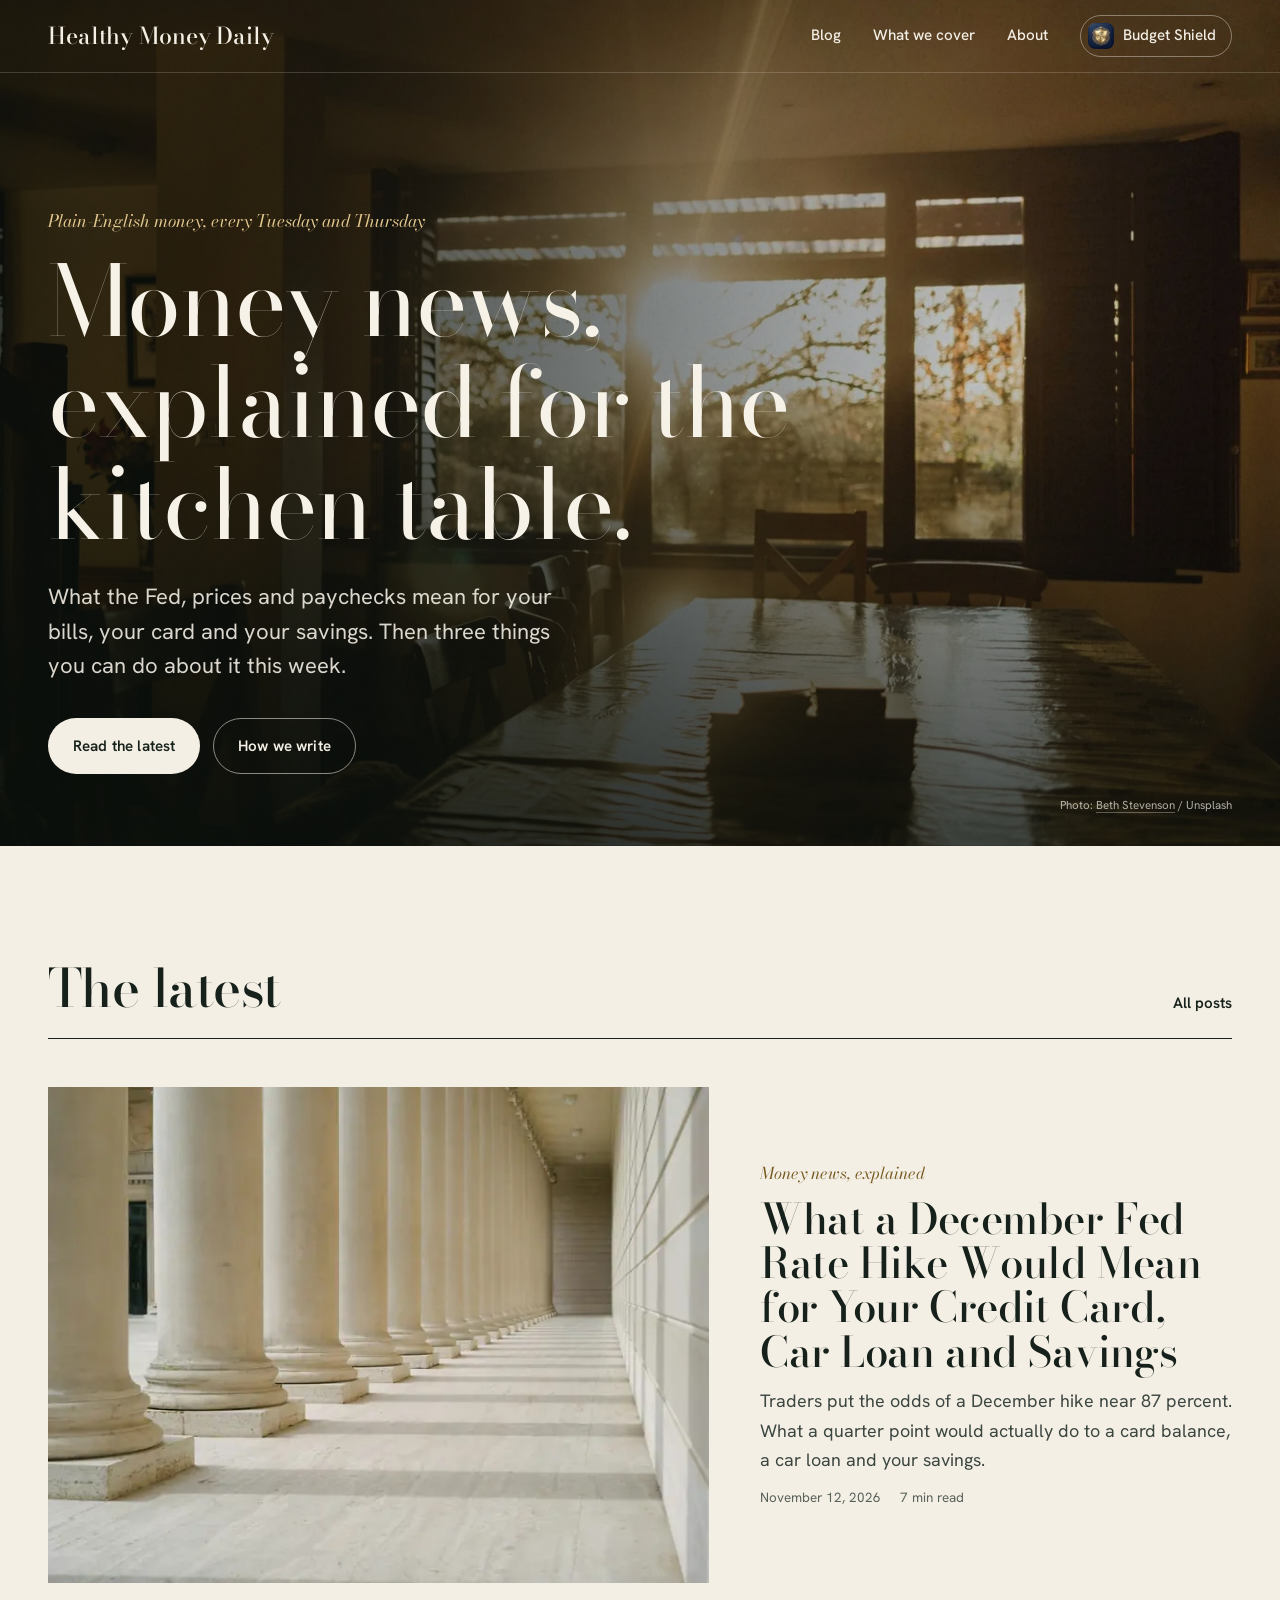
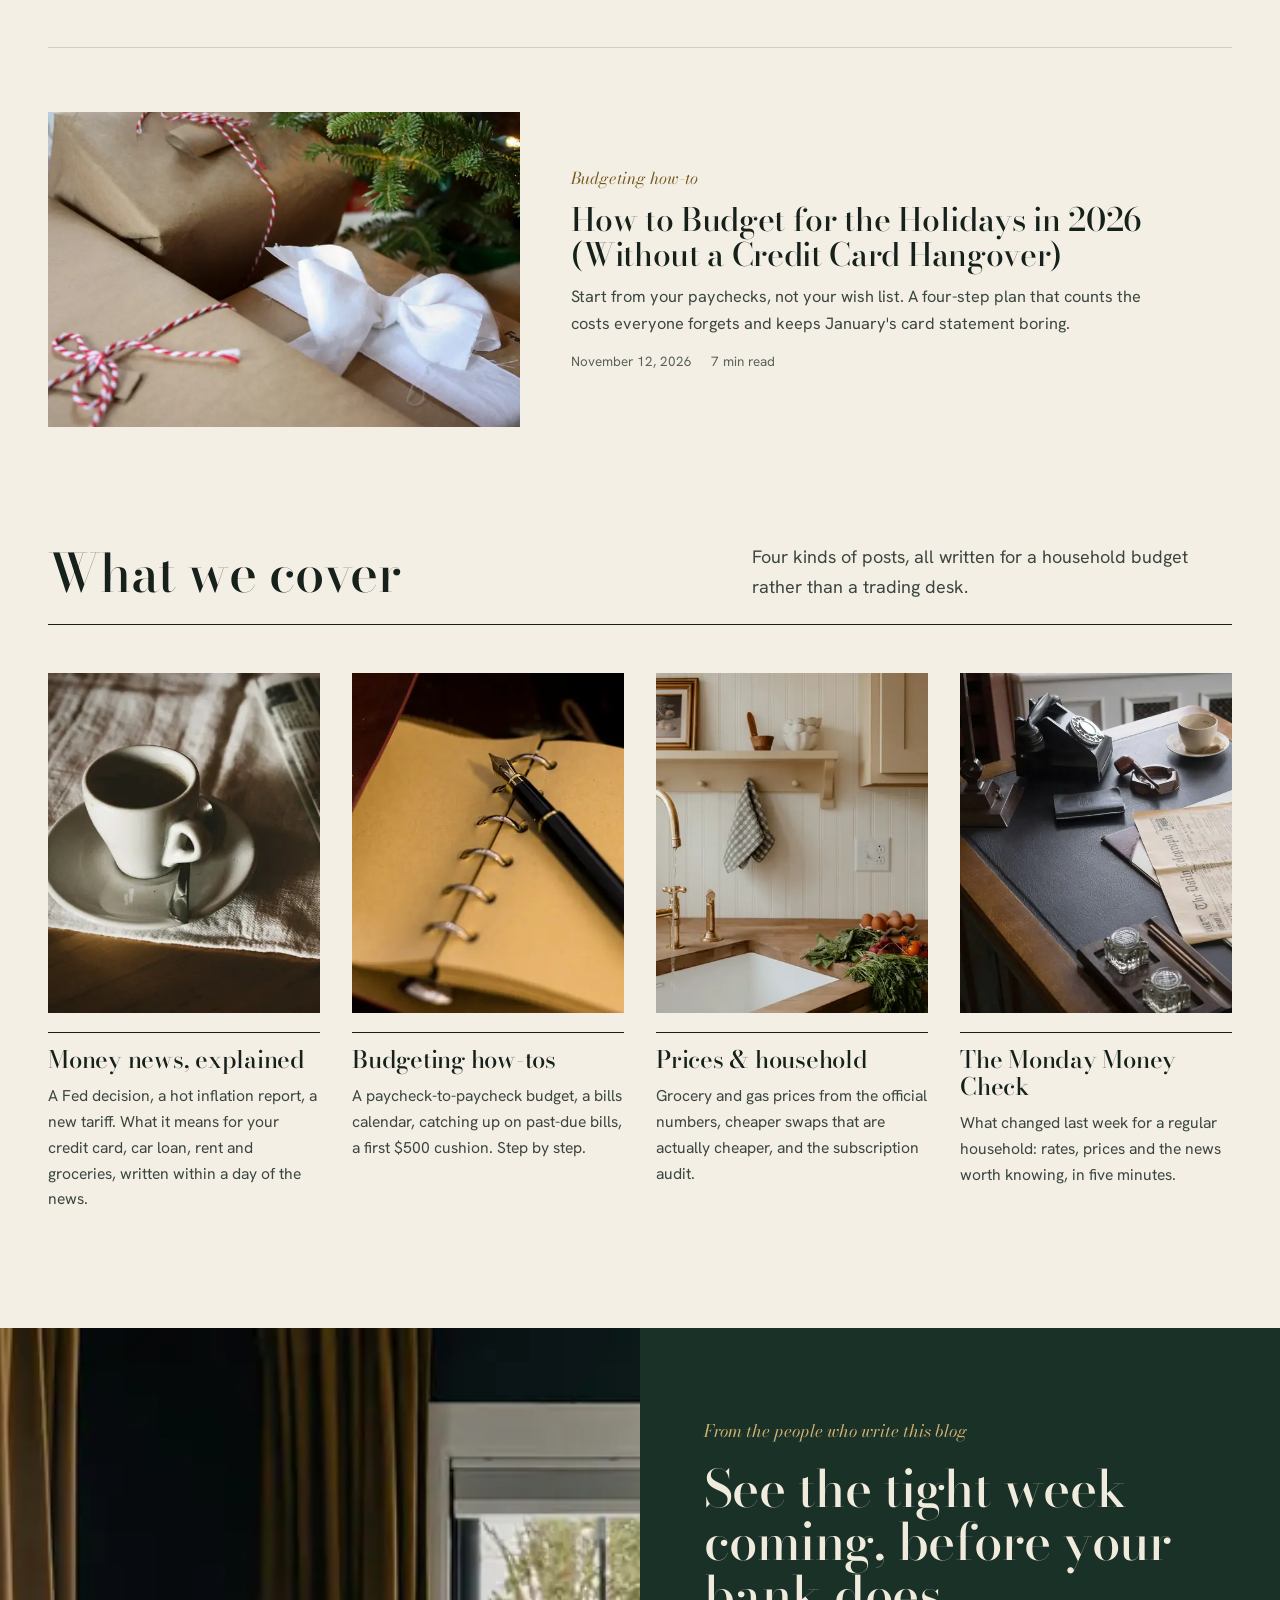
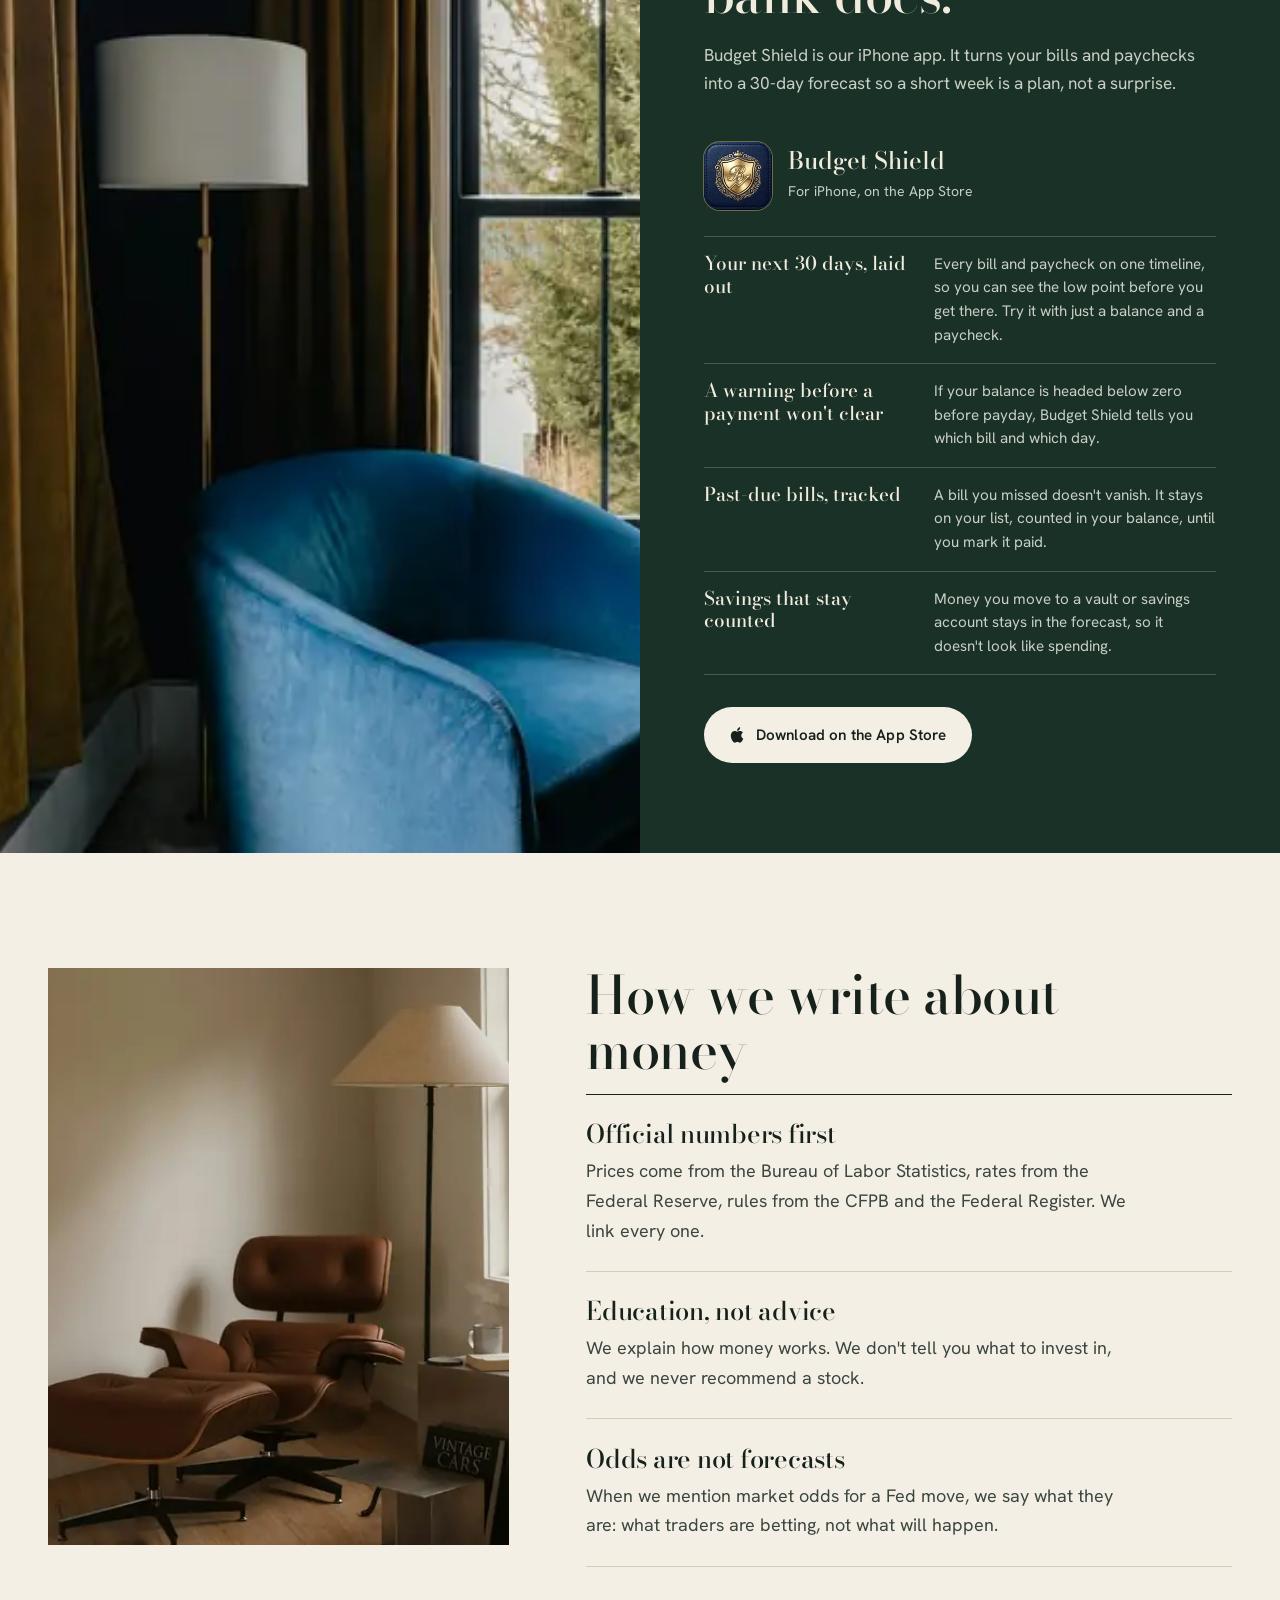
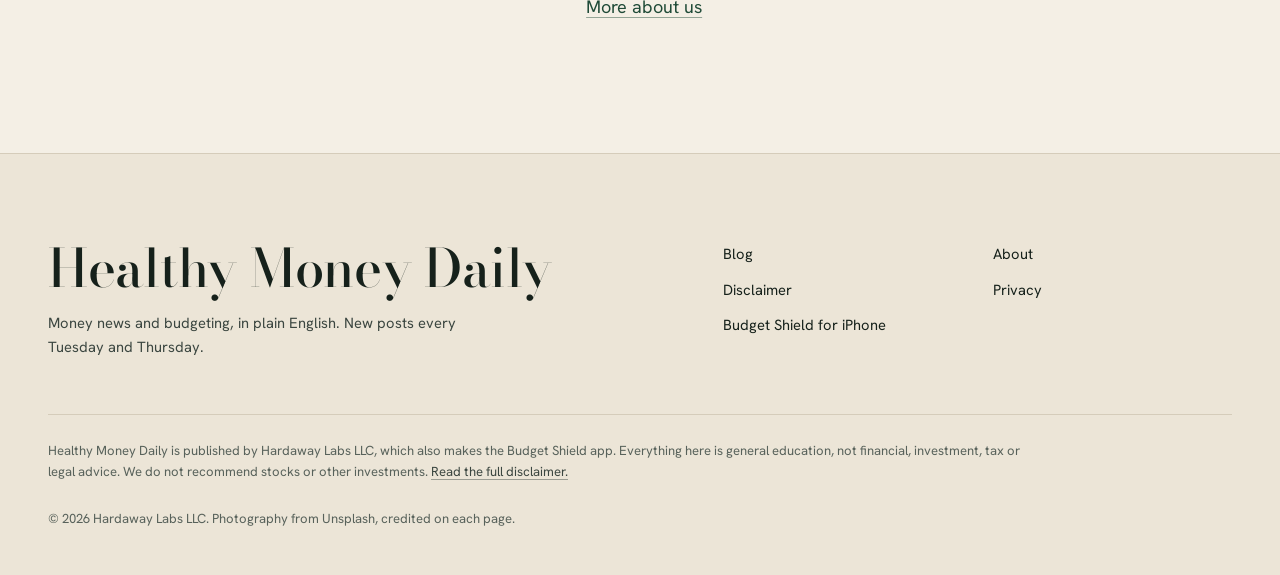
==== index.html @ 485aa1c9 "Search Console verification tag Co-Authored-By: Claude Opus 5.5 <noreply@anthropic.com> Claude-Sessi" ====
<!DOCTYPE html>
<html lang="en">
<head>
<meta charset="UTF-8">
  <meta name="google-site-verification" content="YBBwt9UvQ4Q59WgFSgJq-geTXUtSw924d5Y8dt6icXQ">
<meta name="viewport" content="width=device-width, initial-scale=1">
<title>Healthy Money Daily: money news and budgeting, in plain English</title>
<meta name="description" content="What the Fed, prices and paychecks mean for your bills, and what to do about it this week. Plain-English money education with official sources.">
<link rel="canonical" href="https://www.healthymoneydaily.com/">

<meta property="og:site_name" content="Healthy Money Daily">
<meta property="og:title" content="Healthy Money Daily: money news and budgeting, in plain English">
<meta property="og:description" content="What the Fed, prices and paychecks mean for your bills, and what to do about it this week. Plain-English money education with official sources.">
<meta property="og:type" content="website">
<meta property="og:url" content="https://www.healthymoneydaily.com/">
<meta property="og:image" content="https://www.healthymoneydaily.com/assets/og.png">
<meta name="twitter:card" content="summary_large_image">
<meta name="theme-color" content="#F4EFE5" media="(prefers-color-scheme: light)">
<meta name="theme-color" content="#0F1612" media="(prefers-color-scheme: dark)">
<link rel="icon" href="/assets/favicon.svg" type="image/svg+xml">
<link rel="icon" href="/assets/favicon-32.png" sizes="32x32" type="image/png">
<link rel="apple-touch-icon" href="/assets/apple-touch-icon.png">
<link rel="alternate" type="text/plain" href="/llms.txt" title="llms.txt">
<link rel="preconnect" href="https://fonts.googleapis.com"><link rel="preconnect" href="https://fonts.gstatic.com" crossorigin>
<link href="https://fonts.googleapis.com/css2?family=Bodoni+Moda:ital,opsz,wght@0,6..96,400..700;1,6..96,400..600&family=Hanken+Grotesk:wght@400;500;600&display=swap" rel="stylesheet">
<link rel="preload" as="image" href="/assets/photos/dining-sun-1600.webp" imagesrcset="/assets/photos/dining-sun-800.webp 800w, /assets/photos/dining-sun-1600.webp 1600w" imagesizes="100vw">
<link rel="stylesheet" href="/assets/site.css">
<script>document.documentElement.classList.add('js');setTimeout(function(){if(!window.__hmdReady)document.documentElement.classList.remove('js')},2500)</script>
<script>
!function(t,e){var o,n,p,r;e.__SV||(window.posthog=e,e._i=[],e.init=function(i,s,a){function g(t,e){var o=e.split(".");2==o.length&&(t=t[o[0]],e=o[1]),t[e]=function(){t.push([e].concat(Array.prototype.slice.call(arguments,0)))}}(p=t.createElement("script")).type="text/javascript",p.crossOrigin="anonymous",p.async=!0,p.src=s.api_host.replace(".i.posthog.com","-assets.i.posthog.com")+"/static/array.js",(r=t.getElementsByTagName("script")[0]).parentNode.insertBefore(p,r);var u=e;for(void 0!==a?u=e[a]=[]:a="posthog",u.people=u.people||[],u.toString=function(t){var e="posthog";return"posthog"!==a&&(e+="."+a),t||(e+=" (stub)"),e},u.people.toString=function(){return u.toString(1)+".people (stub)"},o="init capture register register_once register_for_session unregister unregister_for_session getFeatureFlag getFeatureFlagPayload isFeatureEnabled reloadFeatureFlags updateEarlyAccessFeatureEnrollment getEarlyAccessFeatures on onFeatureFlags onSessionId getSurveys getActiveMatchingSurveys renderSurvey canRenderSurvey identify setPersonProperties group resetGroups setPersonPropertiesForFlags resetPersonPropertiesForFlags setGroupPropertiesForFlags resetGroupPropertiesForFlags reset get_distinct_id getGroups get_session_id get_session_replay_url alias set_config startSessionRecording stopSessionRecording sessionRecordingStarted captureException loadToolbar get_property getSessionProperty createPersonProfile opt_in_capturing opt_out_capturing has_opted_in_capturing has_opted_out_capturing clear_opt_in_out_capturing debug getPageviewId".split(" "),n=0;n<o.length;n++)g(u,o[n]);e._i.push([i,s,a])},e.__SV=1)}(document,window.posthog||[]);
if(!/^(localhost|127\.0\.0\.1)$/.test(location.hostname)){posthog.init('phc_vSKzzfR42VZJEoZTw2EG5QbjHtL85dCPSSJfY5z2WFLj',{api_host:'https://us.i.posthog.com',person_profiles:'identified_only',capture_pageview:true,disable_session_recording:true,loaded:function(ph){ph.register({site:'healthymoneydaily'})}});}
</script>
</head><body>
<a class="skip" href="#main">Skip to content</a>
<nav class="nav nav-over" aria-label="Main">
  <div class="wrap">
    <a class="brand" href="/">Healthy Money Daily</a>
    <button class="nav-toggle" aria-label="Menu" aria-expanded="false" aria-controls="nav-links"><span></span><span></span><span></span></button>
    <div class="nav-links" id="nav-links">
      <a href="/blog">Blog</a>
      <a href="/#lanes">What we cover</a>
      <a href="/about">About</a>
      <a class="nav-app" data-placement="nav" rel="noopener" href="https://apps.apple.com/app/id6766591206?pt=128318750&amp;ct=hmd_nav&amp;mt=8"><img src="/assets/budget-shield.jpg" alt="" width="26" height="26">Budget Shield</a>
    </div>
  </div>
</nav>
<main id="main">
  <header class="hero">
    <div class="hero-img"><img src="/assets/photos/dining-sun-1600.webp" srcset="/assets/photos/dining-sun-800.webp 800w, /assets/photos/dining-sun-1600.webp 1600w" sizes="100vw" alt="Late-afternoon sun pours through tall windows onto a long wooden dining table" width="1600" height="1066" fetchpriority="high"></div>
    <div class="wrap">
      <p class="eyebrow">Plain-English money, every Tuesday and Thursday</p>
      <h1>Money news, explained for the kitchen table.</h1>
      <p class="lead">What the Fed, prices and paychecks mean for your bills, your card and your savings. Then three things you can do about it this week.</p>
      <div class="actions">
        <a class="btn btn-ivory" href="/blog">Read the latest</a>
        <a class="btn btn-ghost-light" href="/about">How we write</a>
      </div>
    </div>
    <p class="credit">Photo: <a href="https://unsplash.com/photos/m2x91x7LqC8" rel="noopener">Beth Stevenson</a> / Unsplash</p>
  </header>

  <section class="sec" aria-labelledby="latest-h">
    <div class="wrap">
      <div class="sec-head" data-reveal><h2 id="latest-h">The latest</h2><a href="/blog">All posts</a></div>
      <div class="posts" id="latest-posts" data-reveal>
      <!--LATEST:START-->
      <article class="post" data-slug="december-fed-rate-hike-what-it-means">
        <a class="thumb" href="/blog/december-fed-rate-hike-what-it-means" tabindex="-1" aria-hidden="true"><img src="/assets/photos/colonnade-1600.webp" srcset="/assets/photos/colonnade-800.webp 800w, /assets/photos/colonnade-1600.webp 1600w" sizes="(min-width: 760px) 50vw, 100vw" alt="" width="1600" height="1066" loading="lazy" decoding="async"></a>
        <div class="post-text">
          <p class="tag">Money news, explained</p>
          <h3><a href="/blog/december-fed-rate-hike-what-it-means">What a December Fed Rate Hike Would Mean for Your Credit Card, Car Loan and Savings</a></h3>
          <p class="excerpt">Traders put the odds of a December hike near 87 percent. What a quarter point would actually do to a card balance, a car loan and your savings.</p>
          <p class="meta"><time datetime="2026-11-12">November 12, 2026</time><span>7 min read</span></p>
        </div>
      </article>
      <article class="post" data-slug="how-to-budget-for-the-holidays-2026">
        <a class="thumb" href="/blog/how-to-budget-for-the-holidays-2026" tabindex="-1" aria-hidden="true"><img src="/assets/photos/gifts-warm-1600.webp" srcset="/assets/photos/gifts-warm-800.webp 800w, /assets/photos/gifts-warm-1600.webp 1600w" sizes="(min-width: 760px) 50vw, 100vw" alt="" width="1600" height="1066" loading="lazy" decoding="async"></a>
        <div class="post-text">
          <p class="tag">Budgeting how-to</p>
          <h3><a href="/blog/how-to-budget-for-the-holidays-2026">How to Budget for the Holidays in 2026 (Without a Credit Card Hangover)</a></h3>
          <p class="excerpt">Start from your paychecks, not your wish list. A four-step plan that counts the costs everyone forgets and keeps January&#x27;s card statement boring.</p>
          <p class="meta"><time datetime="2026-11-12">November 12, 2026</time><span>7 min read</span></p>
        </div>
      </article>
      <!--LATEST:END-->
      </div>
    </div>
  </section>

  <section class="sec" id="lanes" aria-labelledby="lanes-h" style="padding-top:0">
    <div class="wrap">
      <div class="sec-head" data-reveal><h2 id="lanes-h">What we cover</h2><p>Four kinds of posts, all written for a household budget rather than a trading desk.</p></div>
      <div class="lanes" data-reveal>
        <div class="lane"><figure><img src="/assets/photos/coffee-paper-1600.webp" srcset="/assets/photos/coffee-paper-800.webp 800w, /assets/photos/coffee-paper-1600.webp 1600w" sizes="(min-width: 980px) 25vw, (min-width: 520px) 50vw, 100vw" alt="A cup of coffee on a linen cloth beside the morning paper" width="1600" height="1066" loading="lazy" decoding="async" style="object-position:22% 50%"></figure><h3>Money news, explained</h3><p>A Fed decision, a hot inflation report, a new tariff. What it means for your credit card, car loan, rent and groceries, written within a day of the news.</p></div>
        <div class="lane"><figure><img src="/assets/photos/planner-pen-1600.webp" srcset="/assets/photos/planner-pen-800.webp 800w, /assets/photos/planner-pen-1600.webp 1600w" sizes="(min-width: 980px) 25vw, (min-width: 520px) 50vw, 100vw" alt="A fountain pen on the open pages of a leather planner" width="1600" height="1066" loading="lazy" decoding="async"></figure><h3>Budgeting how-tos</h3><p>A paycheck-to-paycheck budget, a bills calendar, catching up on past-due bills, a first $500 cushion. Step by step.</p></div>
        <div class="lane"><figure><img src="/assets/photos/kitchen-brass-1600.webp" srcset="/assets/photos/kitchen-brass-800.webp 800w, /assets/photos/kitchen-brass-1600.webp 1600w" sizes="(min-width: 980px) 25vw, (min-width: 520px) 50vw, 100vw" alt="A cream kitchen with a brass faucet, eggs and tomatoes on the counter" width="1600" height="1067" loading="lazy" decoding="async" style="object-position:62% 60%"></figure><h3>Prices &amp; household</h3><p>Grocery and gas prices from the official numbers, cheaper swaps that are actually cheaper, and the subscription audit.</p></div>
        <div class="lane"><figure><img src="/assets/photos/vintage-desk-1600.webp" srcset="/assets/photos/vintage-desk-800.webp 800w, /assets/photos/vintage-desk-1600.webp 1600w" sizes="(min-width: 980px) 25vw, (min-width: 520px) 50vw, 100vw" alt="An old leather-topped desk with a telephone, coffee and a folded newspaper" width="1600" height="1200" loading="lazy" decoding="async" style="object-position:30% 40%"></figure><h3>The Monday Money Check</h3><p>What changed last week for a regular household: rates, prices and the news worth knowing, in five minutes.</p></div>
      </div>
    </div>
  </section>

  <section class="band" id="budget-shield" aria-labelledby="bs-h">
    <div class="band-grid">
      <div class="band-photo"><img src="/assets/photos/blue-chair-1600.webp" srcset="/assets/photos/blue-chair-800.webp 800w, /assets/photos/blue-chair-1600.webp 1600w" sizes="(min-width: 900px) 50vw, 100vw" alt="A navy sitting room with a blue velvet armchair and a brass side table by the window" width="1600" height="1066" loading="lazy" decoding="async"></div>
      <div class="band-copy" data-reveal>
        <p class="eyebrow">From the people who write this blog</p>
        <h2 id="bs-h">See the tight week coming, before your bank does.</h2>
        <p>Budget Shield is our iPhone app. It turns your bills and paychecks into a 30-day forecast so a short week is a plan, not a surprise.</p>
        <div class="appline"><img src="/assets/budget-shield.jpg" alt="Budget Shield app icon" width="68" height="68"><div><strong>Budget Shield</strong><span>For iPhone, on the App Store</span></div></div>
        <ul class="feat">
          <li><strong>Your next 30 days, laid out</strong><span>Every bill and paycheck on one timeline, so you can see the low point before you get there. Try it with just a balance and a paycheck.</span></li>
          <li><strong>A warning before a payment won't clear</strong><span>If your balance is headed below zero before payday, Budget Shield tells you which bill and which day.</span></li>
          <li><strong>Past-due bills, tracked</strong><span>A bill you missed doesn't vanish. It stays on your list, counted in your balance, until you mark it paid.</span></li>
          <li><strong>Savings that stay counted</strong><span>Money you move to a vault or savings account stays in the forecast, so it doesn't look like spending.</span></li>
        </ul>
        <div class="actions"><a class="btn btn-ivory" data-placement="home_band" rel="noopener" href="https://apps.apple.com/app/id6766591206?pt=128318750&amp;ct=hmd_home_band&amp;mt=8"><svg viewBox="0 0 24 24" aria-hidden="true"><path d="M16.37 12.6c-.03-2.6 2.12-3.85 2.22-3.91-1.21-1.77-3.09-2.01-3.76-2.04-1.6-.16-3.12.94-3.93.94-.81 0-2.06-.92-3.39-.89-1.74.03-3.35 1.01-4.25 2.57-1.81 3.14-.46 7.8 1.3 10.35.86 1.25 1.89 2.65 3.23 2.6 1.3-.05 1.79-.84 3.36-.84 1.57 0 2.01.84 3.38.81 1.4-.02 2.28-1.27 3.13-2.53.99-1.45 1.4-2.85 1.42-2.92-.03-.01-2.72-1.04-2.75-4.14zM13.79 4.97c.71-.86 1.19-2.06 1.06-3.25-1.02.04-2.26.68-3 1.54-.66.76-1.23 1.98-1.08 3.15 1.14.09 2.3-.58 3.02-1.44z"/></svg>Download on the App Store</a></div>
      </div>
    </div>
  </section>

  <section class="sec" aria-labelledby="std-h">
    <div class="wrap standards-grid">
      <figure data-reveal><img src="/assets/photos/lounge-chair-1600.webp" srcset="/assets/photos/lounge-chair-800.webp 800w, /assets/photos/lounge-chair-1600.webp 1600w" sizes="(min-width: 820px) 40vw, 100vw" alt="A leather lounge chair beside a tall window and a linen floor lamp in a quiet room" width="1600" height="1067" loading="lazy" decoding="async"></figure>
      <div data-reveal>
        <div class="sec-head" style="border:0;margin-bottom:1rem;padding:0"><h2 id="std-h">How we write about money</h2></div>
        <ul class="standards">
          <li><h3>Official numbers first</h3><p>Prices come from the Bureau of Labor Statistics, rates from the Federal Reserve, rules from the CFPB and the Federal Register. We link every one.</p></li>
          <li><h3>Education, not advice</h3><p>We explain how money works. We don't tell you what to invest in, and we never recommend a stock.</p></li>
          <li><h3>Odds are not forecasts</h3><p>When we mention market odds for a Fed move, we say what they are: what traders are betting, not what will happen.</p></li>
        </ul>
        <p style="margin-top:1.6rem"><a href="/about">More about us</a></p>
      </div>
    </div>
  </section>
</main>
<footer>
  <div class="wrap">
    <div class="foot">
      <div>
        <a class="brand" href="/">Healthy Money Daily</a>
        <p class="tagline">Money news and budgeting, in plain English. New posts every Tuesday and Thursday.</p>
      </div>
      <nav aria-label="Footer">
        <a href="/blog">Blog</a>
        <a href="/about">About</a>
        <a href="/disclaimer">Disclaimer</a>
        <a href="/privacy">Privacy</a>
        <a href="https://apps.apple.com/app/id6766591206?pt=128318750&amp;ct=hmd_footer&amp;mt=8" data-placement="footer" rel="noopener">Budget Shield for iPhone</a>
      </nav>
    </div>
    <p class="disc">Healthy Money Daily is published by Hardaway Labs LLC, which also makes the Budget Shield app. Everything here is general education, not financial, investment, tax or legal advice. We do not recommend stocks or other investments. <a href="/disclaimer">Read the full disclaimer.</a></p>
    <p class="disc">&copy; 2026 Hardaway Labs LLC. Photography from Unsplash, credited on each page.</p>
  </div>
</footer>
<script src="/assets/site.js" defer></script>
</body>
</html>
---- assets/site.css ----
/* Healthy Money Daily: "quiet wealth" editorial. Ivory paper, deep forest ink, one brass accent.
   Display: Bodoni Moda. Text: Hanken Grotesk. Hairlines, not boxes. */
:root{
  --paper:#F4EFE5;--paper-2:#ECE5D7;--ink:#16211B;--ink-2:#3B4640;--ink-3:#58625B;--rule:#D5CCBA;--rule-strong:#16211B;
  --forest:#1A3127;--forest-2:#22402F;--on-forest:#F1EBDD;--on-forest-2:#C9CFC4;--forest-rule:rgba(241,235,221,.22);
  --brass:#9A7633;--brass-ink:#76591F;--brass-light:#D2B271;
  --link:#1F4A37;--focus:#9A7633;
  --display:"Bodoni Moda","Bodoni 72","Didot",Georgia,serif;
  --sans:"Hanken Grotesk",-apple-system,BlinkMacSystemFont,"Segoe UI",Roboto,sans-serif;
  --gutter:clamp(16px,4vw,48px);--max:1280px;
  color-scheme:light;
}
@media (prefers-color-scheme:dark){
  :root:not([data-theme="light"]){--paper:#0F1612;--paper-2:#151E19;--ink:#EEE8DB;--ink-2:#C7C3B7;--ink-3:#9AA096;--rule:#2A352F;--rule-strong:#C7C3B7;
    --forest:#16261E;--forest-2:#1C3127;--on-forest:#EEE8DB;--on-forest-2:#B9C0B5;--forest-rule:rgba(238,232,219,.16);
    --brass:#C9A766;--brass-ink:#D4B477;--brass-light:#D9BC80;--link:#A9CDB6;--focus:#D4B477;color-scheme:dark}
}
:root[data-theme="dark"]{--paper:#0F1612;--paper-2:#151E19;--ink:#EEE8DB;--ink-2:#C7C3B7;--ink-3:#9AA096;--rule:#2A352F;--rule-strong:#C7C3B7;
  --forest:#16261E;--forest-2:#1C3127;--on-forest:#EEE8DB;--on-forest-2:#B9C0B5;--forest-rule:rgba(238,232,219,.16);
  --brass:#C9A766;--brass-ink:#D4B477;--brass-light:#D9BC80;--link:#A9CDB6;--focus:#D4B477;color-scheme:dark}

*,*::before,*::after{box-sizing:border-box;margin:0;padding:0}
html{-webkit-text-size-adjust:100%;scroll-behavior:smooth}
@media (prefers-reduced-motion:reduce){html{scroll-behavior:auto}}
body{background:var(--paper);color:var(--ink);font-family:var(--sans);font-size:18px;line-height:1.65;overflow-x:hidden;-webkit-font-smoothing:antialiased;text-rendering:optimizeLegibility}
img,svg{max-width:100%;height:auto;display:block}
a{color:var(--link);text-decoration:underline;text-decoration-thickness:1px;text-underline-offset:.22em;text-decoration-color:color-mix(in srgb,currentColor 45%,transparent)}
a:hover{text-decoration-color:currentColor}
:focus-visible{outline:2px solid var(--focus);outline-offset:3px;border-radius:2px}
.skip{position:absolute;left:-9999px;top:0;background:var(--ink);color:var(--paper);padding:.6rem 1rem;z-index:100}
.skip:focus{left:var(--gutter);top:.6rem}

h1,h2,h3,.display{font-family:var(--display);font-weight:500;font-optical-sizing:auto;letter-spacing:-.01em;line-height:1.04;color:var(--ink)}
h1{font-size:clamp(2.7rem,7vw,5.6rem)}
h2{font-size:clamp(2rem,4.2vw,3.3rem)}
h3{font-size:clamp(1.45rem,2.2vw,1.8rem);line-height:1.12}
p{margin-bottom:1rem}
.wrap{max-width:var(--max);margin:0 auto;padding:0 var(--gutter)}
.narrow{max-width:720px;margin:0 auto;padding:0 var(--gutter)}
.lead{font-size:clamp(1.15rem,1.9vw,1.38rem);line-height:1.55;color:var(--ink-2);max-width:36rem}
.eyebrow{font-family:var(--display);font-style:italic;font-size:1.08rem;color:var(--brass-ink);margin-bottom:1rem;letter-spacing:0}

/* buttons */
.btn{display:inline-flex;align-items:center;justify-content:center;gap:.55rem;padding:.9rem 1.5rem;border-radius:999px;font-family:var(--sans);font-weight:600;font-size:.95rem;letter-spacing:.01em;text-decoration:none;border:1px solid transparent;white-space:nowrap;transition:background-color .2s,color .2s,border-color .2s}
.btn svg{width:18px;height:18px;fill:currentColor}
.btn-ink{background:var(--ink);color:var(--paper)}
.btn-ink:hover{background:var(--forest-2);color:var(--on-forest)}
.btn-line{border-color:color-mix(in srgb,var(--ink) 35%,transparent);color:var(--ink);background:transparent}
.btn-line:hover{border-color:var(--ink)}
.btn-ivory{background:#F4EFE5;color:#16211B}
.btn-ivory:hover{background:#fff;color:#16211B}
.btn-ghost-light{border-color:rgba(244,239,229,.55);color:#F4EFE5}
.btn-ghost-light:hover{border-color:#F4EFE5;color:#fff}
/* old class names, kept so any older markup still renders */
.btn-green{background:var(--ink);color:var(--paper)}
.btn-green:hover{background:var(--forest-2);color:var(--on-forest)}

/* nav */
.nav{position:sticky;top:0;z-index:50;background:color-mix(in srgb,var(--paper) 92%,transparent);backdrop-filter:saturate(1.2) blur(12px);-webkit-backdrop-filter:saturate(1.2) blur(12px);border-bottom:1px solid var(--rule)}
.nav .wrap{display:flex;align-items:center;justify-content:space-between;height:72px;gap:1rem}
.brand{font-family:var(--display);font-weight:500;font-size:1.45rem;letter-spacing:-.005em;color:var(--ink);text-decoration:none;white-space:nowrap}
.brand:hover{color:var(--ink)}
.nav-links{display:flex;gap:2rem;align-items:center}
.nav-links a{color:var(--ink-2);font-size:.95rem;font-weight:500;text-decoration:none}
.nav-links a:hover,.nav-links a[aria-current]{color:var(--ink)}
.nav-links a[aria-current]{box-shadow:inset 0 -1px 0 var(--brass)}
.nav-links .nav-app{display:inline-flex;align-items:center;gap:.55rem;padding:.42rem .95rem .42rem .45rem;border:1px solid var(--rule);border-radius:999px;color:var(--ink)}
.nav-links .nav-app img{width:26px;height:26px;border-radius:7px}
.nav-links .nav-app:hover{border-color:var(--ink)}
.nav-toggle{display:none;background:none;border:0;width:44px;height:44px;cursor:pointer;flex-direction:column;justify-content:center;align-items:center;gap:6px;color:var(--ink)}
.nav-toggle span{width:22px;height:1.5px;background:currentColor;transition:transform .2s,opacity .2s}
/* over the home hero */
.nav-over{position:absolute;left:0;right:0;top:0;background:transparent;backdrop-filter:none;-webkit-backdrop-filter:none;border-bottom:1px solid rgba(244,239,229,.18)}
.nav-over .brand,.nav-over .nav-links a,.nav-over .nav-toggle{color:#F4EFE5}
.nav-over .nav-links a:hover{color:#fff}
.nav-over .nav-links .nav-app{border-color:rgba(244,239,229,.4)}
@media(max-width:820px){
  .nav-links{display:none;position:absolute;left:0;right:0;top:72px;background:var(--paper);border-bottom:1px solid var(--rule);flex-direction:column;align-items:stretch;padding:.2rem var(--gutter) 1.2rem;gap:0}
  .nav-links a{padding:1rem 0;border-top:1px solid var(--rule);font-size:1.1rem}
  .nav-links .nav-app{margin-top:1rem;border:1px solid var(--rule);justify-content:center;padding:.6rem}
  .nav.open .nav-links{display:flex}
  .nav-toggle{display:flex}
  .nav.open .nav-toggle span:nth-child(1){transform:translateY(7.5px) rotate(45deg)}
  .nav.open .nav-toggle span:nth-child(2){opacity:0}
  .nav.open .nav-toggle span:nth-child(3){transform:translateY(-7.5px) rotate(-45deg)}
  .nav-over.open{background:var(--paper)}
  .nav-over.open .brand,.nav-over.open .nav-toggle{color:var(--ink)}
  .nav-over .nav-links a{color:var(--ink-2)}
  .nav-over .nav-links .nav-app{border-color:var(--rule);color:var(--ink)}
}
@media(max-width:400px){.brand{font-size:1.25rem}}

/* hero (home) */
.hero{position:relative;min-height:clamp(600px,94svh,920px);display:flex;align-items:flex-end;color:#F4EFE5;overflow:hidden;background:#1A3127}
.hero-img{position:absolute;inset:0}
.hero-img img{width:100%;height:100%;object-fit:cover;object-position:50% 45%}
.hero::after{content:"";position:absolute;inset:0;background:linear-gradient(90deg,rgba(10,16,12,.78) 0%,rgba(10,16,12,.5) 42%,rgba(10,16,12,.08) 75%),linear-gradient(0deg,rgba(10,16,12,.7) 0%,rgba(10,16,12,0) 55%)}
.hero .wrap{position:relative;z-index:1;width:100%;padding-bottom:clamp(3rem,8vh,6rem);padding-top:120px}
.hero h1{color:#F7F2E8;font-size:clamp(3rem,7.6vw,6.6rem);max-width:12.5ch;margin-bottom:1.6rem;font-weight:400}
.hero .eyebrow{color:#E2C88E}
.hero .lead{color:rgba(247,242,232,.88);max-width:33rem}
.hero .actions{display:flex;flex-wrap:wrap;gap:.8rem;margin-top:2.2rem}
.hero .credit{position:absolute;right:var(--gutter);bottom:1rem;z-index:1;font-size:.72rem;color:rgba(247,242,232,.7)}
.hero .credit a{color:inherit}
@media (prefers-reduced-motion:no-preference){
  .hero-img img{animation:settle 2.6s cubic-bezier(.2,.7,.2,1) both}
  @keyframes settle{from{transform:scale(1.06)}to{transform:scale(1)}}
}
@media(max-width:700px){.hero::after{background:linear-gradient(0deg,rgba(10,16,12,.88) 0%,rgba(10,16,12,.55) 55%,rgba(10,16,12,.25) 100%)}.hero-img img{object-position:62% 50%}}

/* sections */
.sec{padding:clamp(4rem,9vw,7.5rem) 0}
.sec-head{display:flex;justify-content:space-between;align-items:end;gap:1rem 2rem;flex-wrap:wrap;padding-bottom:1.4rem;margin-bottom:clamp(2rem,4vw,3rem);border-bottom:1px solid var(--rule-strong)}
.sec-head h2{max-width:18ch}
.sec-head a{font-weight:600;font-size:.95rem;text-decoration:none;color:var(--ink)}
.sec-head a:hover{color:var(--brass-ink)}
.sec-head p{color:var(--ink-2);max-width:30rem;margin:0}

/* post lists: image-led, no boxes */
.posts{display:grid;grid-template-columns:repeat(2,minmax(0,1fr));gap:clamp(2.6rem,5vw,4rem) clamp(1.6rem,3.5vw,3rem)}
.post{display:flex;flex-direction:column;gap:1.3rem}
.post .thumb{display:block;overflow:hidden;aspect-ratio:3/2;background:var(--paper-2)}
.post .thumb img{width:100%;height:100%;object-fit:cover;transition:transform .9s cubic-bezier(.2,.7,.2,1)}
.post:hover .thumb img{transform:scale(1.025)}
.post .tag{font-family:var(--display);font-style:italic;font-size:1.02rem;color:var(--brass-ink);margin-bottom:.55rem}
.post h2,.post h3{font-size:clamp(1.55rem,2.5vw,2.1rem);line-height:1.1;margin-bottom:.75rem}
.post h2 a,.post h3 a{color:var(--ink);text-decoration:none;background-image:linear-gradient(currentColor,currentColor);background-size:0 1px;background-repeat:no-repeat;background-position:0 96%;transition:background-size .4s}
.post h2 a:hover,.post h3 a:hover{background-size:100% 1px}
.post .excerpt{color:var(--ink-2);font-size:1.02rem;margin-bottom:.8rem;max-width:36rem}
.post .meta{display:flex;flex-wrap:wrap;gap:.3rem 1.2rem;font-size:.84rem;color:var(--ink-3);margin:0}
/* the newest post leads */
.posts > .post:first-child{grid-column:1/-1;display:grid;grid-template-columns:minmax(0,7fr) minmax(0,5fr);gap:clamp(1.6rem,4vw,3.5rem);align-items:center;padding-bottom:clamp(2.6rem,5vw,4rem);border-bottom:1px solid var(--rule)}
.posts > .post:first-child .thumb{aspect-ratio:4/3}
.posts > .post:first-child h2,.posts > .post:first-child h3{font-size:clamp(2rem,3.3vw,2.75rem);line-height:1.05}
/* a lone second post reads as a wide row, not half a grid */
.posts > .post:nth-child(2):last-child{grid-column:1/-1;display:grid;grid-template-columns:minmax(0,5fr) minmax(0,7fr);gap:clamp(1.6rem,4vw,3.5rem);align-items:center}
.posts > .post:first-child .excerpt{font-size:1.12rem}
@media(max-width:760px){.posts{grid-template-columns:1fr}.posts > .post:first-child,.posts > .post:nth-child(2):last-child{grid-template-columns:1fr}.posts > .post:first-child .thumb{aspect-ratio:3/2}}

/* lanes */
.lanes{display:grid;grid-template-columns:repeat(4,minmax(0,1fr));gap:clamp(1.4rem,2.5vw,2.2rem)}
.lane figure{aspect-ratio:4/5;overflow:hidden;margin-bottom:1.2rem;background:var(--paper-2)}
.lane figure img{width:100%;height:100%;object-fit:cover}
.lane h3{font-size:1.5rem;margin-bottom:.55rem;padding-top:.9rem;border-top:1px solid var(--rule-strong)}
.lane p{font-size:.98rem;color:var(--ink-2);margin:0}
@media(max-width:980px){.lanes{grid-template-columns:repeat(2,minmax(0,1fr));row-gap:3rem}}
@media(max-width:520px){.lanes{grid-template-columns:1fr}.lane figure{aspect-ratio:3/2}}

/* Budget Shield band */
.band{background:var(--forest);color:var(--on-forest)}
.band .band-grid{display:grid;grid-template-columns:minmax(0,1fr) minmax(0,1fr);min-height:640px}
.band .band-photo{position:relative;overflow:hidden;min-height:340px}
.band .band-photo img{position:absolute;inset:0;width:100%;height:100%;object-fit:cover;object-position:30% 50%}
.band .band-copy{padding:clamp(3rem,7vw,6.5rem) clamp(1.5rem,5vw,5.5rem);display:flex;flex-direction:column;justify-content:center;max-width:680px}
.band h2{color:var(--on-forest);font-size:clamp(2.1rem,4vw,3.4rem);margin-bottom:1.2rem}
.band .eyebrow{color:var(--brass-light)}
.band p{color:var(--on-forest-2);font-size:1.08rem}
.band .appline{display:flex;gap:1rem;align-items:center;margin:1.8rem 0 1.6rem}
.band .appline img{width:68px;height:68px;border-radius:16px;box-shadow:0 0 0 1px rgba(210,178,113,.45)}
.band .appline strong{display:block;font-family:var(--display);font-weight:500;font-size:1.5rem;line-height:1.1;color:var(--on-forest)}
.band .appline span{font-size:.88rem;color:var(--on-forest-2)}
.band .feat{list-style:none;border-top:1px solid var(--forest-rule);margin-bottom:2rem}
.band .feat li{padding:1rem 0;border-bottom:1px solid var(--forest-rule);display:grid;grid-template-columns:minmax(0,13rem) minmax(0,1fr);gap:.3rem 1.4rem}
.band .feat strong{font-family:var(--display);font-weight:500;font-size:1.18rem;line-height:1.2;color:var(--on-forest)}
.band .feat span{font-size:.95rem;color:var(--on-forest-2);line-height:1.55}
.band .actions{display:flex;flex-wrap:wrap;align-items:center;gap:1rem}
.band .fine{font-size:.82rem;color:var(--on-forest-2);margin:0}
@media(max-width:900px){.band .band-grid{grid-template-columns:1fr}.band .band-photo{min-height:auto;aspect-ratio:3/2}}
@media(max-width:560px){.band .feat li{grid-template-columns:1fr}}

/* standards */
.standards-grid{display:grid;grid-template-columns:minmax(0,5fr) minmax(0,7fr);gap:clamp(2rem,6vw,6rem);align-items:start}
.standards-grid figure{aspect-ratio:4/5;overflow:hidden;background:var(--paper-2)}
.standards-grid figure img{width:100%;height:100%;object-fit:cover;object-position:45% 60%}
.standards{list-style:none;border-top:1px solid var(--rule-strong)}
.standards li{padding:1.6rem 0;border-bottom:1px solid var(--rule)}
.standards h3{font-size:1.6rem;margin-bottom:.45rem}
.standards p{color:var(--ink-2);margin:0;max-width:34rem}
@media(max-width:820px){.standards-grid{grid-template-columns:1fr}.standards-grid figure{aspect-ratio:3/2}}

/* simple pages (about, privacy, disclaimer, 404, blog index header) */
.page{padding:clamp(3.2rem,8vw,6.5rem) 0 clamp(4rem,8vw,6rem)}
.page-head{max-width:var(--max);margin:0 auto;padding:0 var(--gutter) clamp(2rem,5vw,3.5rem)}
.page-head h1{font-size:clamp(2.8rem,7.4vw,6.2rem);max-width:13ch;margin-bottom:1.3rem;font-weight:400}
.page-head .split{display:grid;grid-template-columns:minmax(0,7fr) minmax(0,5fr);gap:1rem 3rem;align-items:end;border-bottom:1px solid var(--rule-strong);padding-bottom:2rem}
.page-head .split h1{margin-bottom:0}
.page-head .split .lead{margin:0}
@media(max-width:820px){.page-head .split{grid-template-columns:1fr}}
.page-photo{max-width:var(--max);margin:0 auto clamp(2.5rem,6vw,4.5rem);padding:0 var(--gutter)}
.page-photo img{width:100%;aspect-ratio:21/9;object-fit:cover}
.page-photo figcaption{font-size:.75rem;color:var(--ink-3);margin-top:.6rem}
.page-photo figcaption a{color:inherit}
@media(max-width:700px){.page-photo img{aspect-ratio:4/3}}
.prose h2{font-size:clamp(1.7rem,3vw,2.2rem);margin:3rem 0 .9rem}
.prose p,.prose li{color:var(--ink-2)}
.prose ul{margin:0 0 1.4rem 1.2rem}
.prose li{margin-bottom:.5rem;padding-left:.2rem}
.prose li::marker{color:var(--brass)}
.prose strong{color:var(--ink)}
.updated{font-size:.88rem;color:var(--ink-3);margin-bottom:2rem}

/* footer */
footer{background:var(--paper-2);border-top:1px solid var(--rule);padding:clamp(3.5rem,7vw,5.5rem) 0 2.5rem;color:var(--ink-2);font-size:.92rem}
footer .foot{display:grid;grid-template-columns:minmax(0,1.2fr) minmax(0,1fr);gap:2rem 4rem;padding-bottom:2.4rem;border-bottom:1px solid var(--rule)}
footer .brand{font-size:clamp(2rem,4.4vw,3.3rem);line-height:1;display:inline-block;margin-bottom:1rem}
footer .tagline{max-width:26rem;color:var(--ink-2)}
footer nav{display:grid;grid-template-columns:repeat(2,minmax(0,1fr));gap:.7rem 2rem;align-content:start}
footer nav a{color:var(--ink);text-decoration:none}
footer nav a:hover{color:var(--brass-ink)}
footer .disc{font-size:.82rem;color:var(--ink-3);max-width:62rem;line-height:1.6;margin:1.6rem 0 .4rem}
footer .disc a{color:var(--ink-2)}
@media(max-width:760px){footer .foot{grid-template-columns:1fr}}

/* photos sit a touch lower in dark mode so they don't glare */
@media (prefers-color-scheme:dark){:root:not([data-theme="light"]) main img[src*="/photos/"]{filter:brightness(.9)}}
:root[data-theme="dark"] main img[src*="/photos/"]{filter:brightness(.9)}

/* reveal on scroll (only when JS is running; see site.js) */
@media (prefers-reduced-motion:no-preference){
  .js [data-reveal]{opacity:0;transform:translateY(18px);transition:opacity .9s cubic-bezier(.2,.7,.2,1),transform .9s cubic-bezier(.2,.7,.2,1)}
  .js [data-reveal].in{opacity:1;transform:none}
}
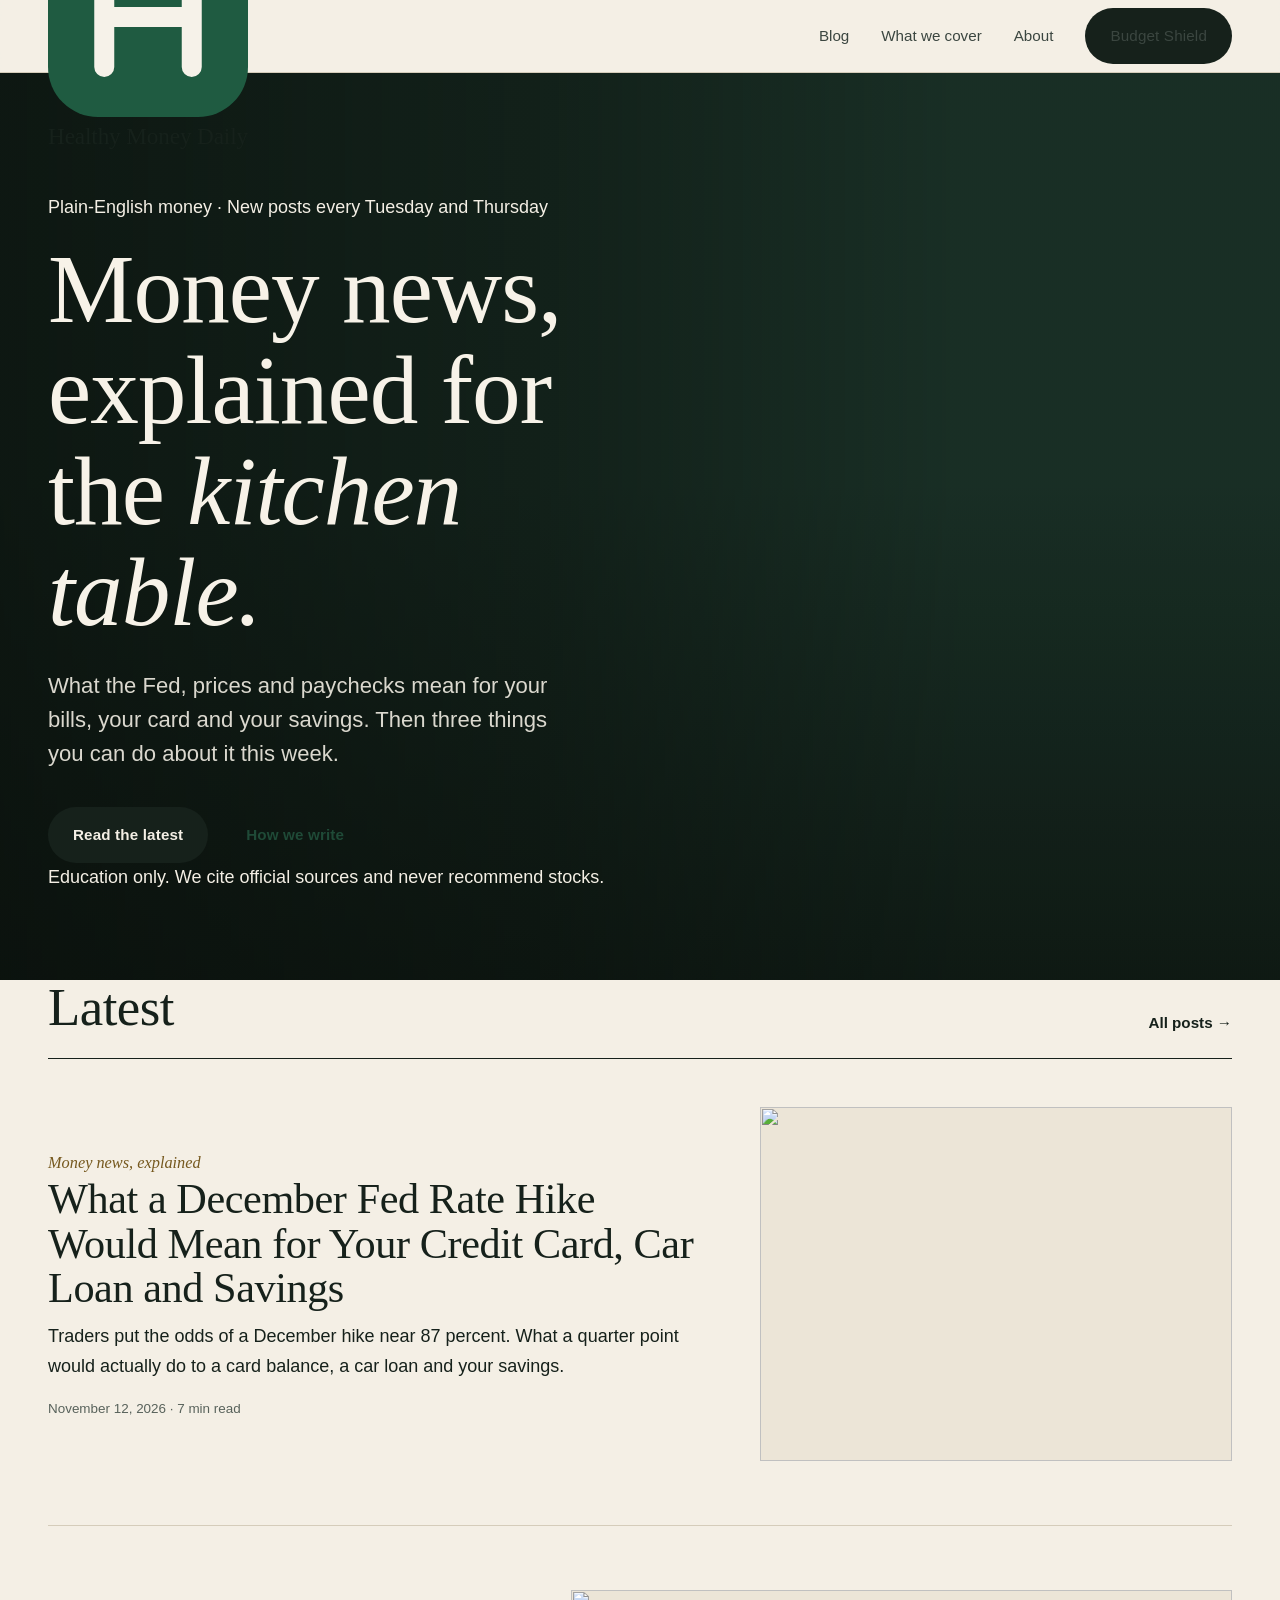
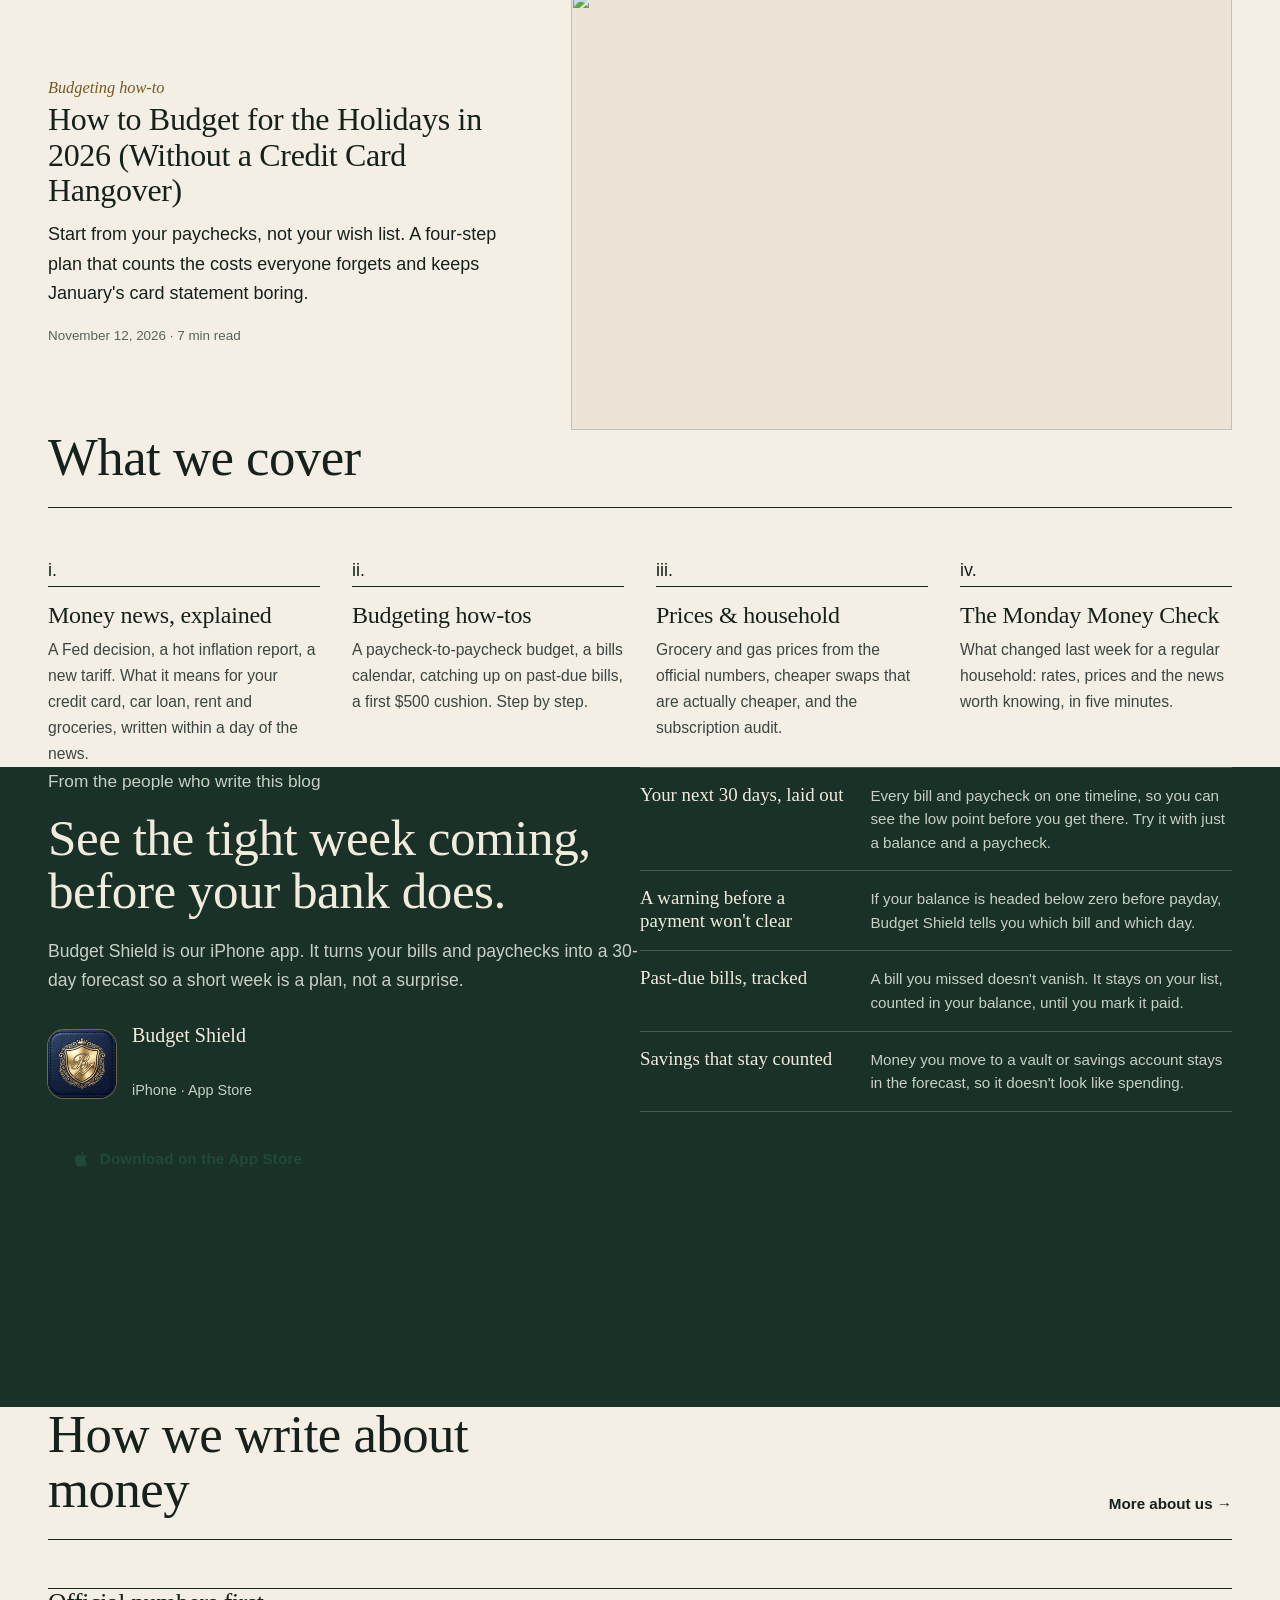
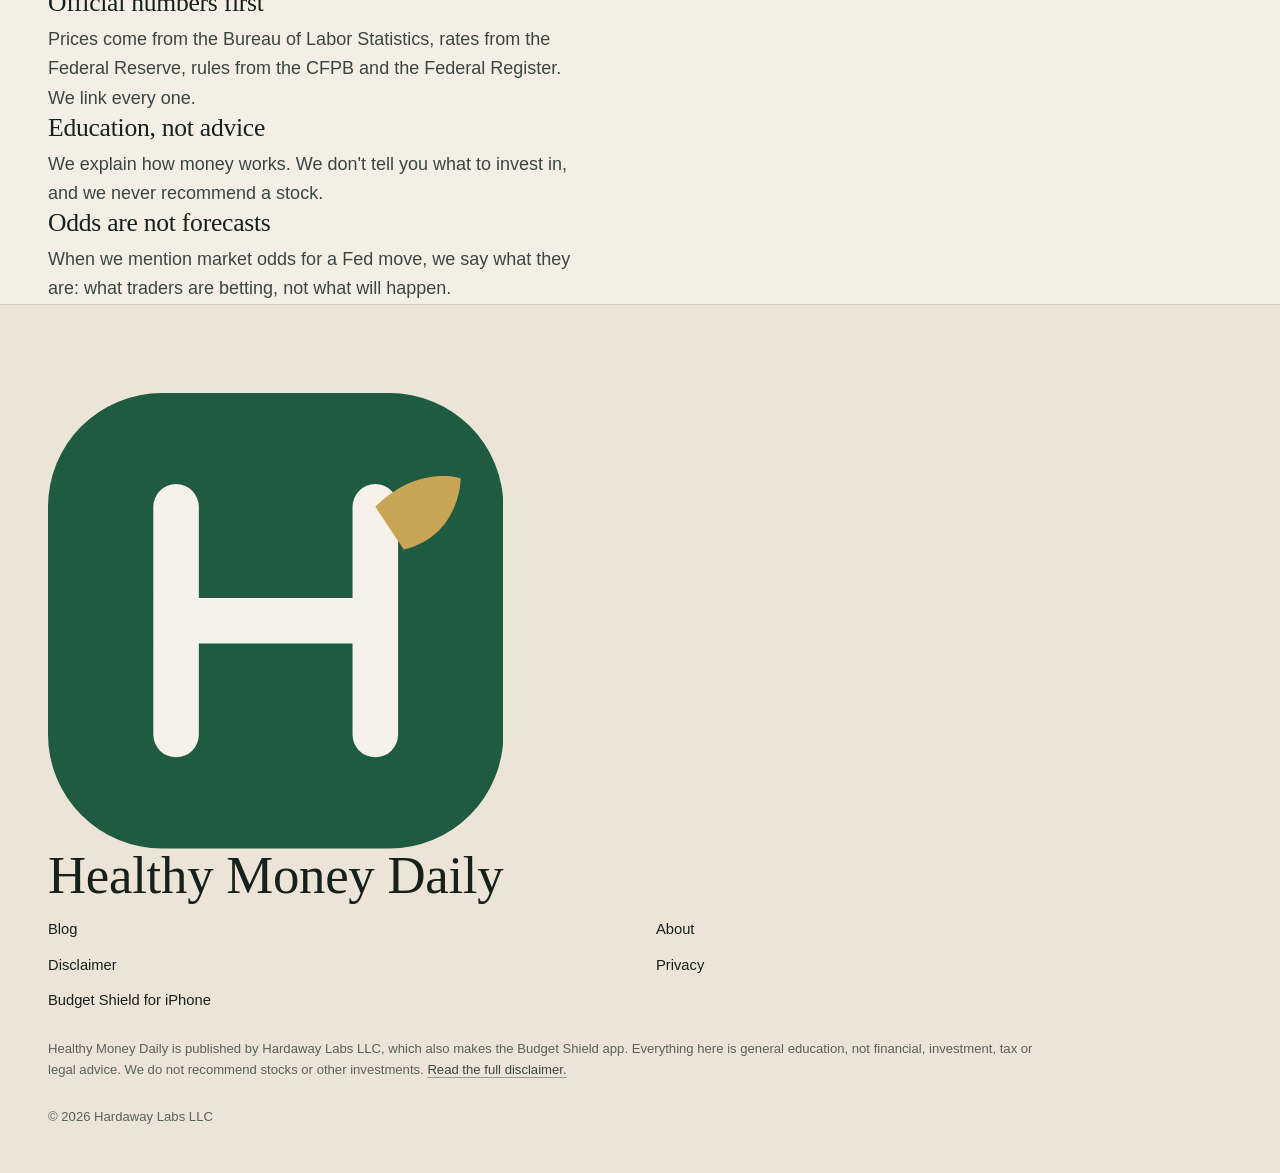
==== commit 8cbd19d0: "Search Console verification tag Co-Authored-By: Claude Opus 5.5 <noreply@anthropic.com> Claude-Sessi" ====
--- a/index.html
+++ b/index.html
@@ -15,131 +15,119 @@
 <meta property="og:url" content="https://www.healthymoneydaily.com/">
 <meta property="og:image" content="https://www.healthymoneydaily.com/assets/og.png">
 <meta name="twitter:card" content="summary_large_image">
-<meta name="theme-color" content="#F4EFE5" media="(prefers-color-scheme: light)">
-<meta name="theme-color" content="#0F1612" media="(prefers-color-scheme: dark)">
+<meta name="theme-color" content="#F6F2E9" media="(prefers-color-scheme: light)">
+<meta name="theme-color" content="#101612" media="(prefers-color-scheme: dark)">
 <link rel="icon" href="/assets/favicon.svg" type="image/svg+xml">
 <link rel="icon" href="/assets/favicon-32.png" sizes="32x32" type="image/png">
 <link rel="apple-touch-icon" href="/assets/apple-touch-icon.png">
 <link rel="alternate" type="text/plain" href="/llms.txt" title="llms.txt">
 <link rel="preconnect" href="https://fonts.googleapis.com"><link rel="preconnect" href="https://fonts.gstatic.com" crossorigin>
-<link href="https://fonts.googleapis.com/css2?family=Bodoni+Moda:ital,opsz,wght@0,6..96,400..700;1,6..96,400..600&family=Hanken+Grotesk:wght@400;500;600&display=swap" rel="stylesheet">
-<link rel="preload" as="image" href="/assets/photos/dining-sun-1600.webp" imagesrcset="/assets/photos/dining-sun-800.webp 800w, /assets/photos/dining-sun-1600.webp 1600w" imagesizes="100vw">
+<link href="https://fonts.googleapis.com/css2?family=Newsreader:ital,opsz,wght@0,6..72,500;0,6..72,600;1,6..72,500&family=Inter:wght@400;500;600;700&display=swap" rel="stylesheet">
 <link rel="stylesheet" href="/assets/site.css">
-<script>document.documentElement.classList.add('js');setTimeout(function(){if(!window.__hmdReady)document.documentElement.classList.remove('js')},2500)</script>
 <script>
 !function(t,e){var o,n,p,r;e.__SV||(window.posthog=e,e._i=[],e.init=function(i,s,a){function g(t,e){var o=e.split(".");2==o.length&&(t=t[o[0]],e=o[1]),t[e]=function(){t.push([e].concat(Array.prototype.slice.call(arguments,0)))}}(p=t.createElement("script")).type="text/javascript",p.crossOrigin="anonymous",p.async=!0,p.src=s.api_host.replace(".i.posthog.com","-assets.i.posthog.com")+"/static/array.js",(r=t.getElementsByTagName("script")[0]).parentNode.insertBefore(p,r);var u=e;for(void 0!==a?u=e[a]=[]:a="posthog",u.people=u.people||[],u.toString=function(t){var e="posthog";return"posthog"!==a&&(e+="."+a),t||(e+=" (stub)"),e},u.people.toString=function(){return u.toString(1)+".people (stub)"},o="init capture register register_once register_for_session unregister unregister_for_session getFeatureFlag getFeatureFlagPayload isFeatureEnabled reloadFeatureFlags updateEarlyAccessFeatureEnrollment getEarlyAccessFeatures on onFeatureFlags onSessionId getSurveys getActiveMatchingSurveys renderSurvey canRenderSurvey identify setPersonProperties group resetGroups setPersonPropertiesForFlags resetPersonPropertiesForFlags setGroupPropertiesForFlags resetGroupPropertiesForFlags reset get_distinct_id getGroups get_session_id get_session_replay_url alias set_config startSessionRecording stopSessionRecording sessionRecordingStarted captureException loadToolbar get_property getSessionProperty createPersonProfile opt_in_capturing opt_out_capturing has_opted_in_capturing has_opted_out_capturing clear_opt_in_out_capturing debug getPageviewId".split(" "),n=0;n<o.length;n++)g(u,o[n]);e._i.push([i,s,a])},e.__SV=1)}(document,window.posthog||[]);
 if(!/^(localhost|127\.0\.0\.1)$/.test(location.hostname)){posthog.init('phc_vSKzzfR42VZJEoZTw2EG5QbjHtL85dCPSSJfY5z2WFLj',{api_host:'https://us.i.posthog.com',person_profiles:'identified_only',capture_pageview:true,disable_session_recording:true,loaded:function(ph){ph.register({site:'healthymoneydaily'})}});}
 </script>
 </head><body>
-<a class="skip" href="#main">Skip to content</a>
-<nav class="nav nav-over" aria-label="Main">
+<nav class="nav" aria-label="Main">
   <div class="wrap">
-    <a class="brand" href="/">Healthy Money Daily</a>
-    <button class="nav-toggle" aria-label="Menu" aria-expanded="false" aria-controls="nav-links"><span></span><span></span><span></span></button>
-    <div class="nav-links" id="nav-links">
+    <a class="brand" href="/"><svg viewBox="0 0 32 32" aria-hidden="true"><rect width="32" height="32" rx="8" fill="#1F5B41"/><path d="M9 8v16M23 8v16M9 16h14" stroke="#F6F2E9" stroke-width="3.2" stroke-linecap="round"/><path d="M23 8c3-3 6-2 6-2s0 4-4 5" fill="#C9A456"/></svg>Healthy Money Daily</a>
+    <button class="nav-toggle" aria-label="Menu" aria-expanded="false"><span></span><span></span><span></span></button>
+    <div class="nav-links">
       <a href="/blog">Blog</a>
       <a href="/#lanes">What we cover</a>
       <a href="/about">About</a>
-      <a class="nav-app" data-placement="nav" rel="noopener" href="https://apps.apple.com/app/id6766591206?pt=128318750&amp;ct=hmd_nav&amp;mt=8"><img src="/assets/budget-shield.jpg" alt="" width="26" height="26">Budget Shield</a>
+      <a class="btn btn-green" data-placement="nav" rel="noopener" href="https://apps.apple.com/app/id6766591206?pt=128318750&amp;ct=hmd_nav&amp;mt=8">Budget Shield</a>
     </div>
   </div>
 </nav>
-<main id="main">
+<main>
   <header class="hero">
-    <div class="hero-img"><img src="/assets/photos/dining-sun-1600.webp" srcset="/assets/photos/dining-sun-800.webp 800w, /assets/photos/dining-sun-1600.webp 1600w" sizes="100vw" alt="Late-afternoon sun pours through tall windows onto a long wooden dining table" width="1600" height="1066" fetchpriority="high"></div>
     <div class="wrap">
-      <p class="eyebrow">Plain-English money, every Tuesday and Thursday</p>
-      <h1>Money news, explained for the kitchen table.</h1>
+      <p class="kicker">Plain-English money &middot; New posts every Tuesday and Thursday</p>
+      <h1>Money news, explained for the <em>kitchen table.</em></h1>
       <p class="lead">What the Fed, prices and paychecks mean for your bills, your card and your savings. Then three things you can do about it this week.</p>
       <div class="actions">
-        <a class="btn btn-ivory" href="/blog">Read the latest</a>
-        <a class="btn btn-ghost-light" href="/about">How we write</a>
+        <a class="btn btn-green" href="/blog">Read the latest</a>
+        <a class="btn btn-ghost" href="/about">How we write</a>
       </div>
+      <p class="fine">Education only. We cite official sources and never recommend stocks.</p>
     </div>
-    <p class="credit">Photo: <a href="https://unsplash.com/photos/m2x91x7LqC8" rel="noopener">Beth Stevenson</a> / Unsplash</p>
   </header>
 
-  <section class="sec" aria-labelledby="latest-h">
+  <section style="padding-top:0">
     <div class="wrap">
-      <div class="sec-head" data-reveal><h2 id="latest-h">The latest</h2><a href="/blog">All posts</a></div>
-      <div class="posts" id="latest-posts" data-reveal>
+      <div class="sec-head"><h2>Latest</h2><a href="/blog">All posts &rarr;</a></div>
+      <div class="posts" id="latest-posts">
       <!--LATEST:START-->
       <article class="post" data-slug="december-fed-rate-hike-what-it-means">
-        <a class="thumb" href="/blog/december-fed-rate-hike-what-it-means" tabindex="-1" aria-hidden="true"><img src="/assets/photos/colonnade-1600.webp" srcset="/assets/photos/colonnade-800.webp 800w, /assets/photos/colonnade-1600.webp 1600w" sizes="(min-width: 760px) 50vw, 100vw" alt="" width="1600" height="1066" loading="lazy" decoding="async"></a>
-        <div class="post-text">
-          <p class="tag">Money news, explained</p>
+        <div>
+          <span class="tag">Money news, explained</span>
           <h3><a href="/blog/december-fed-rate-hike-what-it-means">What a December Fed Rate Hike Would Mean for Your Credit Card, Car Loan and Savings</a></h3>
-          <p class="excerpt">Traders put the odds of a December hike near 87 percent. What a quarter point would actually do to a card balance, a car loan and your savings.</p>
-          <p class="meta"><time datetime="2026-11-12">November 12, 2026</time><span>7 min read</span></p>
+          <p>Traders put the odds of a December hike near 87 percent. What a quarter point would actually do to a card balance, a car loan and your savings.</p>
+          <div class="meta">November 12, 2026 &middot; 7 min read</div>
         </div>
+        <a class="thumb" href="/blog/december-fed-rate-hike-what-it-means" tabindex="-1" aria-hidden="true"><img src="/blog/images/december-fed-rate-hike-what-it-means-hero.svg" alt="" loading="lazy" width="1200" height="630"></a>
       </article>
       <article class="post" data-slug="how-to-budget-for-the-holidays-2026">
-        <a class="thumb" href="/blog/how-to-budget-for-the-holidays-2026" tabindex="-1" aria-hidden="true"><img src="/assets/photos/gifts-warm-1600.webp" srcset="/assets/photos/gifts-warm-800.webp 800w, /assets/photos/gifts-warm-1600.webp 1600w" sizes="(min-width: 760px) 50vw, 100vw" alt="" width="1600" height="1066" loading="lazy" decoding="async"></a>
-        <div class="post-text">
-          <p class="tag">Budgeting how-to</p>
+        <div>
+          <span class="tag">Budgeting how-to</span>
           <h3><a href="/blog/how-to-budget-for-the-holidays-2026">How to Budget for the Holidays in 2026 (Without a Credit Card Hangover)</a></h3>
-          <p class="excerpt">Start from your paychecks, not your wish list. A four-step plan that counts the costs everyone forgets and keeps January&#x27;s card statement boring.</p>
-          <p class="meta"><time datetime="2026-11-12">November 12, 2026</time><span>7 min read</span></p>
+          <p>Start from your paychecks, not your wish list. A four-step plan that counts the costs everyone forgets and keeps January&#x27;s card statement boring.</p>
+          <div class="meta">November 12, 2026 &middot; 7 min read</div>
         </div>
+        <a class="thumb" href="/blog/how-to-budget-for-the-holidays-2026" tabindex="-1" aria-hidden="true"><img src="/blog/images/how-to-budget-for-the-holidays-2026-hero.svg" alt="" loading="lazy" width="1200" height="630"></a>
       </article>
       <!--LATEST:END-->
       </div>
     </div>
   </section>
 
-  <section class="sec" id="lanes" aria-labelledby="lanes-h" style="padding-top:0">
+  <section id="lanes">
     <div class="wrap">
-      <div class="sec-head" data-reveal><h2 id="lanes-h">What we cover</h2><p>Four kinds of posts, all written for a household budget rather than a trading desk.</p></div>
-      <div class="lanes" data-reveal>
-        <div class="lane"><figure><img src="/assets/photos/coffee-paper-1600.webp" srcset="/assets/photos/coffee-paper-800.webp 800w, /assets/photos/coffee-paper-1600.webp 1600w" sizes="(min-width: 980px) 25vw, (min-width: 520px) 50vw, 100vw" alt="A cup of coffee on a linen cloth beside the morning paper" width="1600" height="1066" loading="lazy" decoding="async" style="object-position:22% 50%"></figure><h3>Money news, explained</h3><p>A Fed decision, a hot inflation report, a new tariff. What it means for your credit card, car loan, rent and groceries, written within a day of the news.</p></div>
-        <div class="lane"><figure><img src="/assets/photos/planner-pen-1600.webp" srcset="/assets/photos/planner-pen-800.webp 800w, /assets/photos/planner-pen-1600.webp 1600w" sizes="(min-width: 980px) 25vw, (min-width: 520px) 50vw, 100vw" alt="A fountain pen on the open pages of a leather planner" width="1600" height="1066" loading="lazy" decoding="async"></figure><h3>Budgeting how-tos</h3><p>A paycheck-to-paycheck budget, a bills calendar, catching up on past-due bills, a first $500 cushion. Step by step.</p></div>
-        <div class="lane"><figure><img src="/assets/photos/kitchen-brass-1600.webp" srcset="/assets/photos/kitchen-brass-800.webp 800w, /assets/photos/kitchen-brass-1600.webp 1600w" sizes="(min-width: 980px) 25vw, (min-width: 520px) 50vw, 100vw" alt="A cream kitchen with a brass faucet, eggs and tomatoes on the counter" width="1600" height="1067" loading="lazy" decoding="async" style="object-position:62% 60%"></figure><h3>Prices &amp; household</h3><p>Grocery and gas prices from the official numbers, cheaper swaps that are actually cheaper, and the subscription audit.</p></div>
-        <div class="lane"><figure><img src="/assets/photos/vintage-desk-1600.webp" srcset="/assets/photos/vintage-desk-800.webp 800w, /assets/photos/vintage-desk-1600.webp 1600w" sizes="(min-width: 980px) 25vw, (min-width: 520px) 50vw, 100vw" alt="An old leather-topped desk with a telephone, coffee and a folded newspaper" width="1600" height="1200" loading="lazy" decoding="async" style="object-position:30% 40%"></figure><h3>The Monday Money Check</h3><p>What changed last week for a regular household: rates, prices and the news worth knowing, in five minutes.</p></div>
+      <div class="sec-head"><h2>What we cover</h2></div>
+      <div class="lanes">
+        <div class="lane"><div class="n">i.</div><h3>Money news, explained</h3><p>A Fed decision, a hot inflation report, a new tariff. What it means for your credit card, car loan, rent and groceries, written within a day of the news.</p></div>
+        <div class="lane"><div class="n">ii.</div><h3>Budgeting how-tos</h3><p>A paycheck-to-paycheck budget, a bills calendar, catching up on past-due bills, a first $500 cushion. Step by step.</p></div>
+        <div class="lane"><div class="n">iii.</div><h3>Prices &amp; household</h3><p>Grocery and gas prices from the official numbers, cheaper swaps that are actually cheaper, and the subscription audit.</p></div>
+        <div class="lane"><div class="n">iv.</div><h3>The Monday Money Check</h3><p>What changed last week for a regular household: rates, prices and the news worth knowing, in five minutes.</p></div>
       </div>
     </div>
   </section>
 
-  <section class="band" id="budget-shield" aria-labelledby="bs-h">
-    <div class="band-grid">
-      <div class="band-photo"><img src="/assets/photos/blue-chair-1600.webp" srcset="/assets/photos/blue-chair-800.webp 800w, /assets/photos/blue-chair-1600.webp 1600w" sizes="(min-width: 900px) 50vw, 100vw" alt="A navy sitting room with a blue velvet armchair and a brass side table by the window" width="1600" height="1066" loading="lazy" decoding="async"></div>
-      <div class="band-copy" data-reveal>
-        <p class="eyebrow">From the people who write this blog</p>
-        <h2 id="bs-h">See the tight week coming, before your bank does.</h2>
-        <p>Budget Shield is our iPhone app. It turns your bills and paychecks into a 30-day forecast so a short week is a plan, not a surprise.</p>
-        <div class="appline"><img src="/assets/budget-shield.jpg" alt="Budget Shield app icon" width="68" height="68"><div><strong>Budget Shield</strong><span>For iPhone, on the App Store</span></div></div>
+  <section class="band" id="budget-shield">
+    <div class="wrap band-grid">
+      <div>
+        <p class="kicker">From the people who write this blog</p>
+        <h2>See the tight week coming, before your bank does.</h2>
+        <p style="margin-top:1rem;font-size:1.1rem">Budget Shield is our iPhone app. It turns your bills and paychecks into a 30-day forecast so a short week is a plan, not a surprise.</p>
+        <div class="appline"><img src="/assets/budget-shield.jpg" alt="Budget Shield app icon" width="64" height="64"><div><strong class="serif" style="font-size:1.25rem">Budget Shield</strong><br><span style="font-size:.9rem">iPhone &middot; App Store</span></div></div>
+        <a class="btn btn-light" data-placement="home_band" rel="noopener" href="https://apps.apple.com/app/id6766591206?pt=128318750&amp;ct=hmd_home_band&amp;mt=8"><svg viewBox="0 0 24 24" aria-hidden="true"><path d="M16.37 12.6c-.03-2.6 2.12-3.85 2.22-3.91-1.21-1.77-3.09-2.01-3.76-2.04-1.6-.16-3.12.94-3.93.94-.81 0-2.06-.92-3.39-.89-1.74.03-3.35 1.01-4.25 2.57-1.81 3.14-.46 7.8 1.3 10.35.86 1.25 1.89 2.65 3.23 2.6 1.3-.05 1.79-.84 3.36-.84 1.57 0 2.01.84 3.38.81 1.4-.02 2.28-1.27 3.13-2.53.99-1.45 1.4-2.85 1.42-2.92-.03-.01-2.72-1.04-2.75-4.14zM13.79 4.97c.71-.86 1.19-2.06 1.06-3.25-1.02.04-2.26.68-3 1.54-.66.76-1.23 1.98-1.08 3.15 1.14.09 2.3-.58 3.02-1.44z"/></svg>Download on the App Store</a>
+      </div>
         <ul class="feat">
           <li><strong>Your next 30 days, laid out</strong><span>Every bill and paycheck on one timeline, so you can see the low point before you get there. Try it with just a balance and a paycheck.</span></li>
           <li><strong>A warning before a payment won't clear</strong><span>If your balance is headed below zero before payday, Budget Shield tells you which bill and which day.</span></li>
           <li><strong>Past-due bills, tracked</strong><span>A bill you missed doesn't vanish. It stays on your list, counted in your balance, until you mark it paid.</span></li>
           <li><strong>Savings that stay counted</strong><span>Money you move to a vault or savings account stays in the forecast, so it doesn't look like spending.</span></li>
         </ul>
-        <div class="actions"><a class="btn btn-ivory" data-placement="home_band" rel="noopener" href="https://apps.apple.com/app/id6766591206?pt=128318750&amp;ct=hmd_home_band&amp;mt=8"><svg viewBox="0 0 24 24" aria-hidden="true"><path d="M16.37 12.6c-.03-2.6 2.12-3.85 2.22-3.91-1.21-1.77-3.09-2.01-3.76-2.04-1.6-.16-3.12.94-3.93.94-.81 0-2.06-.92-3.39-.89-1.74.03-3.35 1.01-4.25 2.57-1.81 3.14-.46 7.8 1.3 10.35.86 1.25 1.89 2.65 3.23 2.6 1.3-.05 1.79-.84 3.36-.84 1.57 0 2.01.84 3.38.81 1.4-.02 2.28-1.27 3.13-2.53.99-1.45 1.4-2.85 1.42-2.92-.03-.01-2.72-1.04-2.75-4.14zM13.79 4.97c.71-.86 1.19-2.06 1.06-3.25-1.02.04-2.26.68-3 1.54-.66.76-1.23 1.98-1.08 3.15 1.14.09 2.3-.58 3.02-1.44z"/></svg>Download on the App Store</a></div>
-      </div>
     </div>
   </section>
 
-  <section class="sec" aria-labelledby="std-h">
-    <div class="wrap standards-grid">
-      <figure data-reveal><img src="/assets/photos/lounge-chair-1600.webp" srcset="/assets/photos/lounge-chair-800.webp 800w, /assets/photos/lounge-chair-1600.webp 1600w" sizes="(min-width: 820px) 40vw, 100vw" alt="A leather lounge chair beside a tall window and a linen floor lamp in a quiet room" width="1600" height="1067" loading="lazy" decoding="async"></figure>
-      <div data-reveal>
-        <div class="sec-head" style="border:0;margin-bottom:1rem;padding:0"><h2 id="std-h">How we write about money</h2></div>
-        <ul class="standards">
-          <li><h3>Official numbers first</h3><p>Prices come from the Bureau of Labor Statistics, rates from the Federal Reserve, rules from the CFPB and the Federal Register. We link every one.</p></li>
-          <li><h3>Education, not advice</h3><p>We explain how money works. We don't tell you what to invest in, and we never recommend a stock.</p></li>
-          <li><h3>Odds are not forecasts</h3><p>When we mention market odds for a Fed move, we say what they are: what traders are betting, not what will happen.</p></li>
-        </ul>
-        <p style="margin-top:1.6rem"><a href="/about">More about us</a></p>
+  <section>
+    <div class="wrap">
+      <div class="sec-head"><h2>How we write about money</h2><a href="/about">More about us &rarr;</a></div>
+      <div class="standards">
+        <div><h3>Official numbers first</h3><p>Prices come from the Bureau of Labor Statistics, rates from the Federal Reserve, rules from the CFPB and the Federal Register. We link every one.</p></div>
+        <div><h3>Education, not advice</h3><p>We explain how money works. We don't tell you what to invest in, and we never recommend a stock.</p></div>
+        <div><h3>Odds are not forecasts</h3><p>When we mention market odds for a Fed move, we say what they are: what traders are betting, not what will happen.</p></div>
       </div>
     </div>
   </section>
 </main>
 <footer>
   <div class="wrap">
-    <div class="foot">
-      <div>
-        <a class="brand" href="/">Healthy Money Daily</a>
-        <p class="tagline">Money news and budgeting, in plain English. New posts every Tuesday and Thursday.</p>
-      </div>
+    <div class="row">
+      <a class="brand" href="/"><svg viewBox="0 0 32 32" aria-hidden="true"><rect width="32" height="32" rx="8" fill="#1F5B41"/><path d="M9 8v16M23 8v16M9 16h14" stroke="#F6F2E9" stroke-width="3.2" stroke-linecap="round"/><path d="M23 8c3-3 6-2 6-2s0 4-4 5" fill="#C9A456"/></svg>Healthy Money Daily</a>
       <nav aria-label="Footer">
         <a href="/blog">Blog</a>
         <a href="/about">About</a>
@@ -149,7 +137,7 @@
       </nav>
     </div>
     <p class="disc">Healthy Money Daily is published by Hardaway Labs LLC, which also makes the Budget Shield app. Everything here is general education, not financial, investment, tax or legal advice. We do not recommend stocks or other investments. <a href="/disclaimer">Read the full disclaimer.</a></p>
-    <p class="disc">&copy; 2026 Hardaway Labs LLC. Photography from Unsplash, credited on each page.</p>
+    <div class="disc">&copy; 2026 Hardaway Labs LLC</div>
   </div>
 </footer>
 <script src="/assets/site.js" defer></script>
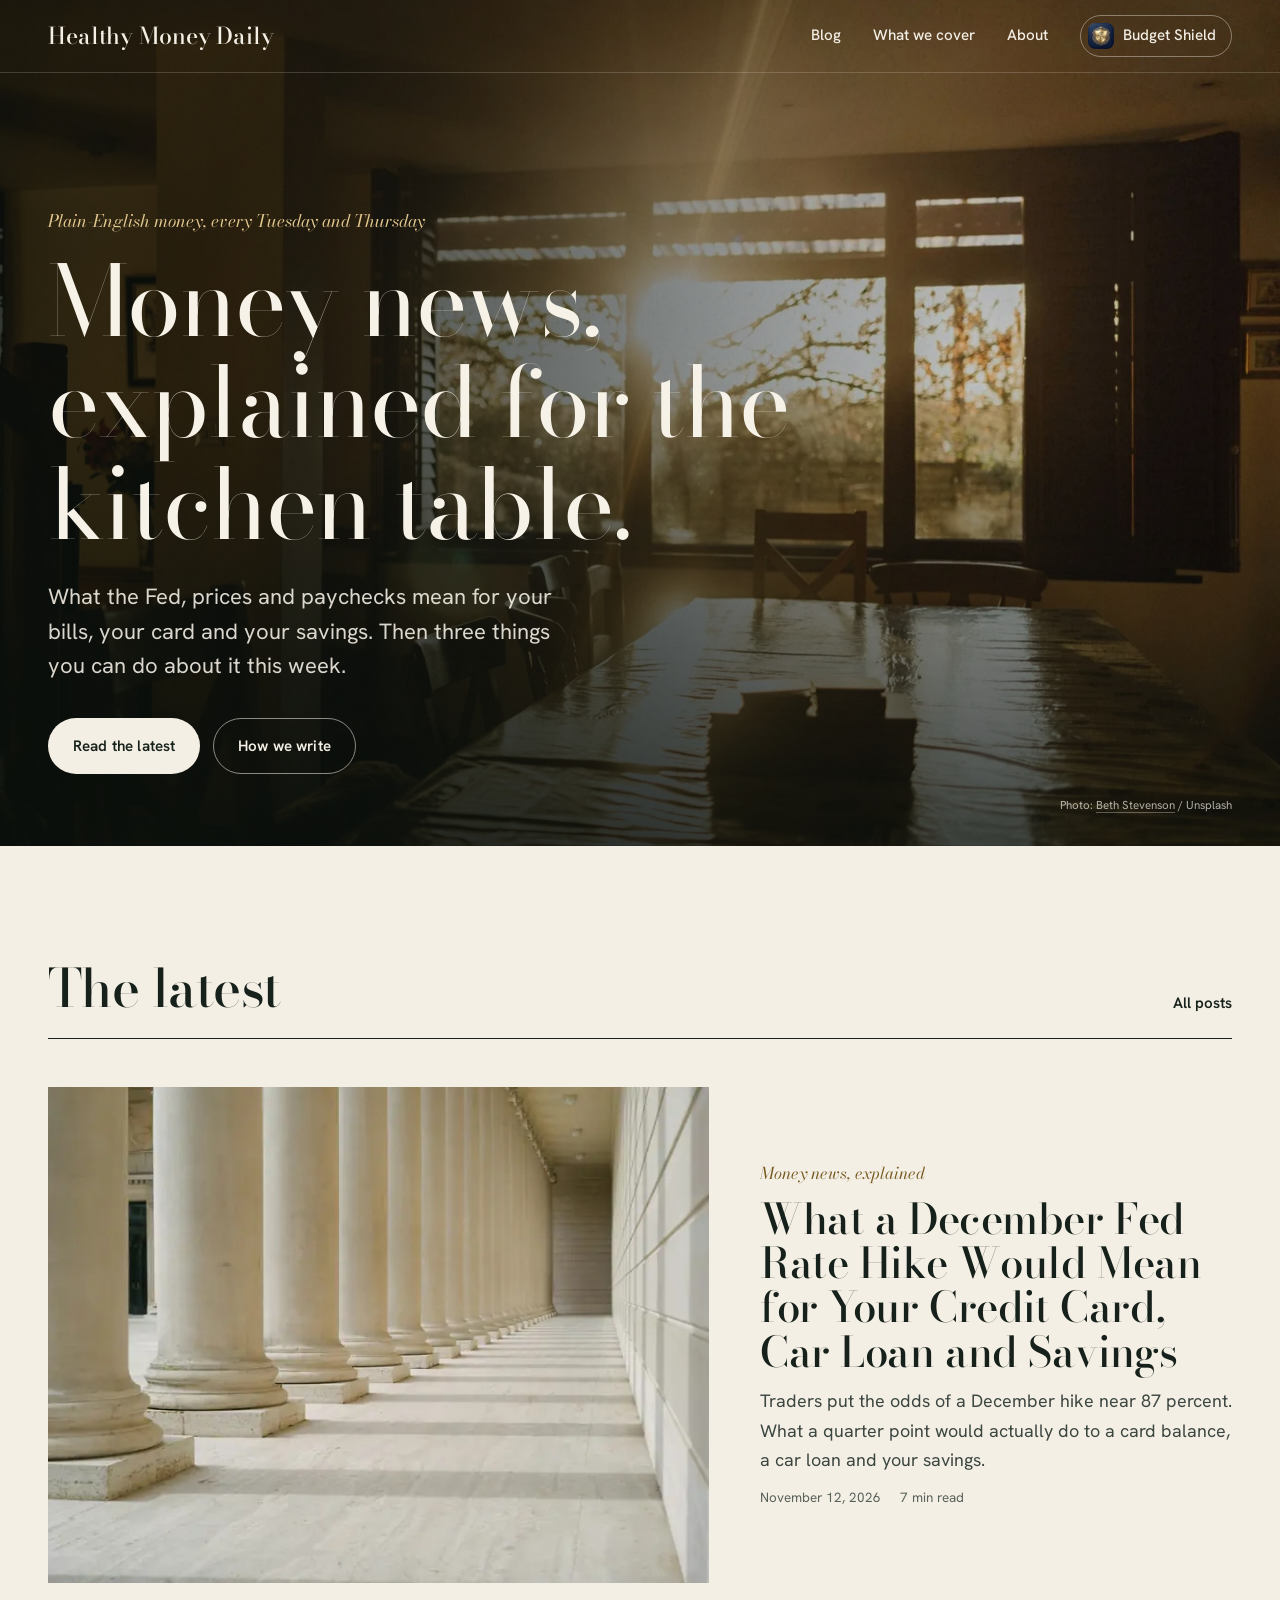
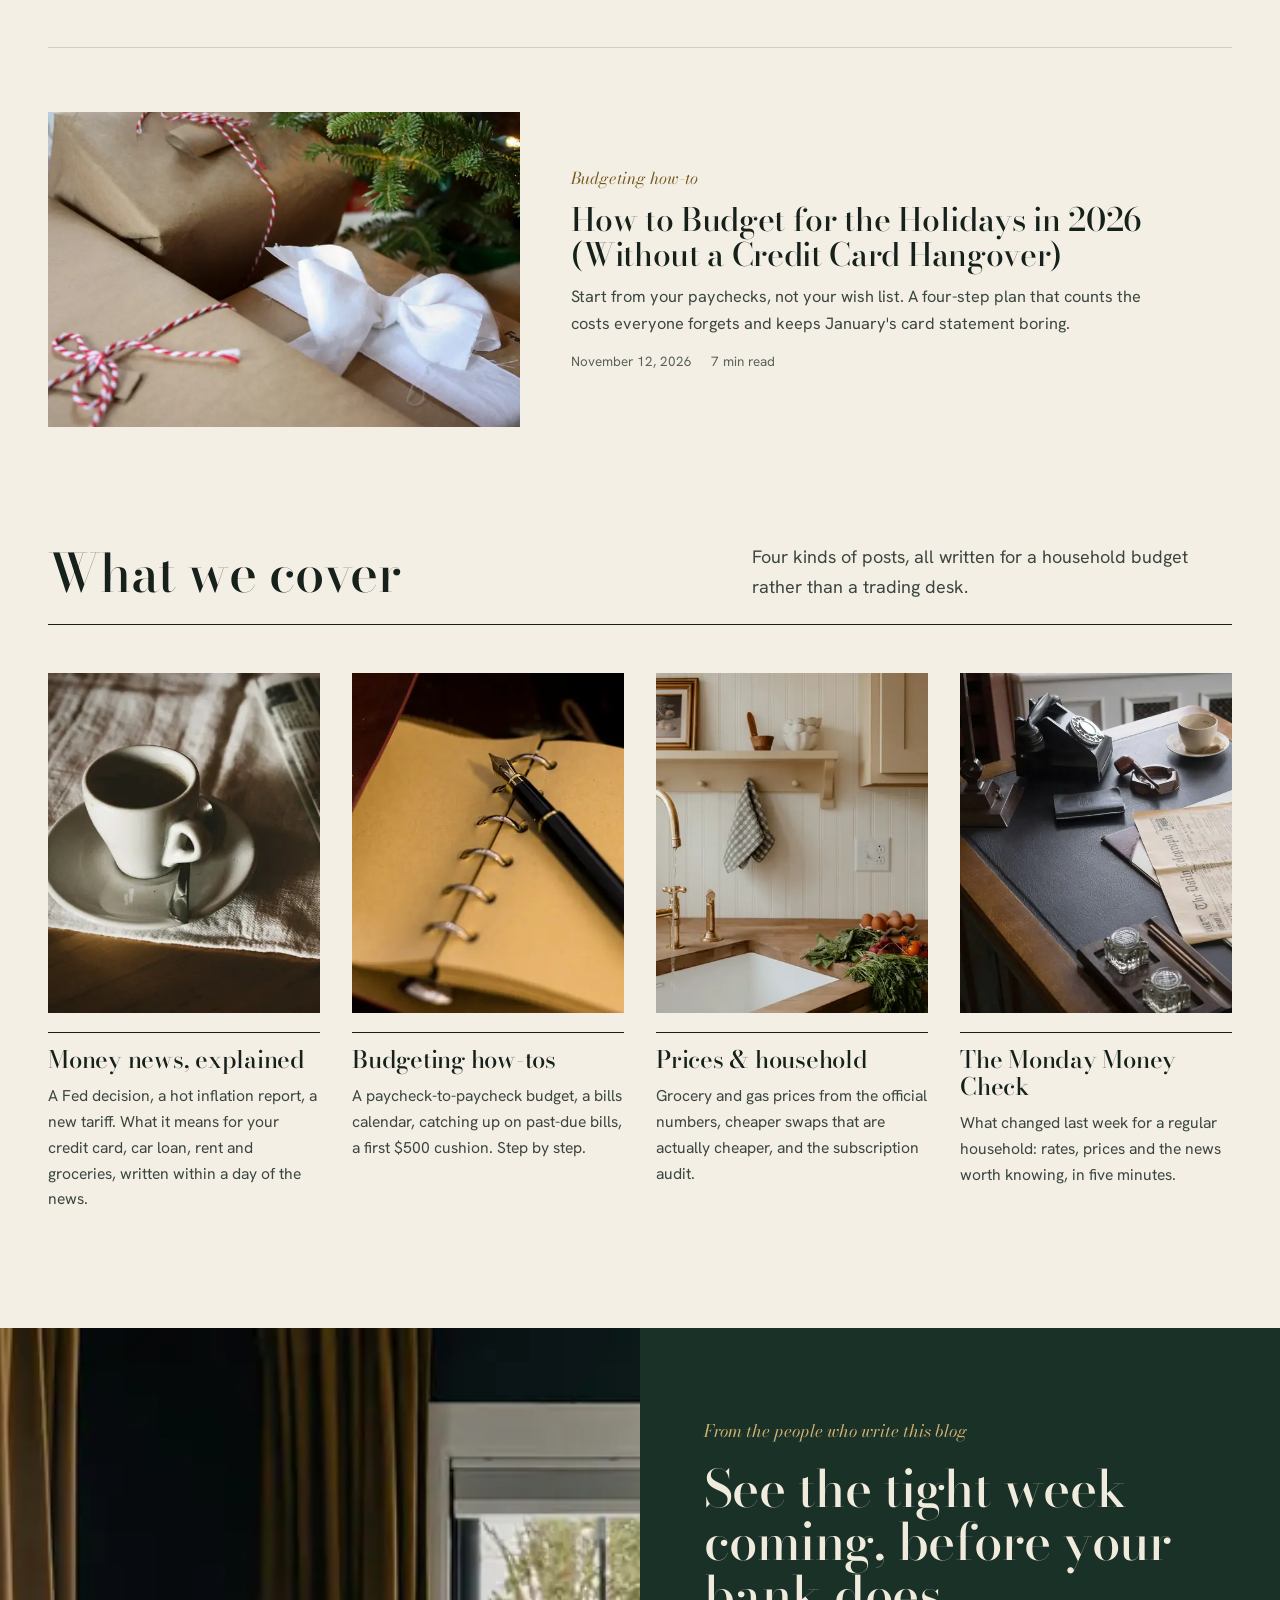
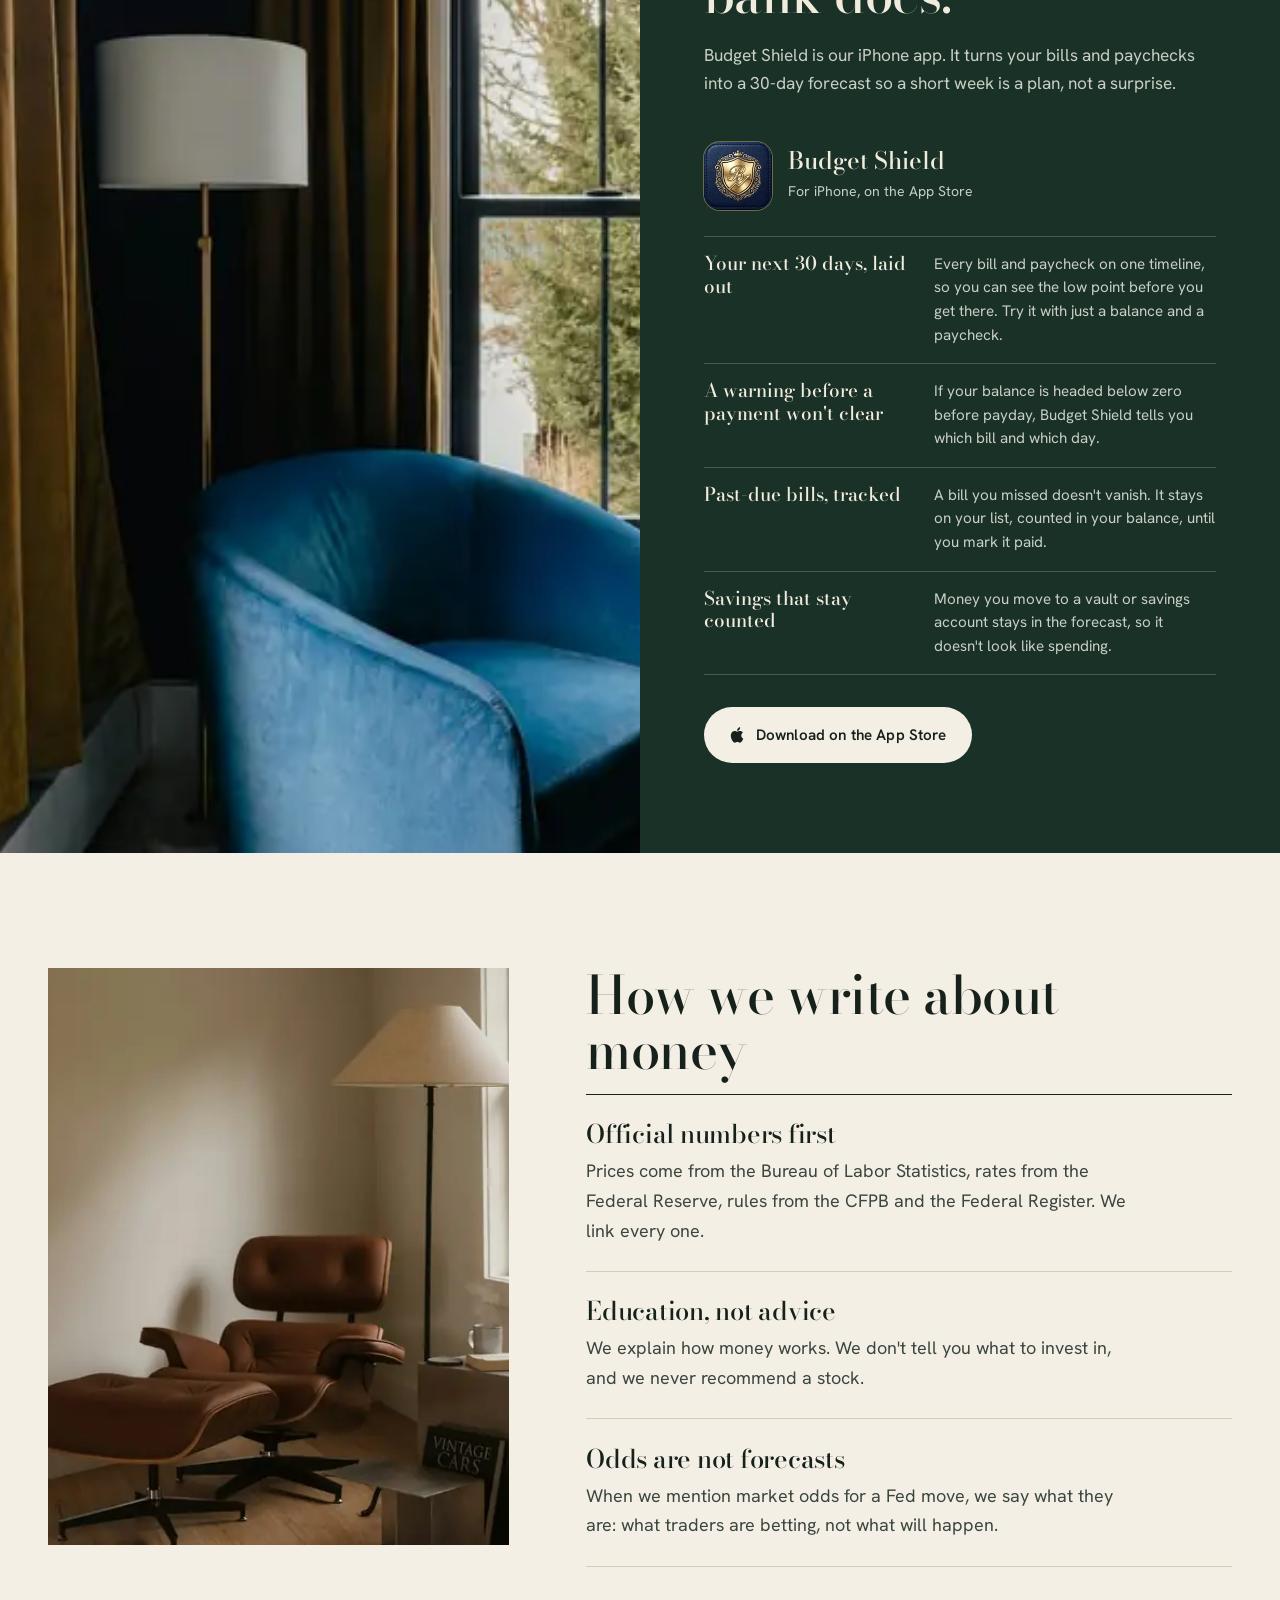
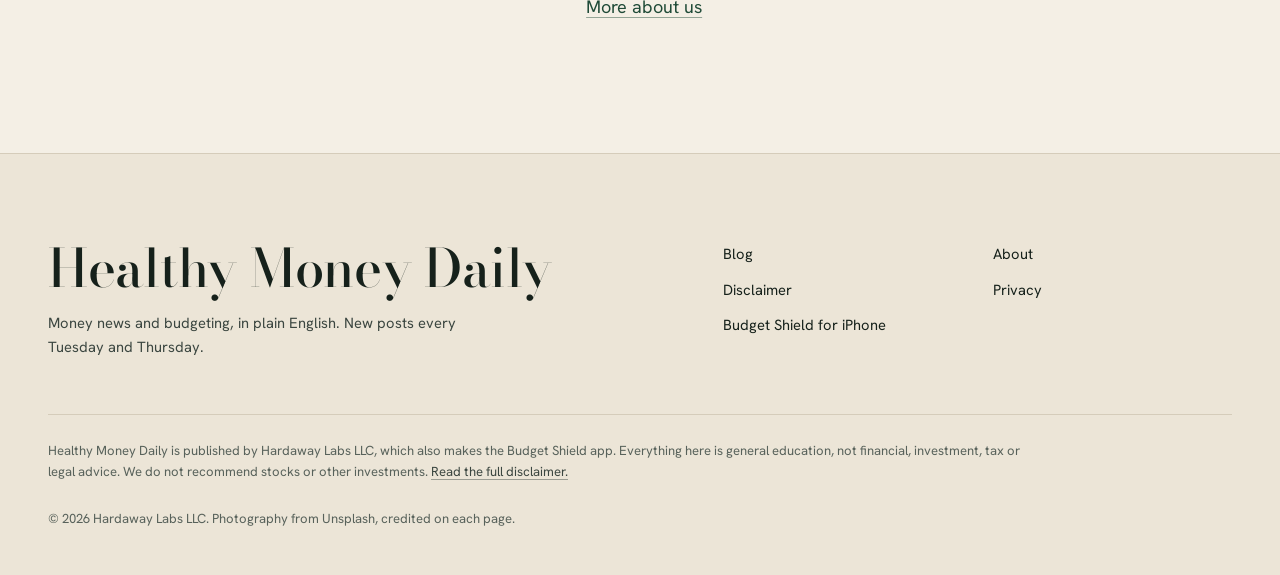
==== commit b69578d5: "Version-stamp site.css/site.js links so phones that cached the old styling get the redesign Browsers" ====
--- a/index.html
+++ b/index.html
@@ -15,119 +15,131 @@
 <meta property="og:url" content="https://www.healthymoneydaily.com/">
 <meta property="og:image" content="https://www.healthymoneydaily.com/assets/og.png">
 <meta name="twitter:card" content="summary_large_image">
-<meta name="theme-color" content="#F6F2E9" media="(prefers-color-scheme: light)">
-<meta name="theme-color" content="#101612" media="(prefers-color-scheme: dark)">
+<meta name="theme-color" content="#F4EFE5" media="(prefers-color-scheme: light)">
+<meta name="theme-color" content="#0F1612" media="(prefers-color-scheme: dark)">
 <link rel="icon" href="/assets/favicon.svg" type="image/svg+xml">
 <link rel="icon" href="/assets/favicon-32.png" sizes="32x32" type="image/png">
 <link rel="apple-touch-icon" href="/assets/apple-touch-icon.png">
 <link rel="alternate" type="text/plain" href="/llms.txt" title="llms.txt">
 <link rel="preconnect" href="https://fonts.googleapis.com"><link rel="preconnect" href="https://fonts.gstatic.com" crossorigin>
-<link href="https://fonts.googleapis.com/css2?family=Newsreader:ital,opsz,wght@0,6..72,500;0,6..72,600;1,6..72,500&family=Inter:wght@400;500;600;700&display=swap" rel="stylesheet">
-<link rel="stylesheet" href="/assets/site.css">
+<link href="https://fonts.googleapis.com/css2?family=Bodoni+Moda:ital,opsz,wght@0,6..96,400..700;1,6..96,400..600&family=Hanken+Grotesk:wght@400;500;600&display=swap" rel="stylesheet">
+<link rel="preload" as="image" href="/assets/photos/dining-sun-1600.webp" imagesrcset="/assets/photos/dining-sun-800.webp 800w, /assets/photos/dining-sun-1600.webp 1600w" imagesizes="100vw">
+<link rel="stylesheet" href="/assets/site.css?v=0ccb2bcfcb">
+<script>document.documentElement.classList.add('js');setTimeout(function(){if(!window.__hmdReady)document.documentElement.classList.remove('js')},2500)</script>
 <script>
 !function(t,e){var o,n,p,r;e.__SV||(window.posthog=e,e._i=[],e.init=function(i,s,a){function g(t,e){var o=e.split(".");2==o.length&&(t=t[o[0]],e=o[1]),t[e]=function(){t.push([e].concat(Array.prototype.slice.call(arguments,0)))}}(p=t.createElement("script")).type="text/javascript",p.crossOrigin="anonymous",p.async=!0,p.src=s.api_host.replace(".i.posthog.com","-assets.i.posthog.com")+"/static/array.js",(r=t.getElementsByTagName("script")[0]).parentNode.insertBefore(p,r);var u=e;for(void 0!==a?u=e[a]=[]:a="posthog",u.people=u.people||[],u.toString=function(t){var e="posthog";return"posthog"!==a&&(e+="."+a),t||(e+=" (stub)"),e},u.people.toString=function(){return u.toString(1)+".people (stub)"},o="init capture register register_once register_for_session unregister unregister_for_session getFeatureFlag getFeatureFlagPayload isFeatureEnabled reloadFeatureFlags updateEarlyAccessFeatureEnrollment getEarlyAccessFeatures on onFeatureFlags onSessionId getSurveys getActiveMatchingSurveys renderSurvey canRenderSurvey identify setPersonProperties group resetGroups setPersonPropertiesForFlags resetPersonPropertiesForFlags setGroupPropertiesForFlags resetGroupPropertiesForFlags reset get_distinct_id getGroups get_session_id get_session_replay_url alias set_config startSessionRecording stopSessionRecording sessionRecordingStarted captureException loadToolbar get_property getSessionProperty createPersonProfile opt_in_capturing opt_out_capturing has_opted_in_capturing has_opted_out_capturing clear_opt_in_out_capturing debug getPageviewId".split(" "),n=0;n<o.length;n++)g(u,o[n]);e._i.push([i,s,a])},e.__SV=1)}(document,window.posthog||[]);
 if(!/^(localhost|127\.0\.0\.1)$/.test(location.hostname)){posthog.init('phc_vSKzzfR42VZJEoZTw2EG5QbjHtL85dCPSSJfY5z2WFLj',{api_host:'https://us.i.posthog.com',person_profiles:'identified_only',capture_pageview:true,disable_session_recording:true,loaded:function(ph){ph.register({site:'healthymoneydaily'})}});}
 </script>
 </head><body>
-<nav class="nav" aria-label="Main">
+<a class="skip" href="#main">Skip to content</a>
+<nav class="nav nav-over" aria-label="Main">
   <div class="wrap">
-    <a class="brand" href="/"><svg viewBox="0 0 32 32" aria-hidden="true"><rect width="32" height="32" rx="8" fill="#1F5B41"/><path d="M9 8v16M23 8v16M9 16h14" stroke="#F6F2E9" stroke-width="3.2" stroke-linecap="round"/><path d="M23 8c3-3 6-2 6-2s0 4-4 5" fill="#C9A456"/></svg>Healthy Money Daily</a>
-    <button class="nav-toggle" aria-label="Menu" aria-expanded="false"><span></span><span></span><span></span></button>
-    <div class="nav-links">
+    <a class="brand" href="/">Healthy Money Daily</a>
+    <button class="nav-toggle" aria-label="Menu" aria-expanded="false" aria-controls="nav-links"><span></span><span></span><span></span></button>
+    <div class="nav-links" id="nav-links">
       <a href="/blog">Blog</a>
       <a href="/#lanes">What we cover</a>
       <a href="/about">About</a>
-      <a class="btn btn-green" data-placement="nav" rel="noopener" href="https://apps.apple.com/app/id6766591206?pt=128318750&amp;ct=hmd_nav&amp;mt=8">Budget Shield</a>
+      <a class="nav-app" data-placement="nav" rel="noopener" href="https://apps.apple.com/app/id6766591206?pt=128318750&amp;ct=hmd_nav&amp;mt=8"><img src="/assets/budget-shield.jpg" alt="" width="26" height="26">Budget Shield</a>
     </div>
   </div>
 </nav>
-<main>
+<main id="main">
   <header class="hero">
+    <div class="hero-img"><img src="/assets/photos/dining-sun-1600.webp" srcset="/assets/photos/dining-sun-800.webp 800w, /assets/photos/dining-sun-1600.webp 1600w" sizes="100vw" alt="Late-afternoon sun pours through tall windows onto a long wooden dining table" width="1600" height="1066" fetchpriority="high"></div>
     <div class="wrap">
-      <p class="kicker">Plain-English money &middot; New posts every Tuesday and Thursday</p>
-      <h1>Money news, explained for the <em>kitchen table.</em></h1>
+      <p class="eyebrow">Plain-English money, every Tuesday and Thursday</p>
+      <h1>Money news, explained for the kitchen table.</h1>
       <p class="lead">What the Fed, prices and paychecks mean for your bills, your card and your savings. Then three things you can do about it this week.</p>
       <div class="actions">
-        <a class="btn btn-green" href="/blog">Read the latest</a>
-        <a class="btn btn-ghost" href="/about">How we write</a>
+        <a class="btn btn-ivory" href="/blog">Read the latest</a>
+        <a class="btn btn-ghost-light" href="/about">How we write</a>
       </div>
-      <p class="fine">Education only. We cite official sources and never recommend stocks.</p>
     </div>
+    <p class="credit">Photo: <a href="https://unsplash.com/photos/m2x91x7LqC8" rel="noopener">Beth Stevenson</a> / Unsplash</p>
   </header>
 
-  <section style="padding-top:0">
+  <section class="sec" aria-labelledby="latest-h">
     <div class="wrap">
-      <div class="sec-head"><h2>Latest</h2><a href="/blog">All posts &rarr;</a></div>
-      <div class="posts" id="latest-posts">
+      <div class="sec-head" data-reveal><h2 id="latest-h">The latest</h2><a href="/blog">All posts</a></div>
+      <div class="posts" id="latest-posts" data-reveal>
       <!--LATEST:START-->
       <article class="post" data-slug="december-fed-rate-hike-what-it-means">
-        <div>
-          <span class="tag">Money news, explained</span>
+        <a class="thumb" href="/blog/december-fed-rate-hike-what-it-means" tabindex="-1" aria-hidden="true"><img src="/assets/photos/colonnade-1600.webp" srcset="/assets/photos/colonnade-800.webp 800w, /assets/photos/colonnade-1600.webp 1600w" sizes="(min-width: 760px) 50vw, 100vw" alt="" width="1600" height="1066" loading="lazy" decoding="async"></a>
+        <div class="post-text">
+          <p class="tag">Money news, explained</p>
           <h3><a href="/blog/december-fed-rate-hike-what-it-means">What a December Fed Rate Hike Would Mean for Your Credit Card, Car Loan and Savings</a></h3>
-          <p>Traders put the odds of a December hike near 87 percent. What a quarter point would actually do to a card balance, a car loan and your savings.</p>
-          <div class="meta">November 12, 2026 &middot; 7 min read</div>
+          <p class="excerpt">Traders put the odds of a December hike near 87 percent. What a quarter point would actually do to a card balance, a car loan and your savings.</p>
+          <p class="meta"><time datetime="2026-11-12">November 12, 2026</time><span>7 min read</span></p>
         </div>
-        <a class="thumb" href="/blog/december-fed-rate-hike-what-it-means" tabindex="-1" aria-hidden="true"><img src="/blog/images/december-fed-rate-hike-what-it-means-hero.svg" alt="" loading="lazy" width="1200" height="630"></a>
       </article>
       <article class="post" data-slug="how-to-budget-for-the-holidays-2026">
-        <div>
-          <span class="tag">Budgeting how-to</span>
+        <a class="thumb" href="/blog/how-to-budget-for-the-holidays-2026" tabindex="-1" aria-hidden="true"><img src="/assets/photos/gifts-warm-1600.webp" srcset="/assets/photos/gifts-warm-800.webp 800w, /assets/photos/gifts-warm-1600.webp 1600w" sizes="(min-width: 760px) 50vw, 100vw" alt="" width="1600" height="1066" loading="lazy" decoding="async"></a>
+        <div class="post-text">
+          <p class="tag">Budgeting how-to</p>
           <h3><a href="/blog/how-to-budget-for-the-holidays-2026">How to Budget for the Holidays in 2026 (Without a Credit Card Hangover)</a></h3>
-          <p>Start from your paychecks, not your wish list. A four-step plan that counts the costs everyone forgets and keeps January&#x27;s card statement boring.</p>
-          <div class="meta">November 12, 2026 &middot; 7 min read</div>
+          <p class="excerpt">Start from your paychecks, not your wish list. A four-step plan that counts the costs everyone forgets and keeps January&#x27;s card statement boring.</p>
+          <p class="meta"><time datetime="2026-11-12">November 12, 2026</time><span>7 min read</span></p>
         </div>
-        <a class="thumb" href="/blog/how-to-budget-for-the-holidays-2026" tabindex="-1" aria-hidden="true"><img src="/blog/images/how-to-budget-for-the-holidays-2026-hero.svg" alt="" loading="lazy" width="1200" height="630"></a>
       </article>
       <!--LATEST:END-->
       </div>
     </div>
   </section>
 
-  <section id="lanes">
+  <section class="sec" id="lanes" aria-labelledby="lanes-h" style="padding-top:0">
     <div class="wrap">
-      <div class="sec-head"><h2>What we cover</h2></div>
-      <div class="lanes">
-        <div class="lane"><div class="n">i.</div><h3>Money news, explained</h3><p>A Fed decision, a hot inflation report, a new tariff. What it means for your credit card, car loan, rent and groceries, written within a day of the news.</p></div>
-        <div class="lane"><div class="n">ii.</div><h3>Budgeting how-tos</h3><p>A paycheck-to-paycheck budget, a bills calendar, catching up on past-due bills, a first $500 cushion. Step by step.</p></div>
-        <div class="lane"><div class="n">iii.</div><h3>Prices &amp; household</h3><p>Grocery and gas prices from the official numbers, cheaper swaps that are actually cheaper, and the subscription audit.</p></div>
-        <div class="lane"><div class="n">iv.</div><h3>The Monday Money Check</h3><p>What changed last week for a regular household: rates, prices and the news worth knowing, in five minutes.</p></div>
+      <div class="sec-head" data-reveal><h2 id="lanes-h">What we cover</h2><p>Four kinds of posts, all written for a household budget rather than a trading desk.</p></div>
+      <div class="lanes" data-reveal>
+        <div class="lane"><figure><img src="/assets/photos/coffee-paper-1600.webp" srcset="/assets/photos/coffee-paper-800.webp 800w, /assets/photos/coffee-paper-1600.webp 1600w" sizes="(min-width: 980px) 25vw, (min-width: 520px) 50vw, 100vw" alt="A cup of coffee on a linen cloth beside the morning paper" width="1600" height="1066" loading="lazy" decoding="async" style="object-position:22% 50%"></figure><h3>Money news, explained</h3><p>A Fed decision, a hot inflation report, a new tariff. What it means for your credit card, car loan, rent and groceries, written within a day of the news.</p></div>
+        <div class="lane"><figure><img src="/assets/photos/planner-pen-1600.webp" srcset="/assets/photos/planner-pen-800.webp 800w, /assets/photos/planner-pen-1600.webp 1600w" sizes="(min-width: 980px) 25vw, (min-width: 520px) 50vw, 100vw" alt="A fountain pen on the open pages of a leather planner" width="1600" height="1066" loading="lazy" decoding="async"></figure><h3>Budgeting how-tos</h3><p>A paycheck-to-paycheck budget, a bills calendar, catching up on past-due bills, a first $500 cushion. Step by step.</p></div>
+        <div class="lane"><figure><img src="/assets/photos/kitchen-brass-1600.webp" srcset="/assets/photos/kitchen-brass-800.webp 800w, /assets/photos/kitchen-brass-1600.webp 1600w" sizes="(min-width: 980px) 25vw, (min-width: 520px) 50vw, 100vw" alt="A cream kitchen with a brass faucet, eggs and tomatoes on the counter" width="1600" height="1067" loading="lazy" decoding="async" style="object-position:62% 60%"></figure><h3>Prices &amp; household</h3><p>Grocery and gas prices from the official numbers, cheaper swaps that are actually cheaper, and the subscription audit.</p></div>
+        <div class="lane"><figure><img src="/assets/photos/vintage-desk-1600.webp" srcset="/assets/photos/vintage-desk-800.webp 800w, /assets/photos/vintage-desk-1600.webp 1600w" sizes="(min-width: 980px) 25vw, (min-width: 520px) 50vw, 100vw" alt="An old leather-topped desk with a telephone, coffee and a folded newspaper" width="1600" height="1200" loading="lazy" decoding="async" style="object-position:30% 40%"></figure><h3>The Monday Money Check</h3><p>What changed last week for a regular household: rates, prices and the news worth knowing, in five minutes.</p></div>
       </div>
     </div>
   </section>
 
-  <section class="band" id="budget-shield">
-    <div class="wrap band-grid">
-      <div>
-        <p class="kicker">From the people who write this blog</p>
-        <h2>See the tight week coming, before your bank does.</h2>
-        <p style="margin-top:1rem;font-size:1.1rem">Budget Shield is our iPhone app. It turns your bills and paychecks into a 30-day forecast so a short week is a plan, not a surprise.</p>
-        <div class="appline"><img src="/assets/budget-shield.jpg" alt="Budget Shield app icon" width="64" height="64"><div><strong class="serif" style="font-size:1.25rem">Budget Shield</strong><br><span style="font-size:.9rem">iPhone &middot; App Store</span></div></div>
-        <a class="btn btn-light" data-placement="home_band" rel="noopener" href="https://apps.apple.com/app/id6766591206?pt=128318750&amp;ct=hmd_home_band&amp;mt=8"><svg viewBox="0 0 24 24" aria-hidden="true"><path d="M16.37 12.6c-.03-2.6 2.12-3.85 2.22-3.91-1.21-1.77-3.09-2.01-3.76-2.04-1.6-.16-3.12.94-3.93.94-.81 0-2.06-.92-3.39-.89-1.74.03-3.35 1.01-4.25 2.57-1.81 3.14-.46 7.8 1.3 10.35.86 1.25 1.89 2.65 3.23 2.6 1.3-.05 1.79-.84 3.36-.84 1.57 0 2.01.84 3.38.81 1.4-.02 2.28-1.27 3.13-2.53.99-1.45 1.4-2.85 1.42-2.92-.03-.01-2.72-1.04-2.75-4.14zM13.79 4.97c.71-.86 1.19-2.06 1.06-3.25-1.02.04-2.26.68-3 1.54-.66.76-1.23 1.98-1.08 3.15 1.14.09 2.3-.58 3.02-1.44z"/></svg>Download on the App Store</a>
-      </div>
+  <section class="band" id="budget-shield" aria-labelledby="bs-h">
+    <div class="band-grid">
+      <div class="band-photo"><img src="/assets/photos/blue-chair-1600.webp" srcset="/assets/photos/blue-chair-800.webp 800w, /assets/photos/blue-chair-1600.webp 1600w" sizes="(min-width: 900px) 50vw, 100vw" alt="A navy sitting room with a blue velvet armchair and a brass side table by the window" width="1600" height="1066" loading="lazy" decoding="async"></div>
+      <div class="band-copy" data-reveal>
+        <p class="eyebrow">From the people who write this blog</p>
+        <h2 id="bs-h">See the tight week coming, before your bank does.</h2>
+        <p>Budget Shield is our iPhone app. It turns your bills and paychecks into a 30-day forecast so a short week is a plan, not a surprise.</p>
+        <div class="appline"><img src="/assets/budget-shield.jpg" alt="Budget Shield app icon" width="68" height="68"><div><strong>Budget Shield</strong><span>For iPhone, on the App Store</span></div></div>
         <ul class="feat">
           <li><strong>Your next 30 days, laid out</strong><span>Every bill and paycheck on one timeline, so you can see the low point before you get there. Try it with just a balance and a paycheck.</span></li>
           <li><strong>A warning before a payment won't clear</strong><span>If your balance is headed below zero before payday, Budget Shield tells you which bill and which day.</span></li>
           <li><strong>Past-due bills, tracked</strong><span>A bill you missed doesn't vanish. It stays on your list, counted in your balance, until you mark it paid.</span></li>
           <li><strong>Savings that stay counted</strong><span>Money you move to a vault or savings account stays in the forecast, so it doesn't look like spending.</span></li>
         </ul>
+        <div class="actions"><a class="btn btn-ivory" data-placement="home_band" rel="noopener" href="https://apps.apple.com/app/id6766591206?pt=128318750&amp;ct=hmd_home_band&amp;mt=8"><svg viewBox="0 0 24 24" aria-hidden="true"><path d="M16.37 12.6c-.03-2.6 2.12-3.85 2.22-3.91-1.21-1.77-3.09-2.01-3.76-2.04-1.6-.16-3.12.94-3.93.94-.81 0-2.06-.92-3.39-.89-1.74.03-3.35 1.01-4.25 2.57-1.81 3.14-.46 7.8 1.3 10.35.86 1.25 1.89 2.65 3.23 2.6 1.3-.05 1.79-.84 3.36-.84 1.57 0 2.01.84 3.38.81 1.4-.02 2.28-1.27 3.13-2.53.99-1.45 1.4-2.85 1.42-2.92-.03-.01-2.72-1.04-2.75-4.14zM13.79 4.97c.71-.86 1.19-2.06 1.06-3.25-1.02.04-2.26.68-3 1.54-.66.76-1.23 1.98-1.08 3.15 1.14.09 2.3-.58 3.02-1.44z"/></svg>Download on the App Store</a></div>
+      </div>
     </div>
   </section>
 
-  <section>
-    <div class="wrap">
-      <div class="sec-head"><h2>How we write about money</h2><a href="/about">More about us &rarr;</a></div>
-      <div class="standards">
-        <div><h3>Official numbers first</h3><p>Prices come from the Bureau of Labor Statistics, rates from the Federal Reserve, rules from the CFPB and the Federal Register. We link every one.</p></div>
-        <div><h3>Education, not advice</h3><p>We explain how money works. We don't tell you what to invest in, and we never recommend a stock.</p></div>
-        <div><h3>Odds are not forecasts</h3><p>When we mention market odds for a Fed move, we say what they are: what traders are betting, not what will happen.</p></div>
+  <section class="sec" aria-labelledby="std-h">
+    <div class="wrap standards-grid">
+      <figure data-reveal><img src="/assets/photos/lounge-chair-1600.webp" srcset="/assets/photos/lounge-chair-800.webp 800w, /assets/photos/lounge-chair-1600.webp 1600w" sizes="(min-width: 820px) 40vw, 100vw" alt="A leather lounge chair beside a tall window and a linen floor lamp in a quiet room" width="1600" height="1067" loading="lazy" decoding="async"></figure>
+      <div data-reveal>
+        <div class="sec-head" style="border:0;margin-bottom:1rem;padding:0"><h2 id="std-h">How we write about money</h2></div>
+        <ul class="standards">
+          <li><h3>Official numbers first</h3><p>Prices come from the Bureau of Labor Statistics, rates from the Federal Reserve, rules from the CFPB and the Federal Register. We link every one.</p></li>
+          <li><h3>Education, not advice</h3><p>We explain how money works. We don't tell you what to invest in, and we never recommend a stock.</p></li>
+          <li><h3>Odds are not forecasts</h3><p>When we mention market odds for a Fed move, we say what they are: what traders are betting, not what will happen.</p></li>
+        </ul>
+        <p style="margin-top:1.6rem"><a href="/about">More about us</a></p>
       </div>
     </div>
   </section>
 </main>
 <footer>
   <div class="wrap">
-    <div class="row">
-      <a class="brand" href="/"><svg viewBox="0 0 32 32" aria-hidden="true"><rect width="32" height="32" rx="8" fill="#1F5B41"/><path d="M9 8v16M23 8v16M9 16h14" stroke="#F6F2E9" stroke-width="3.2" stroke-linecap="round"/><path d="M23 8c3-3 6-2 6-2s0 4-4 5" fill="#C9A456"/></svg>Healthy Money Daily</a>
+    <div class="foot">
+      <div>
+        <a class="brand" href="/">Healthy Money Daily</a>
+        <p class="tagline">Money news and budgeting, in plain English. New posts every Tuesday and Thursday.</p>
+      </div>
       <nav aria-label="Footer">
         <a href="/blog">Blog</a>
         <a href="/about">About</a>
@@ -137,9 +149,9 @@
       </nav>
     </div>
     <p class="disc">Healthy Money Daily is published by Hardaway Labs LLC, which also makes the Budget Shield app. Everything here is general education, not financial, investment, tax or legal advice. We do not recommend stocks or other investments. <a href="/disclaimer">Read the full disclaimer.</a></p>
-    <div class="disc">&copy; 2026 Hardaway Labs LLC</div>
+    <p class="disc">&copy; 2026 Hardaway Labs LLC. Photography from Unsplash, credited on each page.</p>
   </div>
 </footer>
-<script src="/assets/site.js" defer></script>
+<script src="/assets/site.js?v=42a70211ec" defer></script>
 </body>
 </html>
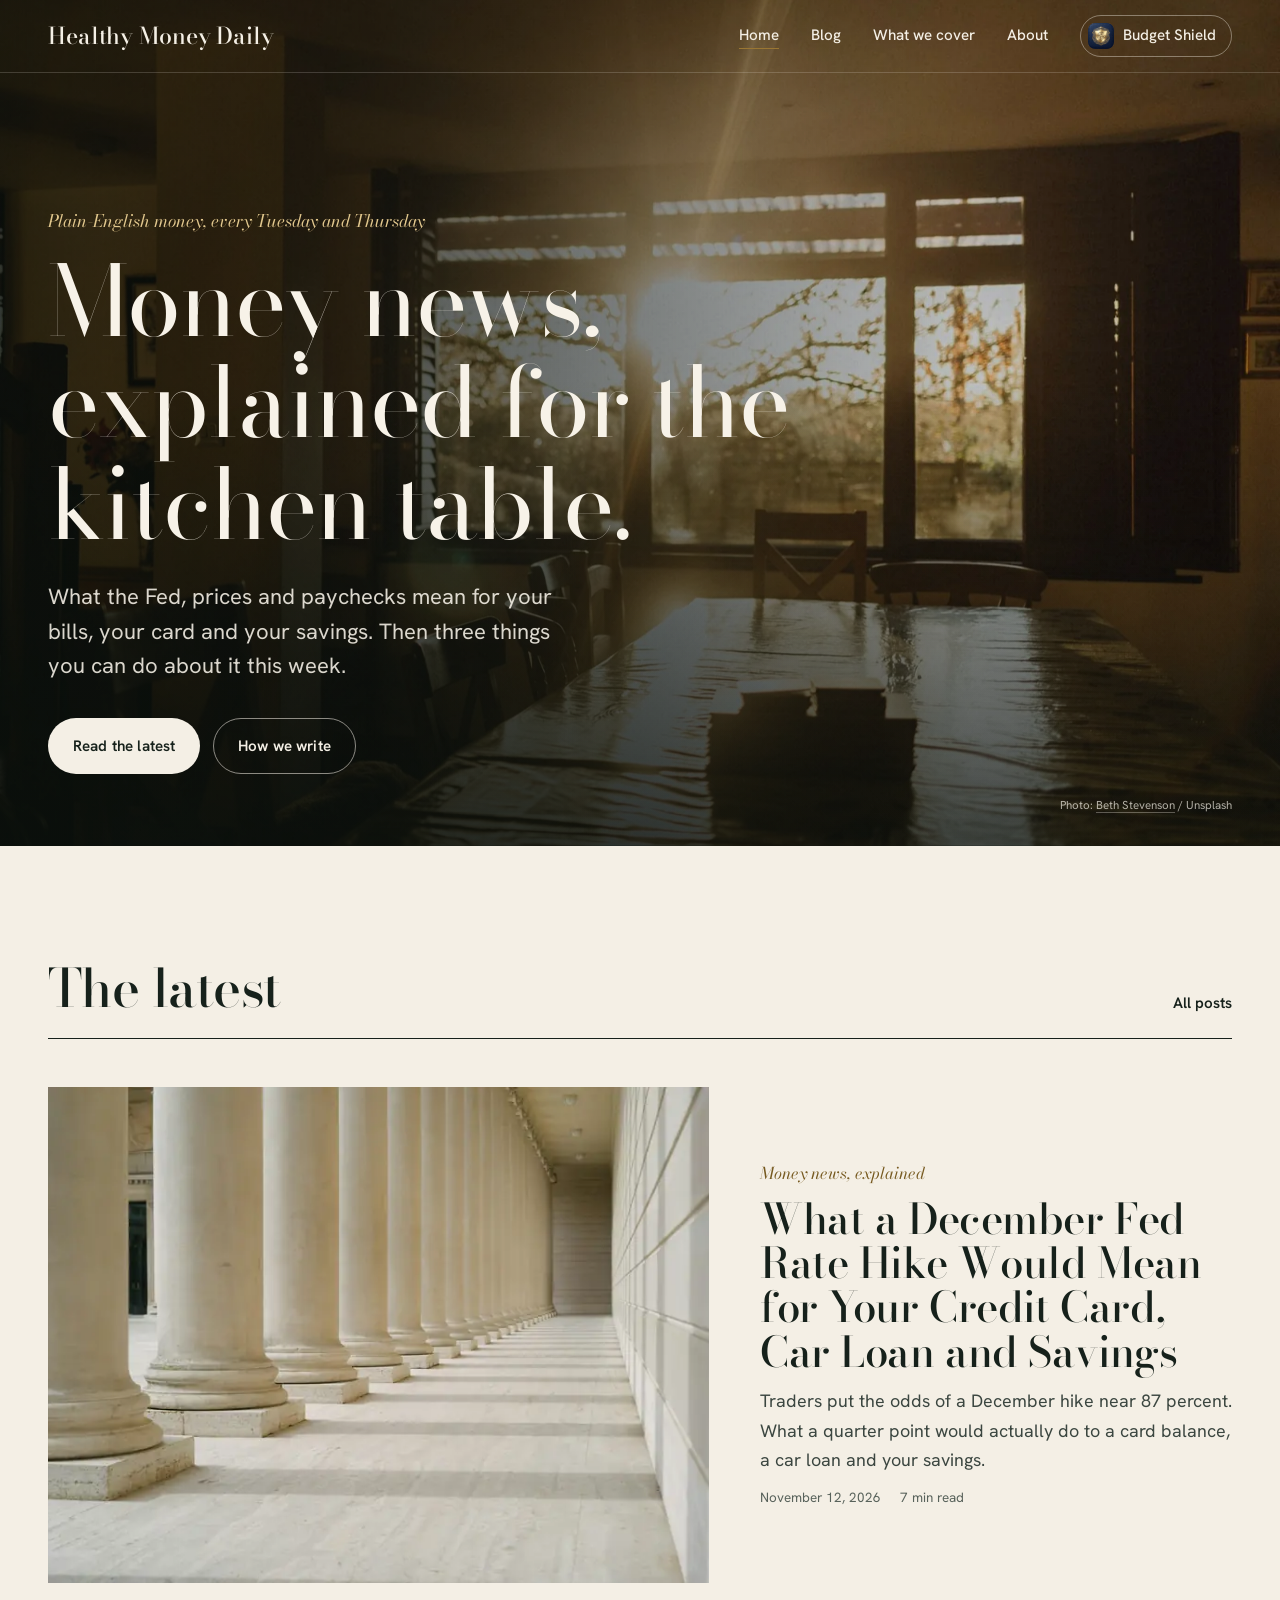
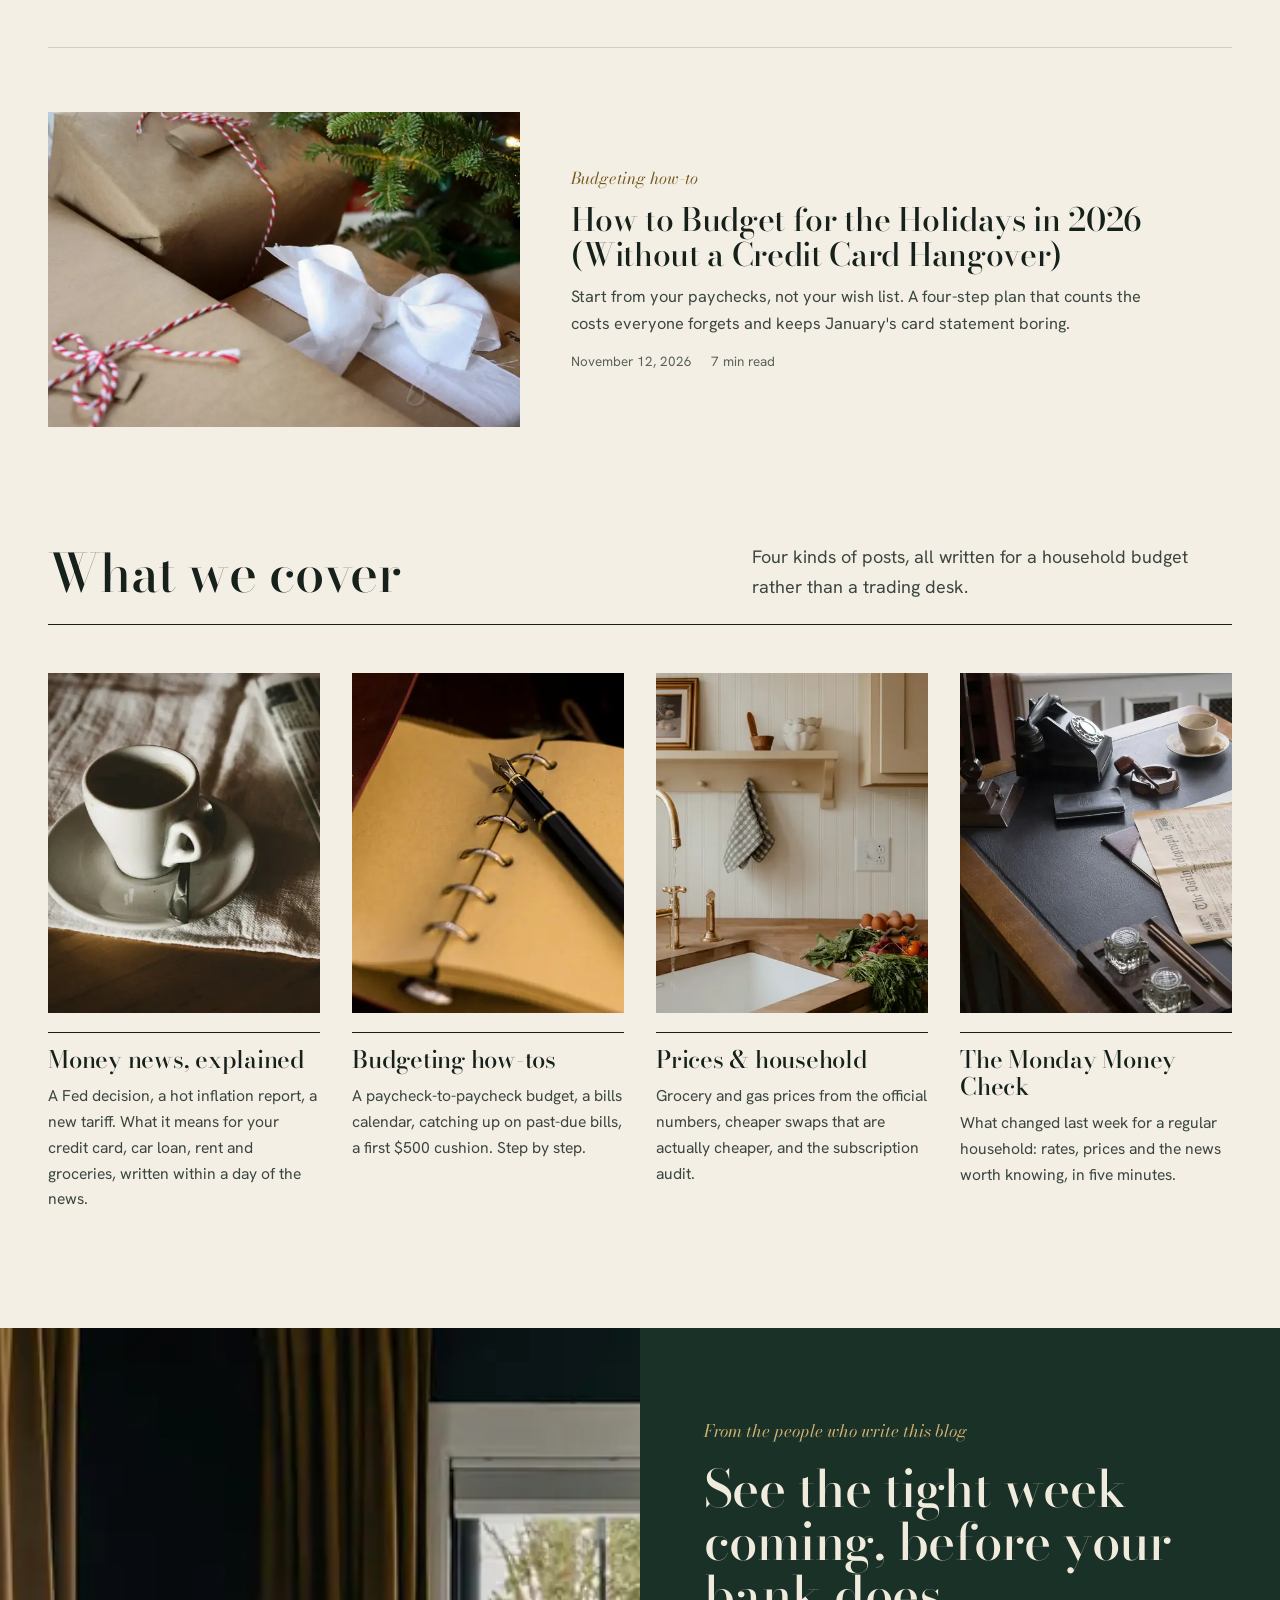
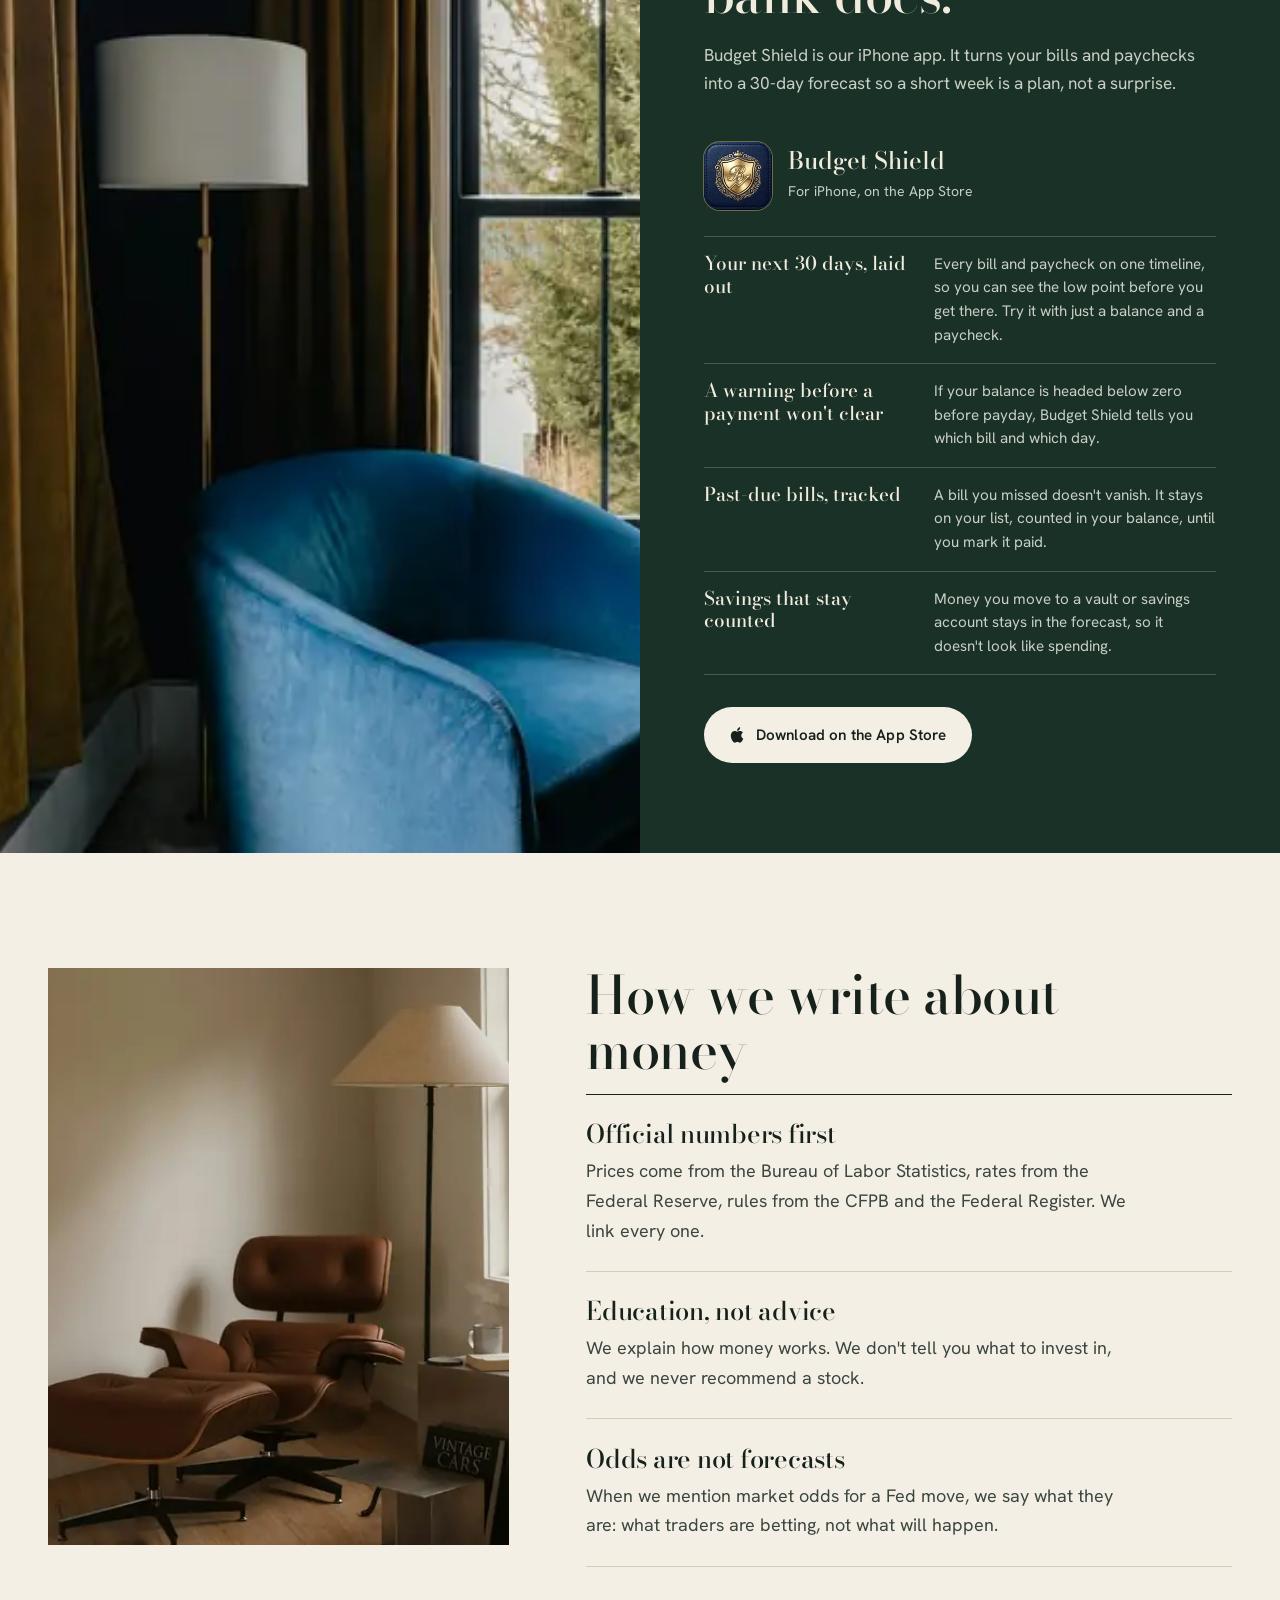
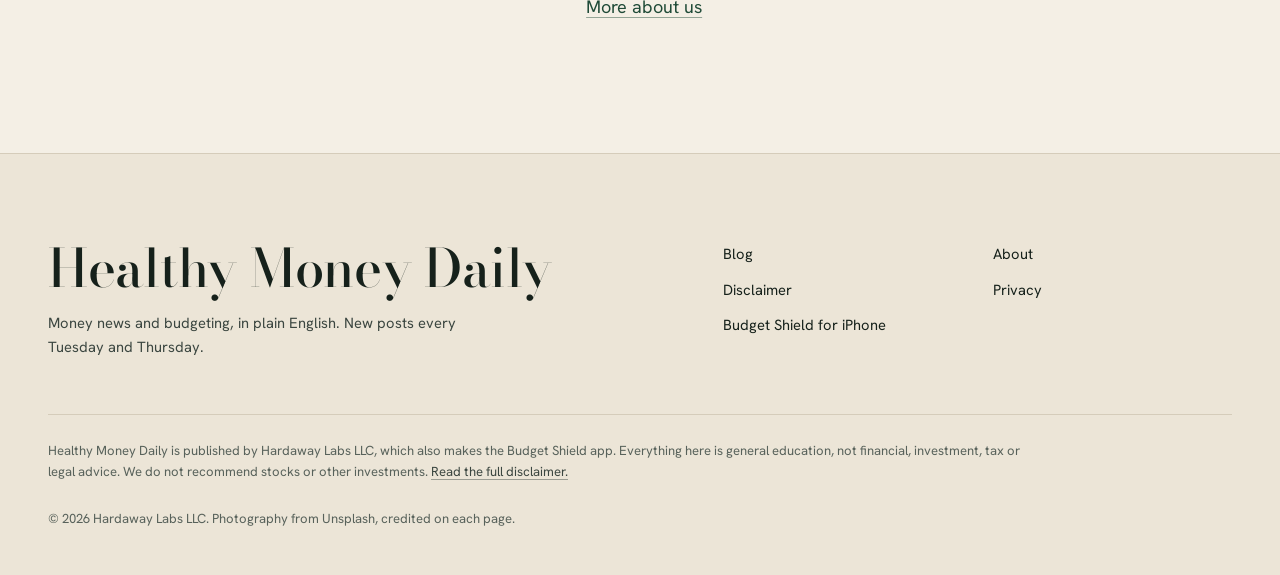
==== commit 18ff0dac: "Menu: Home link on every page; pressing a link flashes dark green with gold text instead of white Co" ====
--- a/index.html
+++ b/index.html
@@ -24,7 +24,7 @@
 <link rel="preconnect" href="https://fonts.googleapis.com"><link rel="preconnect" href="https://fonts.gstatic.com" crossorigin>
 <link href="https://fonts.googleapis.com/css2?family=Bodoni+Moda:ital,opsz,wght@0,6..96,400..700;1,6..96,400..600&family=Hanken+Grotesk:wght@400;500;600&display=swap" rel="stylesheet">
 <link rel="preload" as="image" href="/assets/photos/dining-sun-1600.webp" imagesrcset="/assets/photos/dining-sun-800.webp 800w, /assets/photos/dining-sun-1600.webp 1600w" imagesizes="100vw">
-<link rel="stylesheet" href="/assets/site.css?v=0ccb2bcfcb">
+<link rel="stylesheet" href="/assets/site.css?v=dc6818da46">
 <script>document.documentElement.classList.add('js');setTimeout(function(){if(!window.__hmdReady)document.documentElement.classList.remove('js')},2500)</script>
 <script>
 !function(t,e){var o,n,p,r;e.__SV||(window.posthog=e,e._i=[],e.init=function(i,s,a){function g(t,e){var o=e.split(".");2==o.length&&(t=t[o[0]],e=o[1]),t[e]=function(){t.push([e].concat(Array.prototype.slice.call(arguments,0)))}}(p=t.createElement("script")).type="text/javascript",p.crossOrigin="anonymous",p.async=!0,p.src=s.api_host.replace(".i.posthog.com","-assets.i.posthog.com")+"/static/array.js",(r=t.getElementsByTagName("script")[0]).parentNode.insertBefore(p,r);var u=e;for(void 0!==a?u=e[a]=[]:a="posthog",u.people=u.people||[],u.toString=function(t){var e="posthog";return"posthog"!==a&&(e+="."+a),t||(e+=" (stub)"),e},u.people.toString=function(){return u.toString(1)+".people (stub)"},o="init capture register register_once register_for_session unregister unregister_for_session getFeatureFlag getFeatureFlagPayload isFeatureEnabled reloadFeatureFlags updateEarlyAccessFeatureEnrollment getEarlyAccessFeatures on onFeatureFlags onSessionId getSurveys getActiveMatchingSurveys renderSurvey canRenderSurvey identify setPersonProperties group resetGroups setPersonPropertiesForFlags resetPersonPropertiesForFlags setGroupPropertiesForFlags resetGroupPropertiesForFlags reset get_distinct_id getGroups get_session_id get_session_replay_url alias set_config startSessionRecording stopSessionRecording sessionRecordingStarted captureException loadToolbar get_property getSessionProperty createPersonProfile opt_in_capturing opt_out_capturing has_opted_in_capturing has_opted_out_capturing clear_opt_in_out_capturing debug getPageviewId".split(" "),n=0;n<o.length;n++)g(u,o[n]);e._i.push([i,s,a])},e.__SV=1)}(document,window.posthog||[]);
@@ -37,6 +37,7 @@
     <a class="brand" href="/">Healthy Money Daily</a>
     <button class="nav-toggle" aria-label="Menu" aria-expanded="false" aria-controls="nav-links"><span></span><span></span><span></span></button>
     <div class="nav-links" id="nav-links">
+      <a href="/" aria-current="page">Home</a>
       <a href="/blog">Blog</a>
       <a href="/#lanes">What we cover</a>
       <a href="/about">About</a>
--- a/assets/site.css
+++ b/assets/site.css
@@ -74,10 +74,16 @@
 .nav-over .brand,.nav-over .nav-links a,.nav-over .nav-toggle{color:#F4EFE5}
 .nav-over .nav-links a:hover{color:#fff}
 .nav-over .nav-links .nav-app{border-color:rgba(244,239,229,.4)}
+/* Pressing a link or button: a dark-green tint, gold text (Chris 11-12: not the white flash) */
+a,button,.btn{-webkit-tap-highlight-color:rgba(26,49,39,.22)}
+a:active{color:var(--brass-ink)}
+.btn:active,.nav-links .nav-app:active{background:var(--forest);color:var(--on-forest);border-color:var(--forest)}
 @media(max-width:820px){
   .nav-links{display:none;position:absolute;left:0;right:0;top:72px;background:var(--paper);border-bottom:1px solid var(--rule);flex-direction:column;align-items:stretch;padding:.2rem var(--gutter) 1.2rem;gap:0}
-  .nav-links a{padding:1rem 0;border-top:1px solid var(--rule);font-size:1.1rem}
-  .nav-links .nav-app{margin-top:1rem;border:1px solid var(--rule);justify-content:center;padding:.6rem}
+  .nav-links a{padding:1rem var(--gutter);margin:0 calc(-1 * var(--gutter));border-top:1px solid var(--rule);font-size:1.1rem;-webkit-tap-highlight-color:transparent}
+  .nav-links a:active,.nav-over .nav-links a:active{background:var(--forest);color:var(--brass-light)}
+  .nav-links a[aria-current]{box-shadow:inset 3px 0 0 var(--brass);color:var(--ink)}
+  .nav-links .nav-app{margin:1rem 0 0;border:1px solid var(--rule);justify-content:center;padding:.6rem}
   .nav.open .nav-links{display:flex}
   .nav-toggle{display:flex}
   .nav.open .nav-toggle span:nth-child(1){transform:translateY(7.5px) rotate(45deg)}
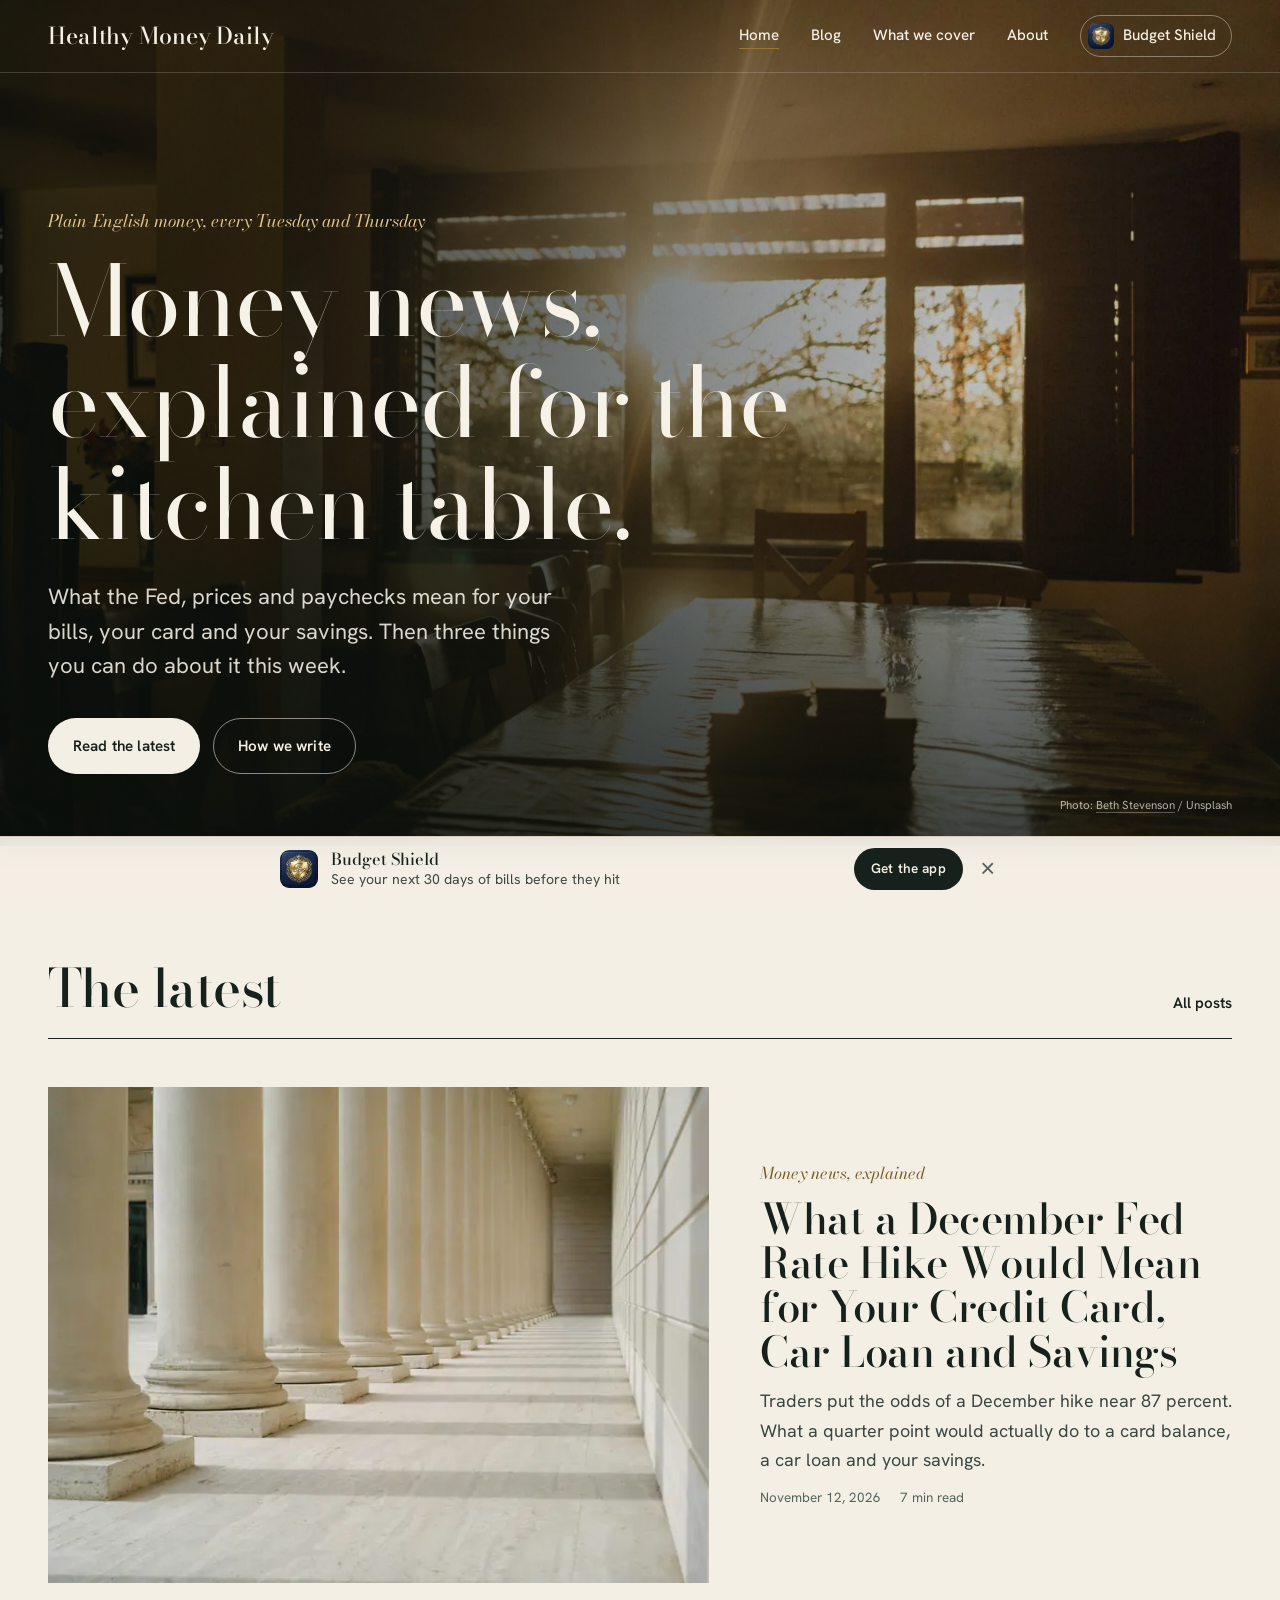
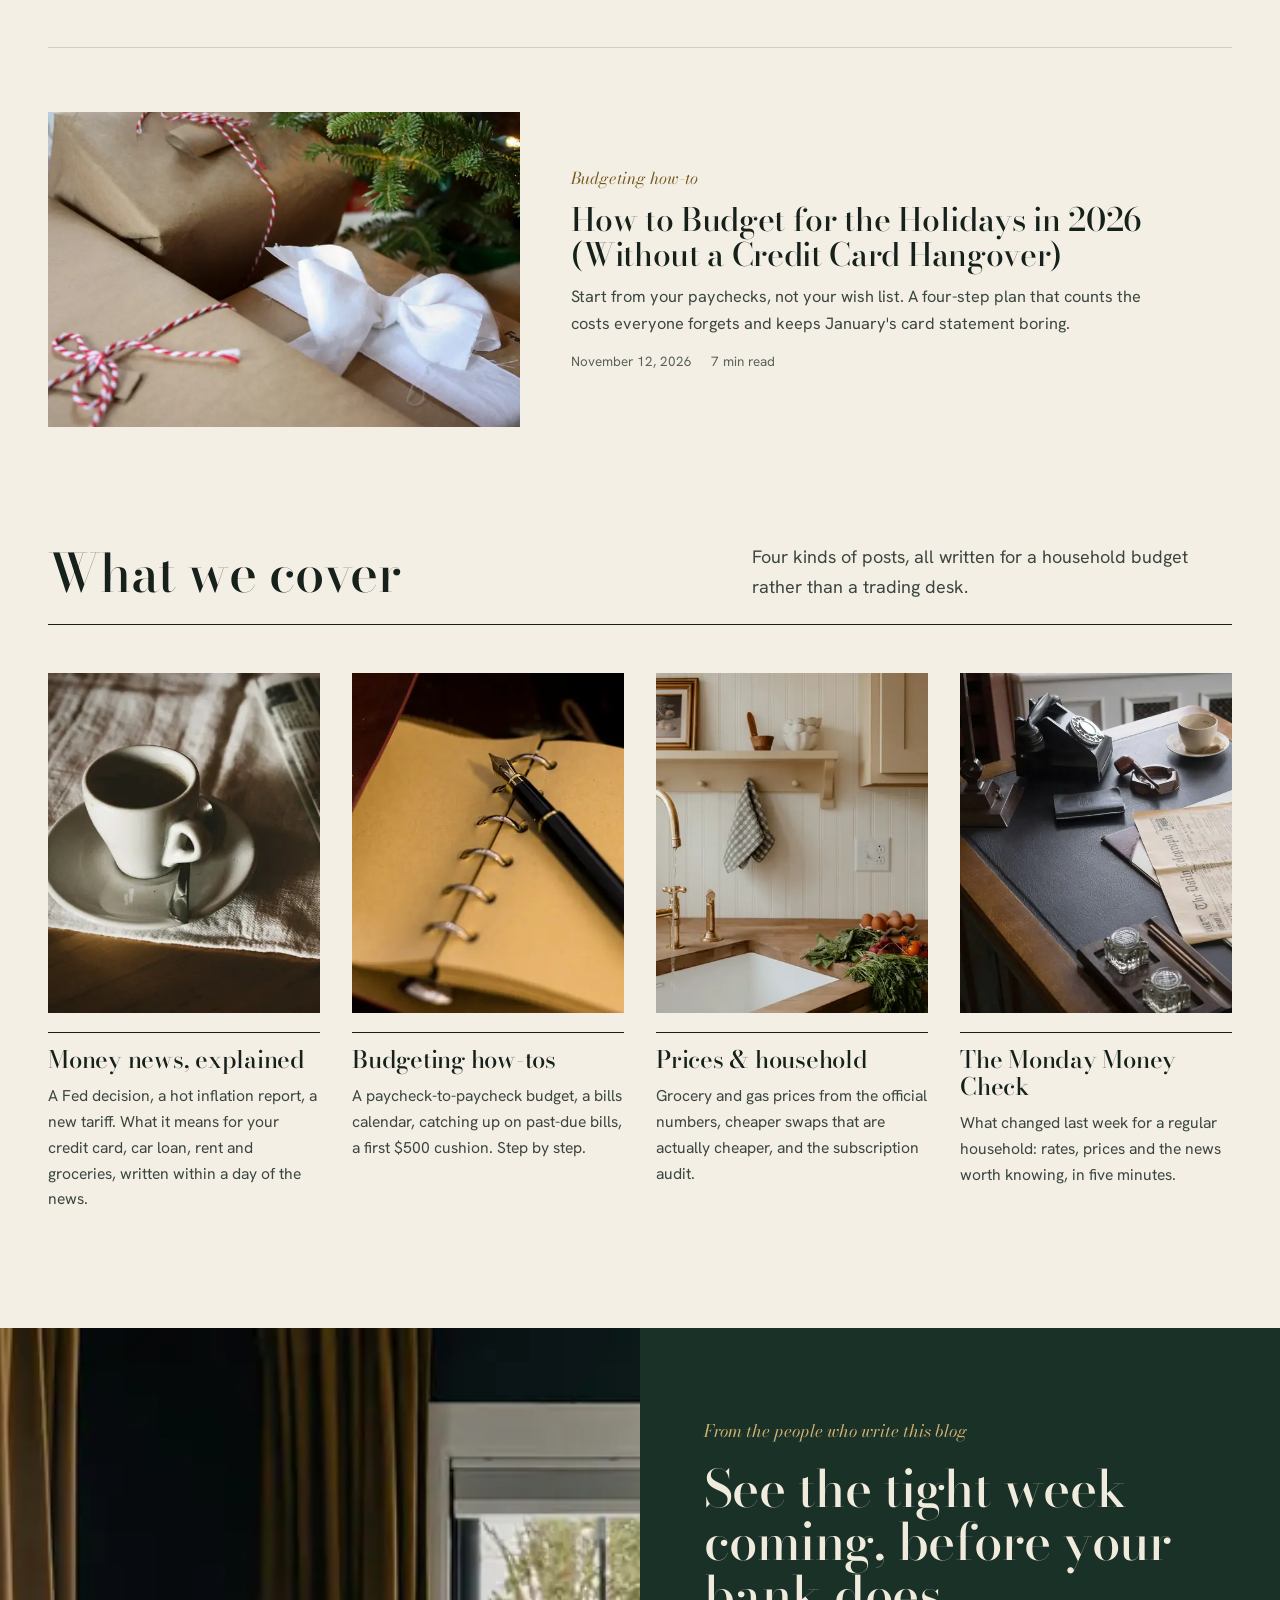
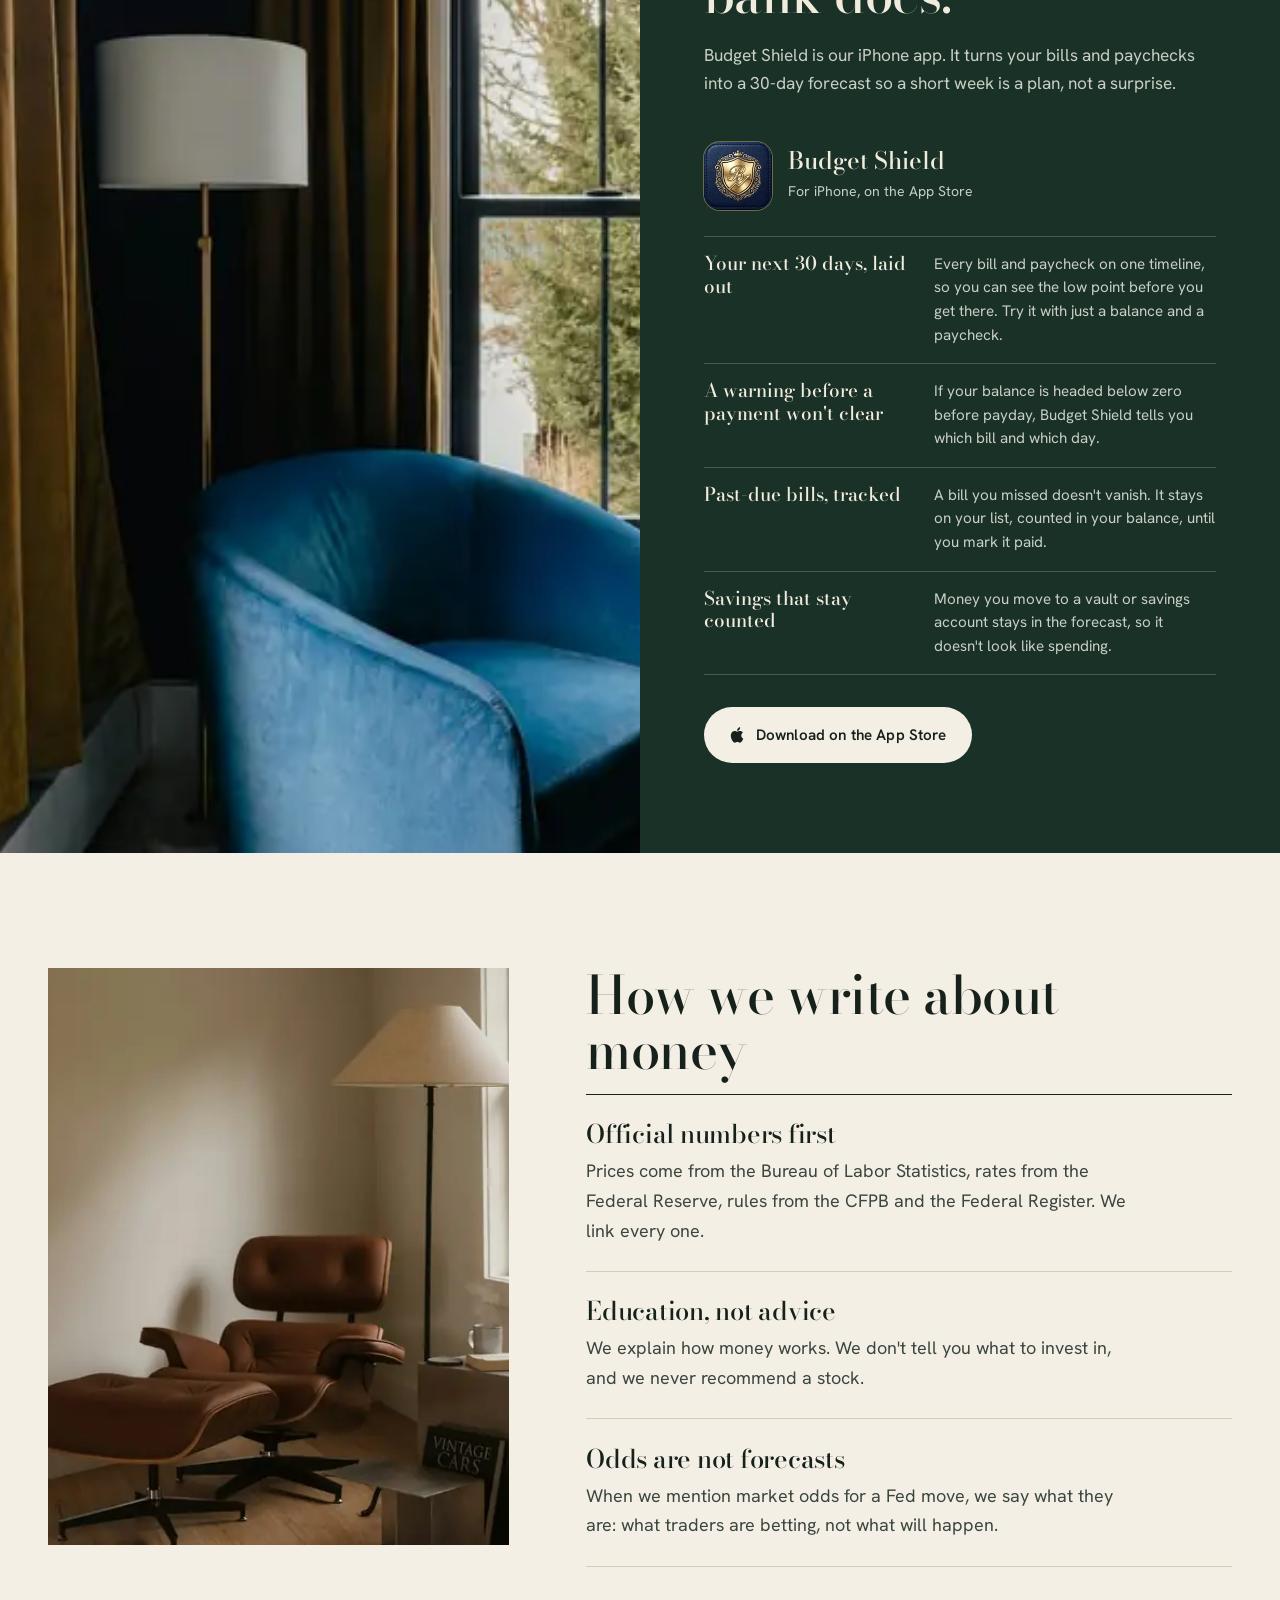
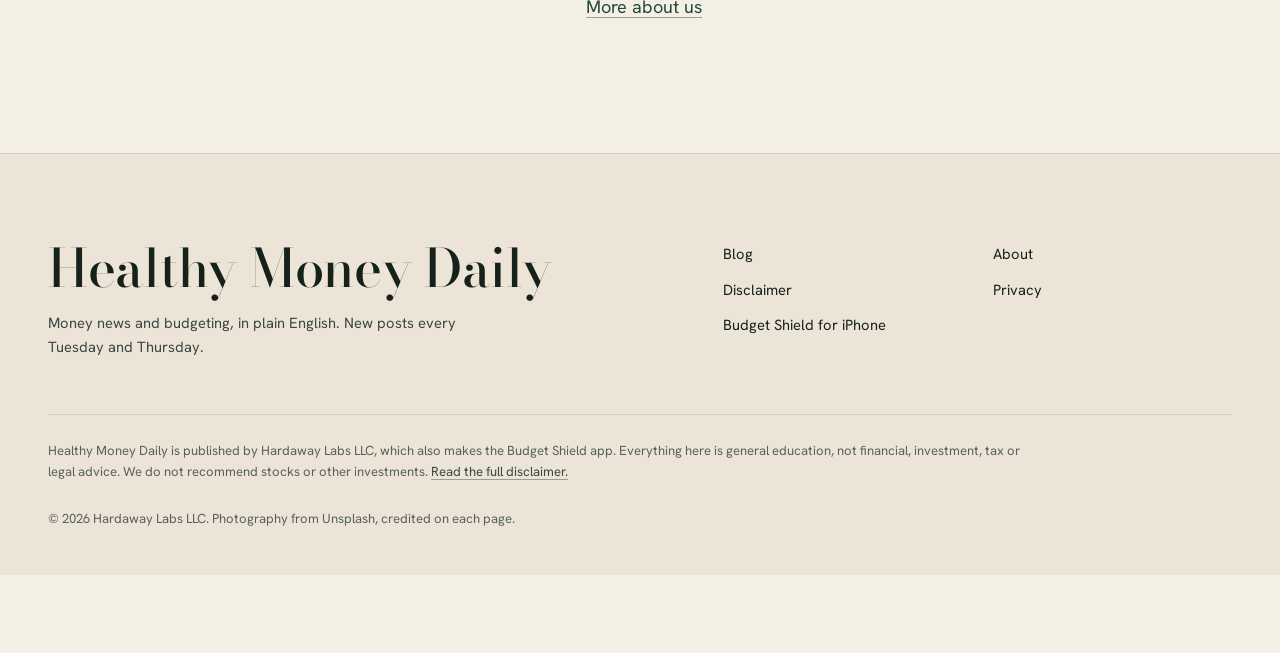
==== commit 9951c009: "Budget Shield bar on every page (only posts had it); re-stamped site.css/js Co-Authored-By: Claude O" ====
--- a/index.html
+++ b/index.html
@@ -24,7 +24,7 @@
 <link rel="preconnect" href="https://fonts.googleapis.com"><link rel="preconnect" href="https://fonts.gstatic.com" crossorigin>
 <link href="https://fonts.googleapis.com/css2?family=Bodoni+Moda:ital,opsz,wght@0,6..96,400..700;1,6..96,400..600&family=Hanken+Grotesk:wght@400;500;600&display=swap" rel="stylesheet">
 <link rel="preload" as="image" href="/assets/photos/dining-sun-1600.webp" imagesrcset="/assets/photos/dining-sun-800.webp 800w, /assets/photos/dining-sun-1600.webp 1600w" imagesizes="100vw">
-<link rel="stylesheet" href="/assets/site.css?v=dc6818da46">
+<link rel="stylesheet" href="/assets/site.css?v=14f8d21a7b">
 <script>document.documentElement.classList.add('js');setTimeout(function(){if(!window.__hmdReady)document.documentElement.classList.remove('js')},2500)</script>
 <script>
 !function(t,e){var o,n,p,r;e.__SV||(window.posthog=e,e._i=[],e.init=function(i,s,a){function g(t,e){var o=e.split(".");2==o.length&&(t=t[o[0]],e=o[1]),t[e]=function(){t.push([e].concat(Array.prototype.slice.call(arguments,0)))}}(p=t.createElement("script")).type="text/javascript",p.crossOrigin="anonymous",p.async=!0,p.src=s.api_host.replace(".i.posthog.com","-assets.i.posthog.com")+"/static/array.js",(r=t.getElementsByTagName("script")[0]).parentNode.insertBefore(p,r);var u=e;for(void 0!==a?u=e[a]=[]:a="posthog",u.people=u.people||[],u.toString=function(t){var e="posthog";return"posthog"!==a&&(e+="."+a),t||(e+=" (stub)"),e},u.people.toString=function(){return u.toString(1)+".people (stub)"},o="init capture register register_once register_for_session unregister unregister_for_session getFeatureFlag getFeatureFlagPayload isFeatureEnabled reloadFeatureFlags updateEarlyAccessFeatureEnrollment getEarlyAccessFeatures on onFeatureFlags onSessionId getSurveys getActiveMatchingSurveys renderSurvey canRenderSurvey identify setPersonProperties group resetGroups setPersonPropertiesForFlags resetPersonPropertiesForFlags setGroupPropertiesForFlags resetGroupPropertiesForFlags reset get_distinct_id getGroups get_session_id get_session_replay_url alias set_config startSessionRecording stopSessionRecording sessionRecordingStarted captureException loadToolbar get_property getSessionProperty createPersonProfile opt_in_capturing opt_out_capturing has_opted_in_capturing has_opted_out_capturing clear_opt_in_out_capturing debug getPageviewId".split(" "),n=0;n<o.length;n++)g(u,o[n]);e._i.push([i,s,a])},e.__SV=1)}(document,window.posthog||[]);
@@ -153,6 +153,6 @@
     <p class="disc">&copy; 2026 Hardaway Labs LLC. Photography from Unsplash, credited on each page.</p>
   </div>
 </footer>
-<script src="/assets/site.js?v=42a70211ec" defer></script>
+<script src="/assets/site.js?v=b7bca02de7" defer></script>
 </body>
 </html>
--- a/assets/site.css
+++ b/assets/site.css
@@ -226,3 +226,15 @@
   .js [data-reveal]{opacity:0;transform:translateY(18px);transition:opacity .9s cubic-bezier(.2,.7,.2,1),transform .9s cubic-bezier(.2,.7,.2,1)}
   .js [data-reveal].in{opacity:1;transform:none}
 }
+
+/* Budget Shield bar on every page (11-12: only posts had it; copied from blog/_content/_template.html) */
+#hmd-sticky{position:fixed;left:0;right:0;bottom:0;z-index:60;background:color-mix(in srgb,var(--paper) 94%,transparent);backdrop-filter:blur(12px);-webkit-backdrop-filter:blur(12px);border-top:1px solid var(--rule);padding:.65rem var(--gutter) calc(.65rem + env(safe-area-inset-bottom,0px))}
+#hmd-sticky .in{max-width:720px;margin:0 auto;display:flex;align-items:center;gap:.8rem}
+#hmd-sticky img{width:38px;height:38px;border-radius:9px;flex-shrink:0}
+#hmd-sticky .tx{flex:1;font-size:.88rem;color:var(--ink-2);line-height:1.3;min-width:0;display:flex;flex-direction:column}
+#hmd-sticky .tx strong{color:var(--ink);font-family:var(--display);font-weight:500;font-size:1.02rem}
+#hmd-sticky .btn{padding:.55rem 1rem;font-size:.85rem}
+#hmd-sticky button{background:none;border:0;color:var(--ink-3);font-size:1.6rem;cursor:pointer;line-height:1;padding:.2rem .3rem}
+body.has-sticky{padding-bottom:78px}
+#hmd-sticky .short{display:none}
+@media(max-width:520px){#hmd-sticky .long{display:none}#hmd-sticky .short{display:inline}#hmd-sticky .tx{font-size:.82rem}#hmd-sticky .btn{padding:.5rem .8rem;font-size:.8rem}}
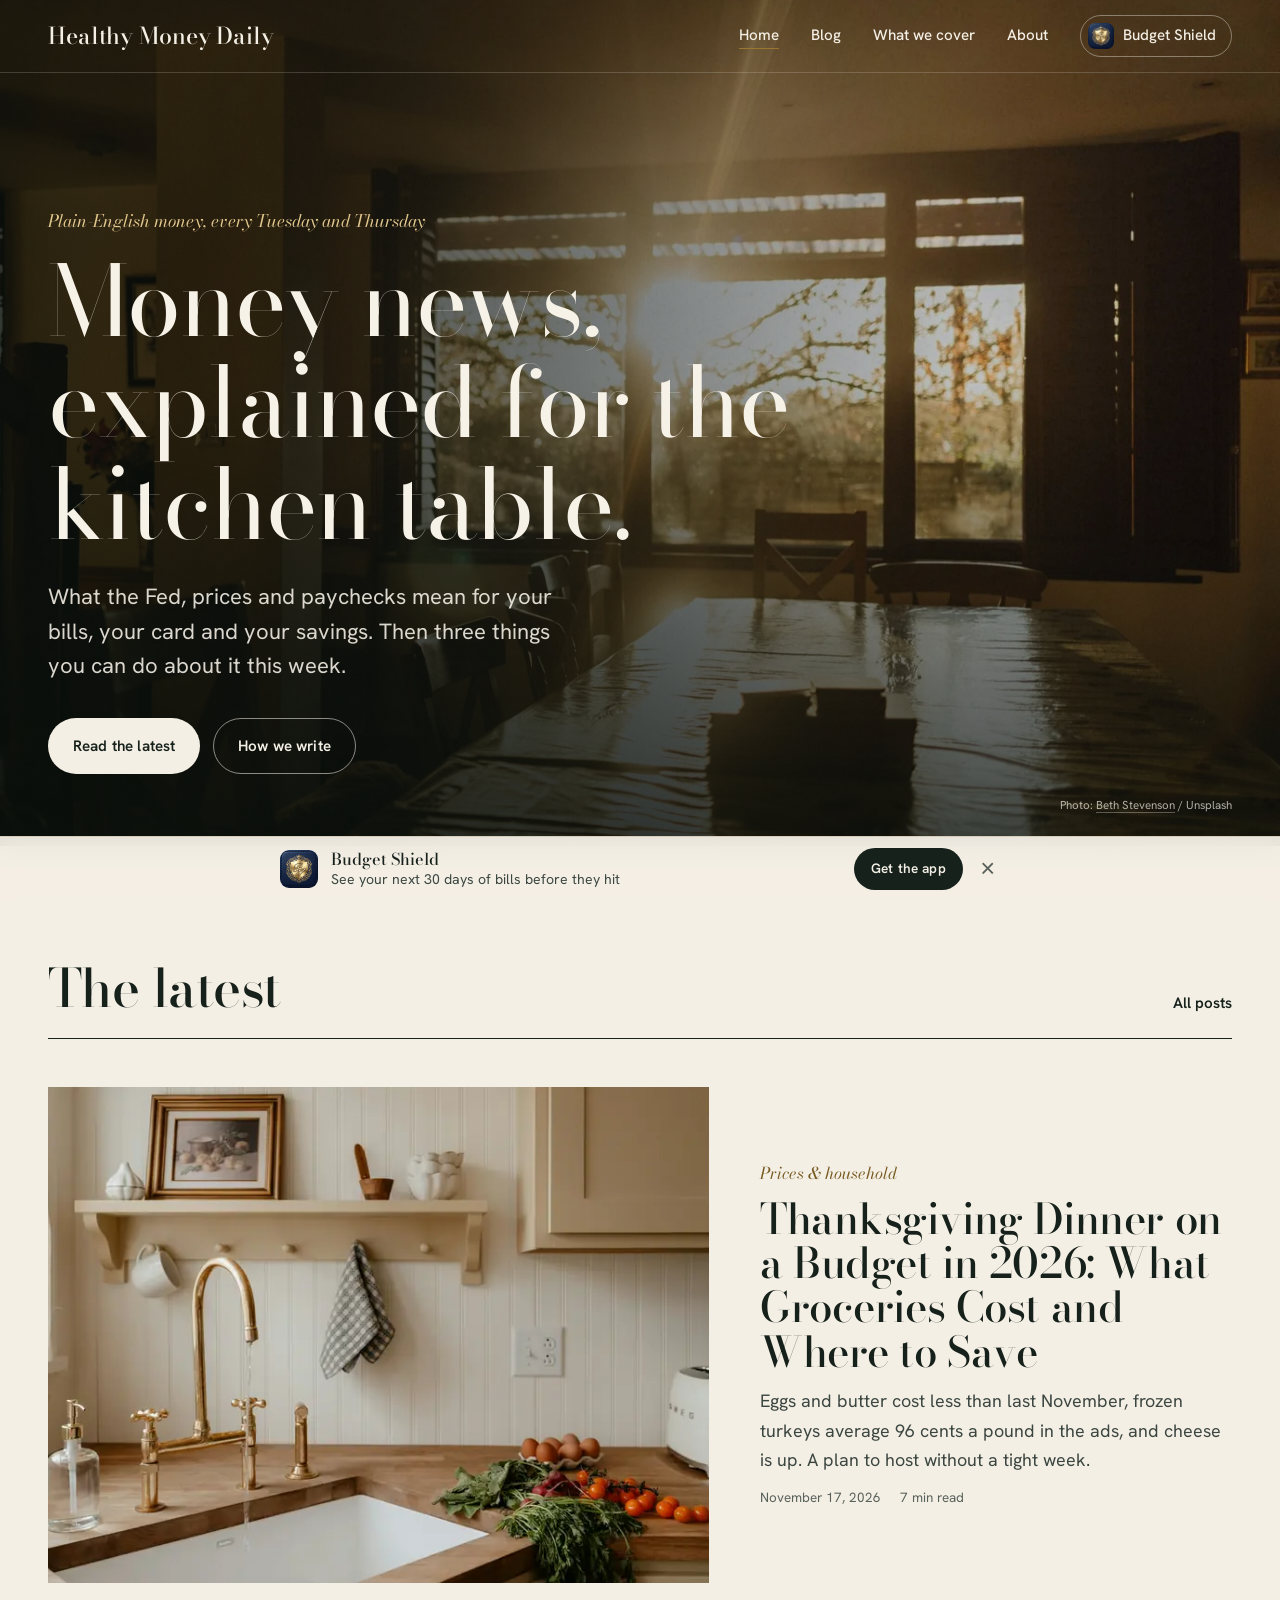
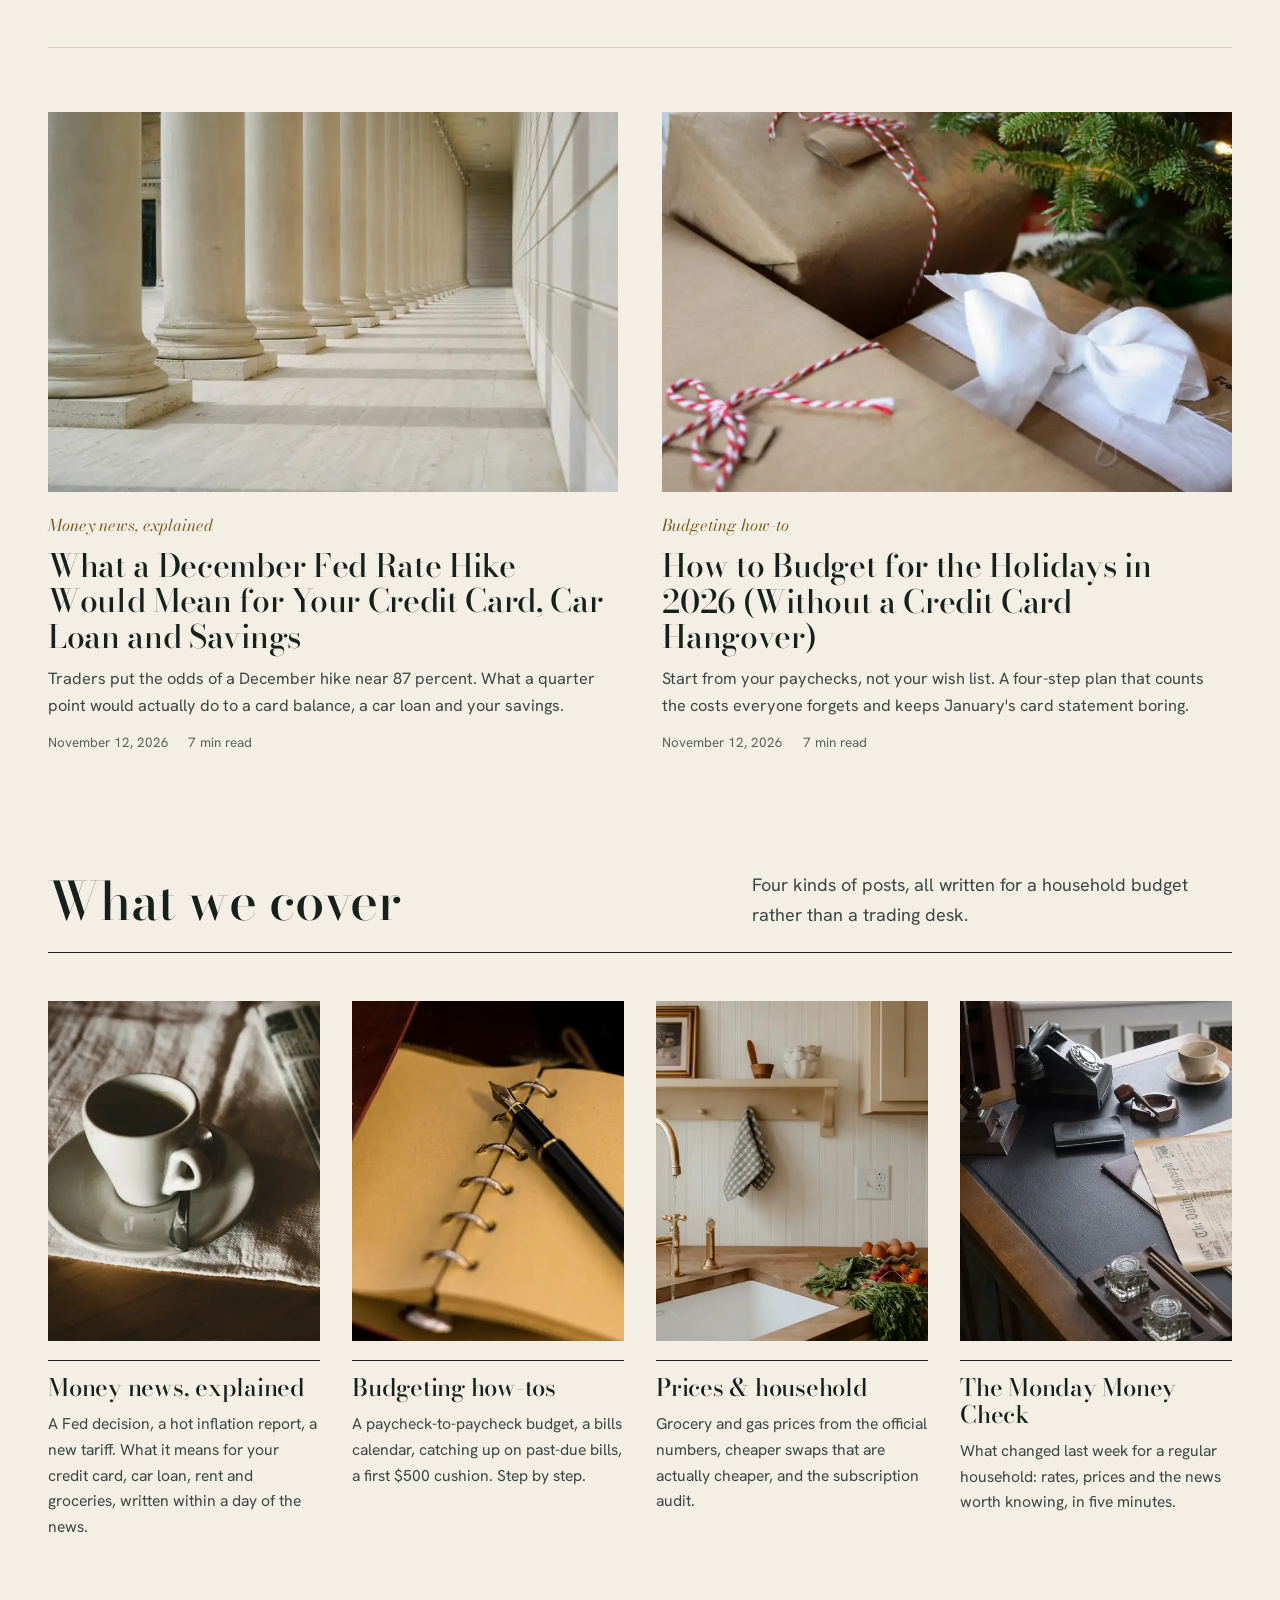
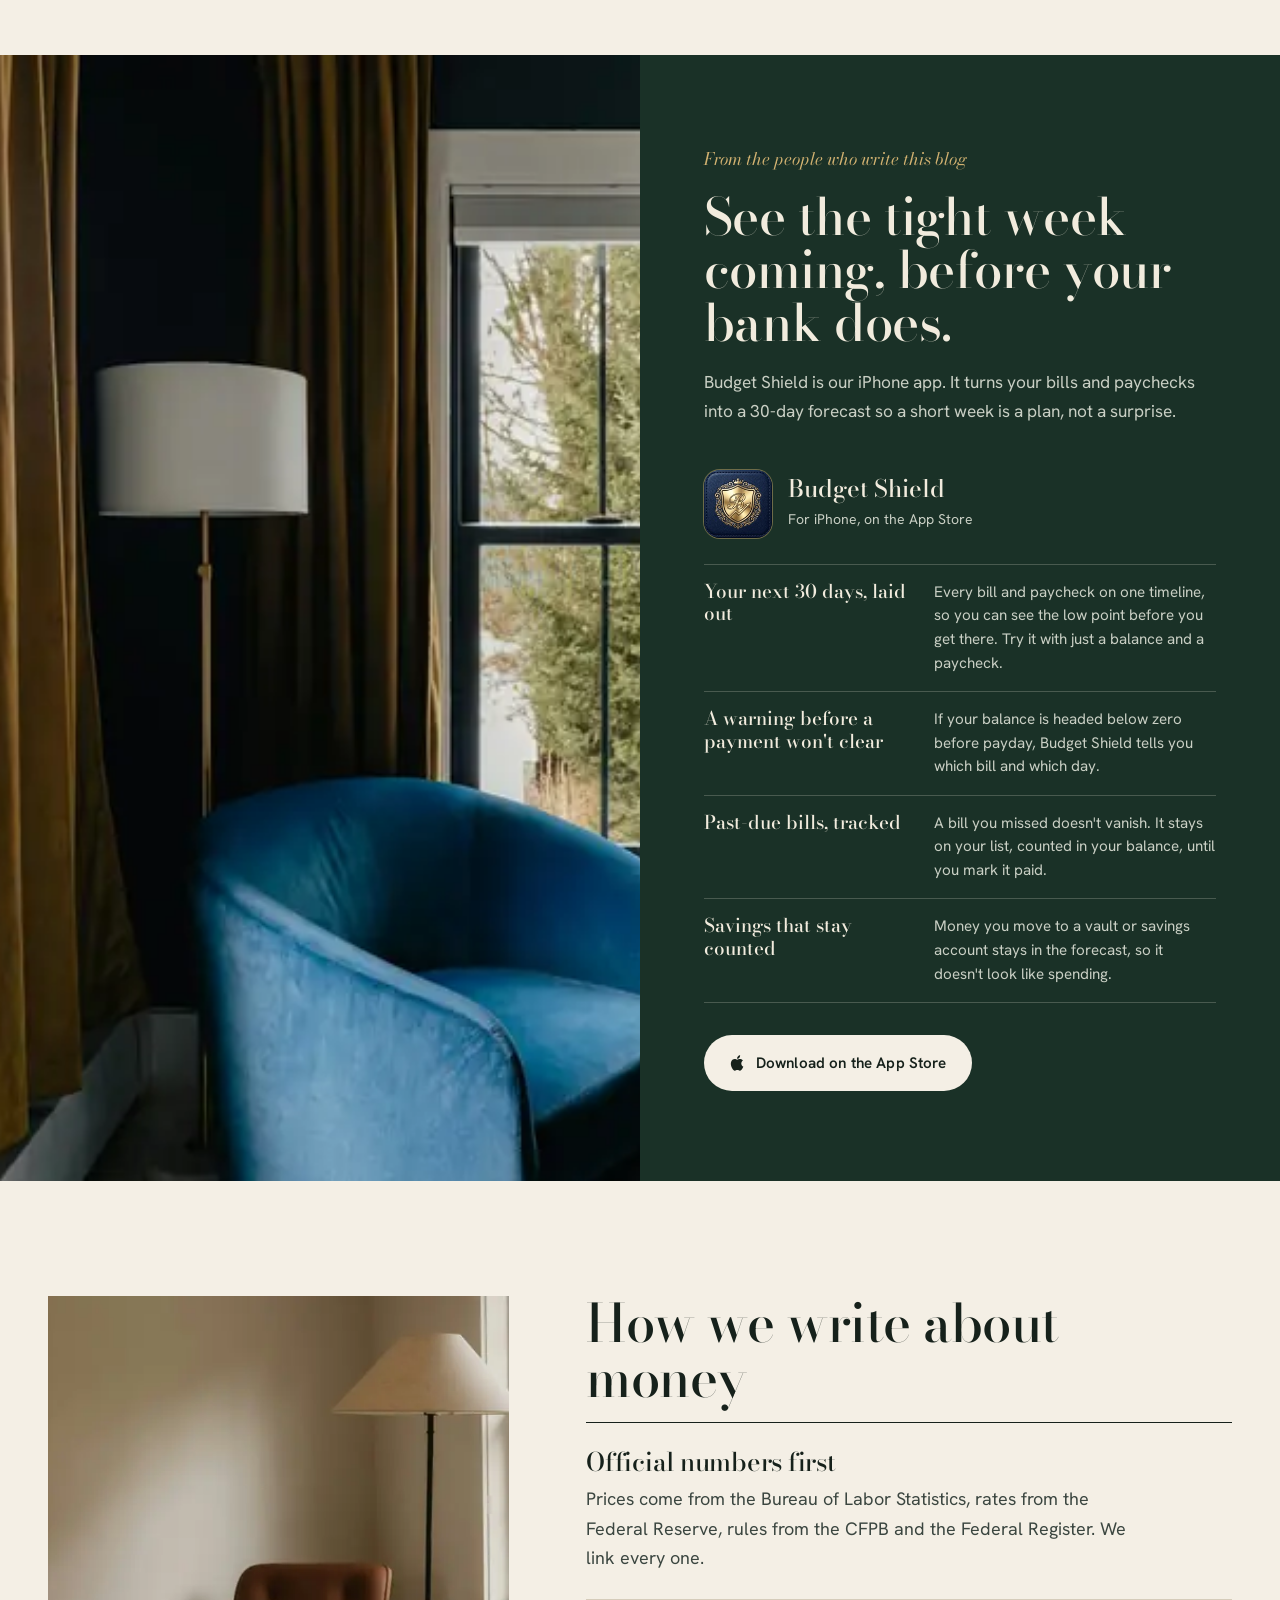
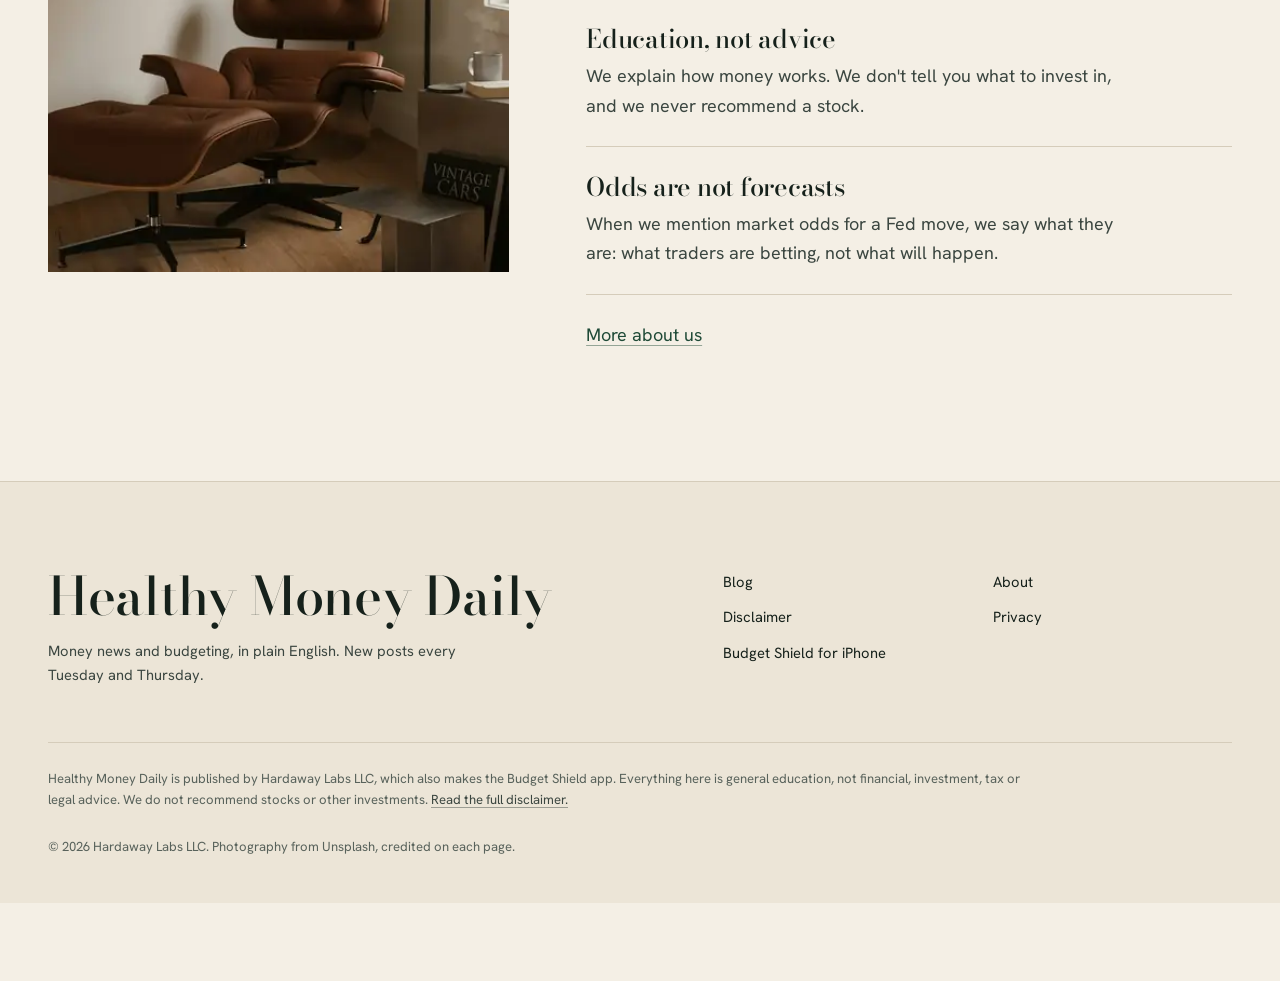
==== commit 035134c6: "Blog: Thanksgiving Dinner on a Budget in 2026: What Groceries Cost and Where to Save Co-Authored-By:" ====
--- a/index.html
+++ b/index.html
@@ -65,6 +65,15 @@
       <div class="sec-head" data-reveal><h2 id="latest-h">The latest</h2><a href="/blog">All posts</a></div>
       <div class="posts" id="latest-posts" data-reveal>
       <!--LATEST:START-->
+      <article class="post" data-slug="thanksgiving-dinner-on-a-budget-2026">
+        <a class="thumb" href="/blog/thanksgiving-dinner-on-a-budget-2026" tabindex="-1" aria-hidden="true"><img src="/assets/photos/kitchen-brass-1600.webp" srcset="/assets/photos/kitchen-brass-800.webp 800w, /assets/photos/kitchen-brass-1600.webp 1600w" sizes="(min-width: 760px) 50vw, 100vw" alt="" width="1600" height="1067" loading="lazy" decoding="async"></a>
+        <div class="post-text">
+          <p class="tag">Prices & household</p>
+          <h3><a href="/blog/thanksgiving-dinner-on-a-budget-2026">Thanksgiving Dinner on a Budget in 2026: What Groceries Cost and Where to Save</a></h3>
+          <p class="excerpt">Eggs and butter cost less than last November, frozen turkeys average 96 cents a pound in the ads, and cheese is up. A plan to host without a tight week.</p>
+          <p class="meta"><time datetime="2026-11-17">November 17, 2026</time><span>7 min read</span></p>
+        </div>
+      </article>
       <article class="post" data-slug="december-fed-rate-hike-what-it-means">
         <a class="thumb" href="/blog/december-fed-rate-hike-what-it-means" tabindex="-1" aria-hidden="true"><img src="/assets/photos/colonnade-1600.webp" srcset="/assets/photos/colonnade-800.webp 800w, /assets/photos/colonnade-1600.webp 1600w" sizes="(min-width: 760px) 50vw, 100vw" alt="" width="1600" height="1066" loading="lazy" decoding="async"></a>
         <div class="post-text">
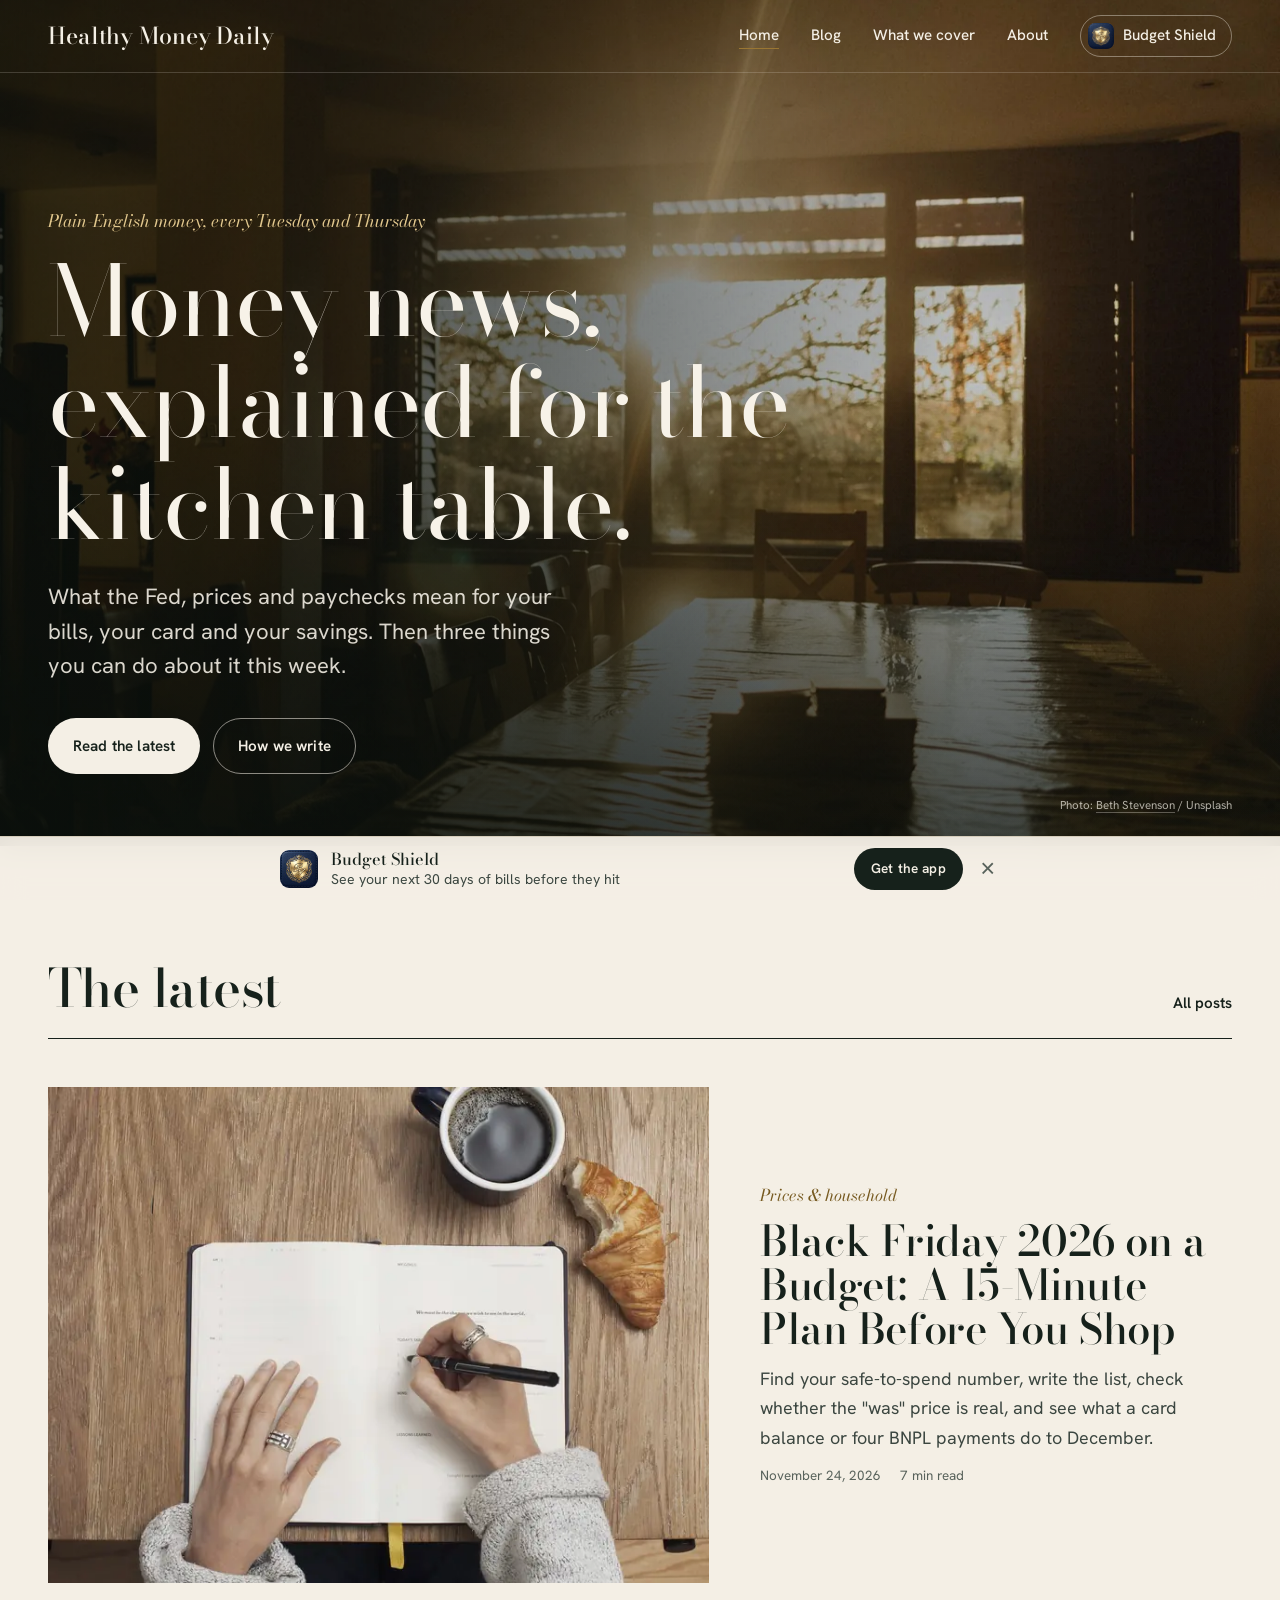
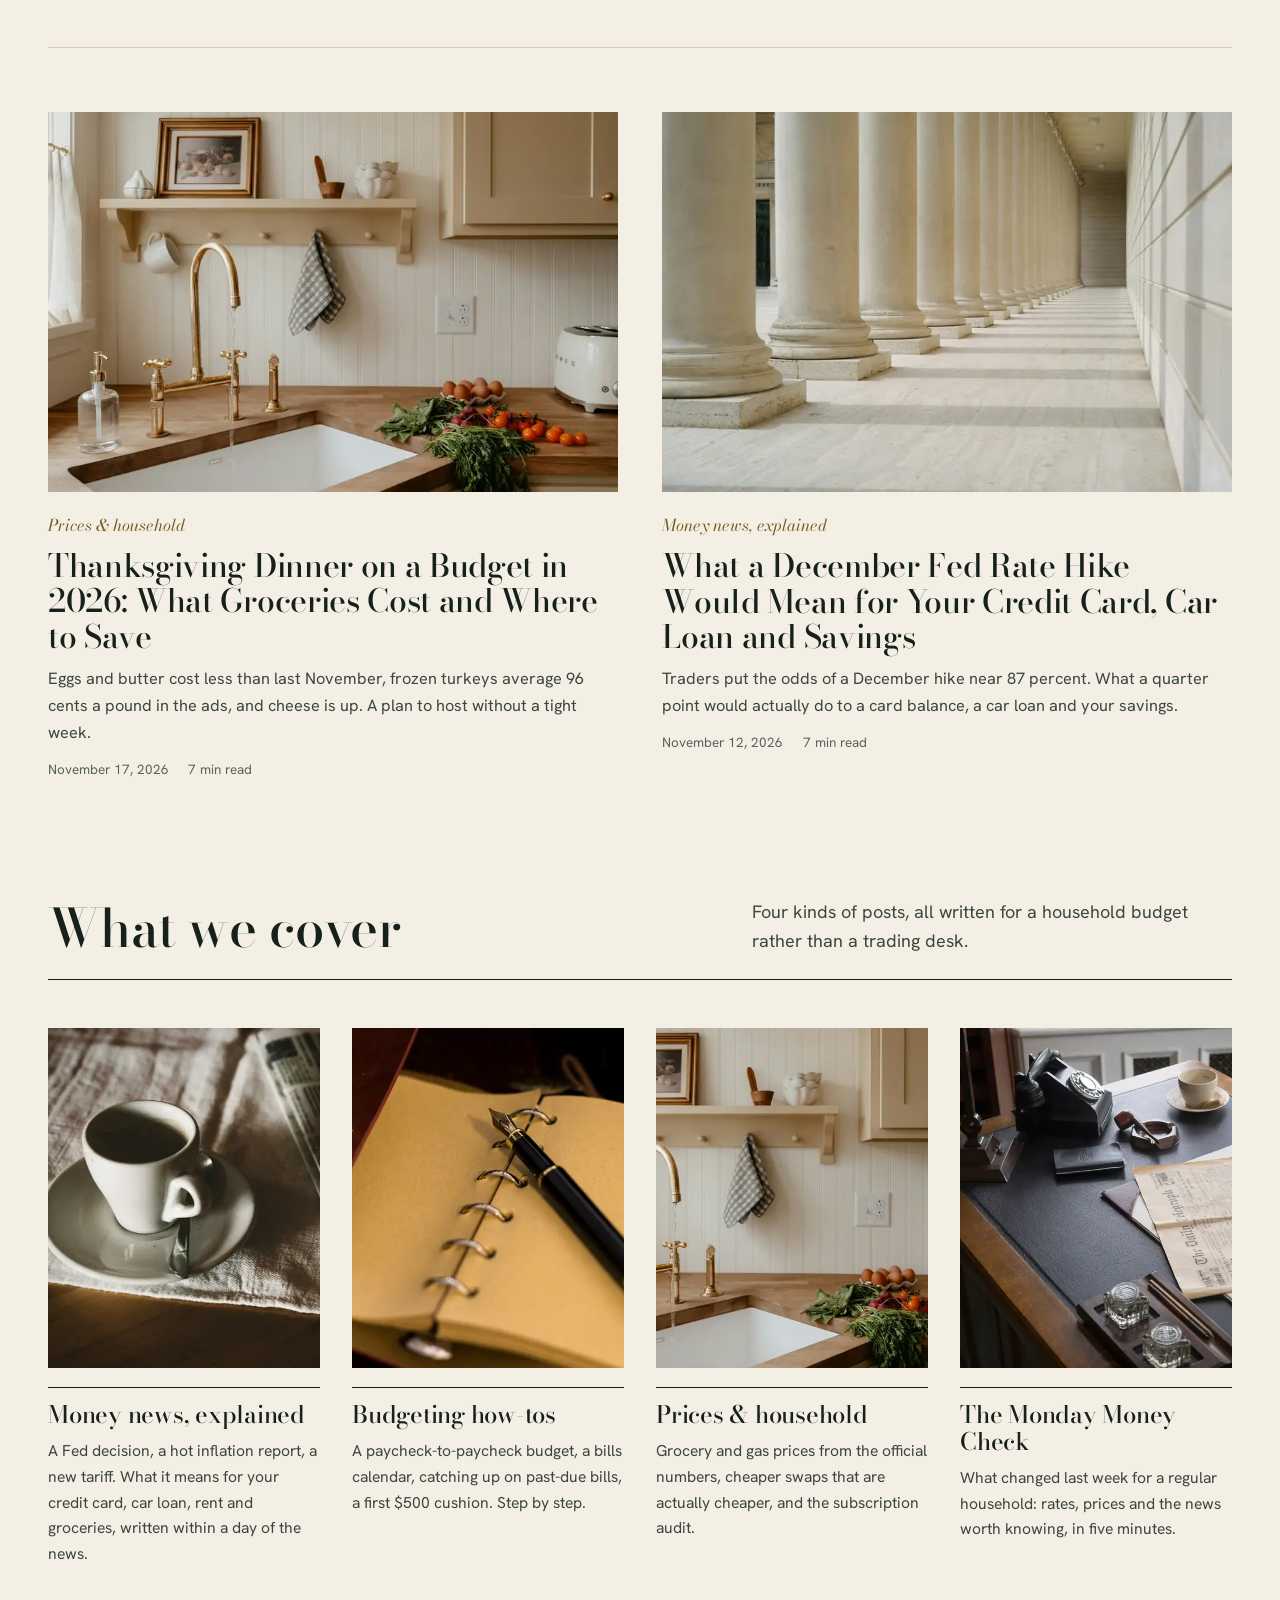
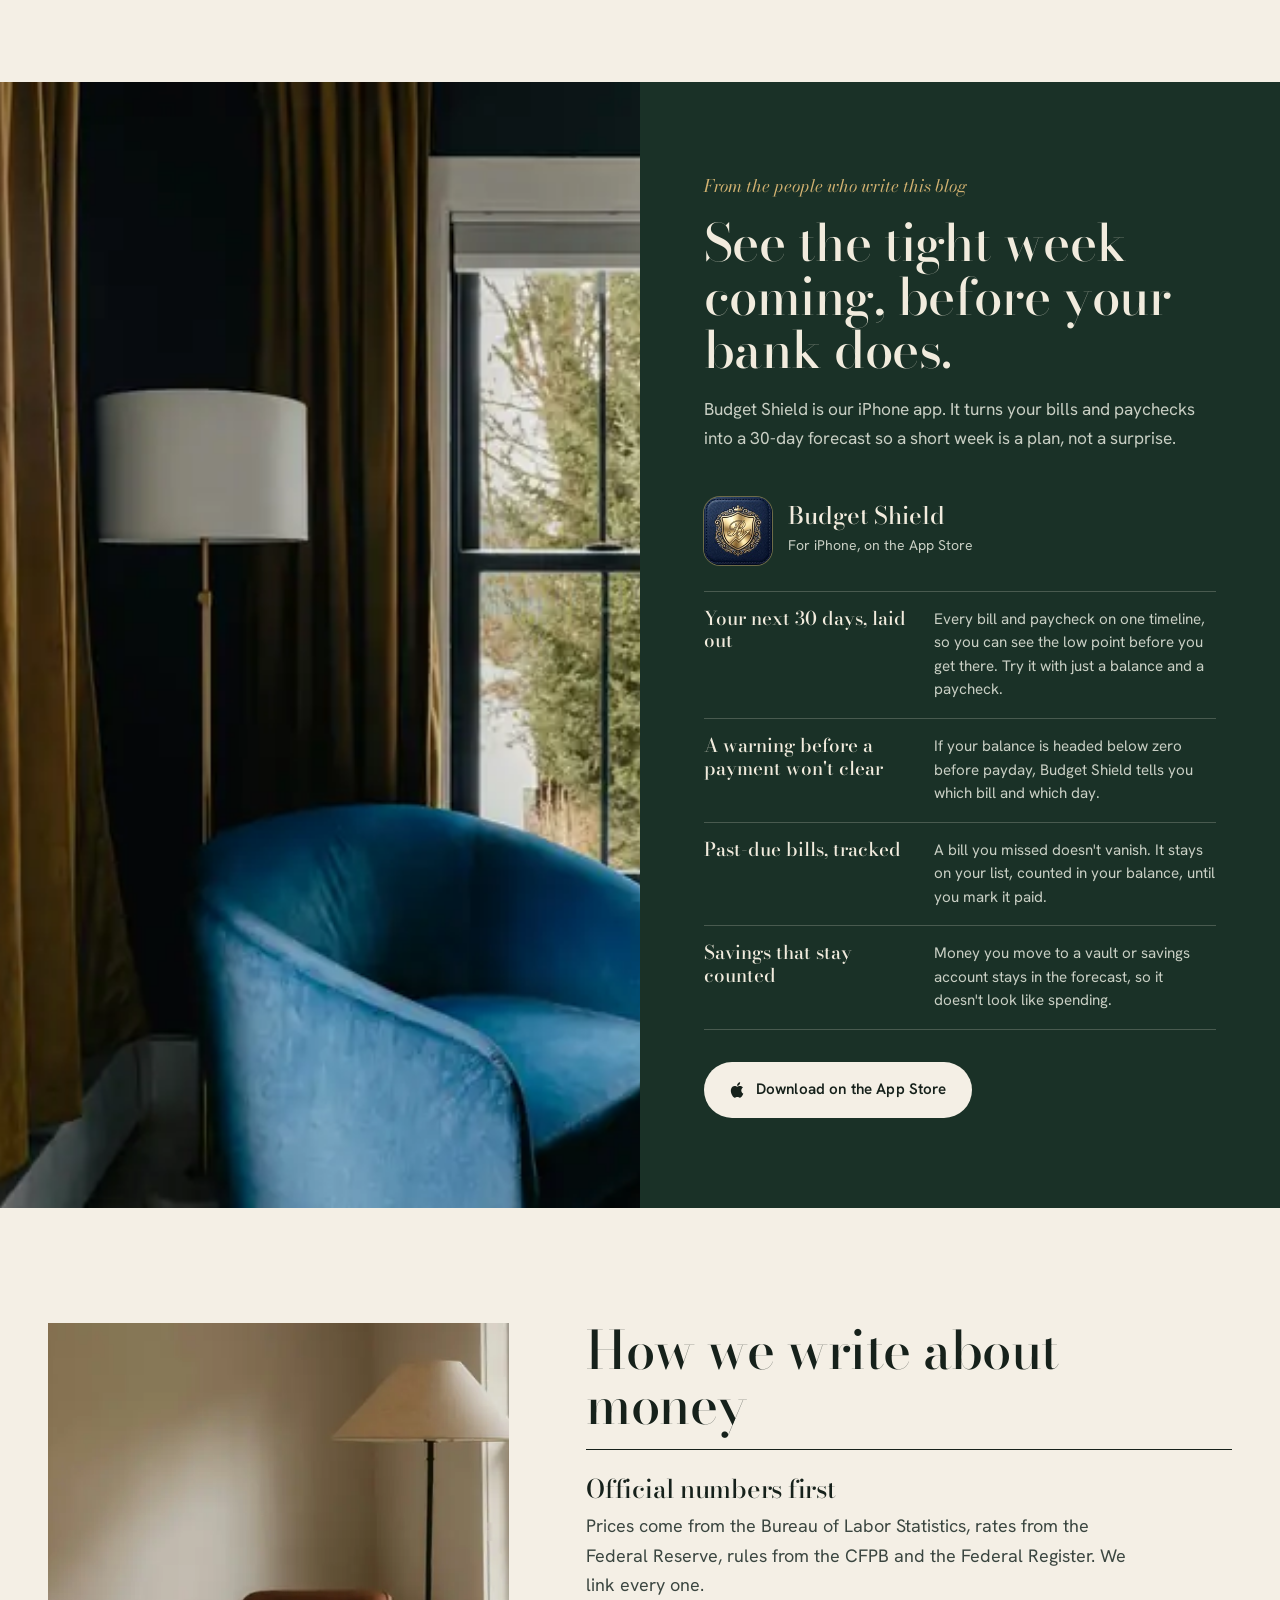
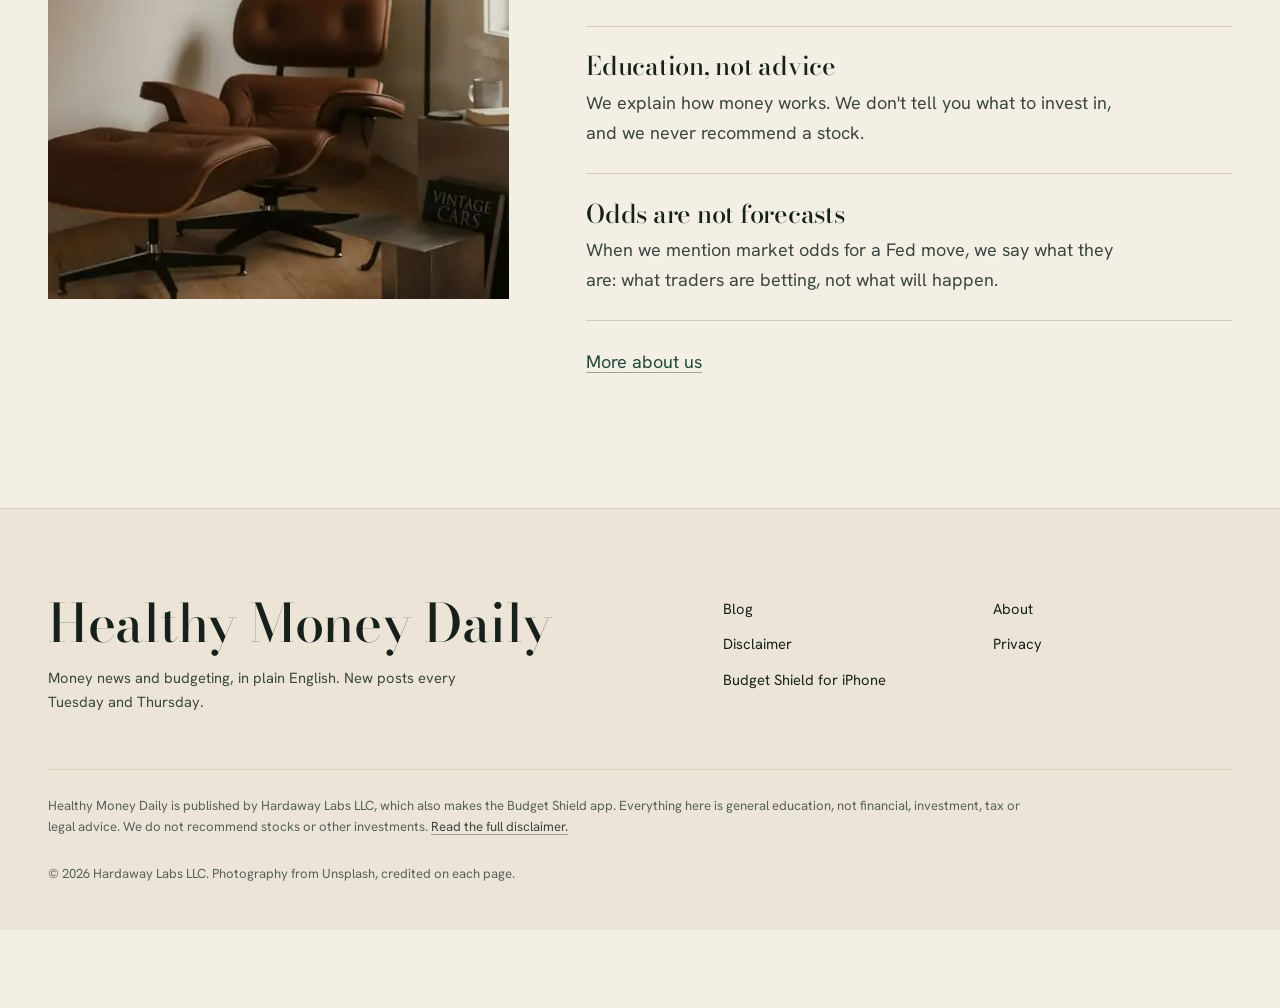
==== commit ca03f168: "Blog: Black Friday 2026 on a Budget: A 15-Minute Plan Before You Shop Co-Authored-By: Claude Opus 5." ====
--- a/index.html
+++ b/index.html
@@ -65,6 +65,15 @@
       <div class="sec-head" data-reveal><h2 id="latest-h">The latest</h2><a href="/blog">All posts</a></div>
       <div class="posts" id="latest-posts" data-reveal>
       <!--LATEST:START-->
+      <article class="post" data-slug="black-friday-budget-plan-2026">
+        <a class="thumb" href="/blog/black-friday-budget-plan-2026" tabindex="-1" aria-hidden="true"><img src="/assets/photos/hands-light-1600.webp" srcset="/assets/photos/hands-light-800.webp 800w, /assets/photos/hands-light-1600.webp 1600w" sizes="(min-width: 760px) 50vw, 100vw" alt="" width="1600" height="1066" loading="lazy" decoding="async"></a>
+        <div class="post-text">
+          <p class="tag">Prices & household</p>
+          <h3><a href="/blog/black-friday-budget-plan-2026">Black Friday 2026 on a Budget: A 15-Minute Plan Before You Shop</a></h3>
+          <p class="excerpt">Find your safe-to-spend number, write the list, check whether the &quot;was&quot; price is real, and see what a card balance or four BNPL payments do to December.</p>
+          <p class="meta"><time datetime="2026-11-24">November 24, 2026</time><span>7 min read</span></p>
+        </div>
+      </article>
       <article class="post" data-slug="thanksgiving-dinner-on-a-budget-2026">
         <a class="thumb" href="/blog/thanksgiving-dinner-on-a-budget-2026" tabindex="-1" aria-hidden="true"><img src="/assets/photos/kitchen-brass-1600.webp" srcset="/assets/photos/kitchen-brass-800.webp 800w, /assets/photos/kitchen-brass-1600.webp 1600w" sizes="(min-width: 760px) 50vw, 100vw" alt="" width="1600" height="1067" loading="lazy" decoding="async"></a>
         <div class="post-text">
@@ -80,15 +89,6 @@
           <p class="tag">Money news, explained</p>
           <h3><a href="/blog/december-fed-rate-hike-what-it-means">What a December Fed Rate Hike Would Mean for Your Credit Card, Car Loan and Savings</a></h3>
           <p class="excerpt">Traders put the odds of a December hike near 87 percent. What a quarter point would actually do to a card balance, a car loan and your savings.</p>
-          <p class="meta"><time datetime="2026-11-12">November 12, 2026</time><span>7 min read</span></p>
-        </div>
-      </article>
-      <article class="post" data-slug="how-to-budget-for-the-holidays-2026">
-        <a class="thumb" href="/blog/how-to-budget-for-the-holidays-2026" tabindex="-1" aria-hidden="true"><img src="/assets/photos/gifts-warm-1600.webp" srcset="/assets/photos/gifts-warm-800.webp 800w, /assets/photos/gifts-warm-1600.webp 1600w" sizes="(min-width: 760px) 50vw, 100vw" alt="" width="1600" height="1066" loading="lazy" decoding="async"></a>
-        <div class="post-text">
-          <p class="tag">Budgeting how-to</p>
-          <h3><a href="/blog/how-to-budget-for-the-holidays-2026">How to Budget for the Holidays in 2026 (Without a Credit Card Hangover)</a></h3>
-          <p class="excerpt">Start from your paychecks, not your wish list. A four-step plan that counts the costs everyone forgets and keeps January&#x27;s card statement boring.</p>
           <p class="meta"><time datetime="2026-11-12">November 12, 2026</time><span>7 min read</span></p>
         </div>
       </article>
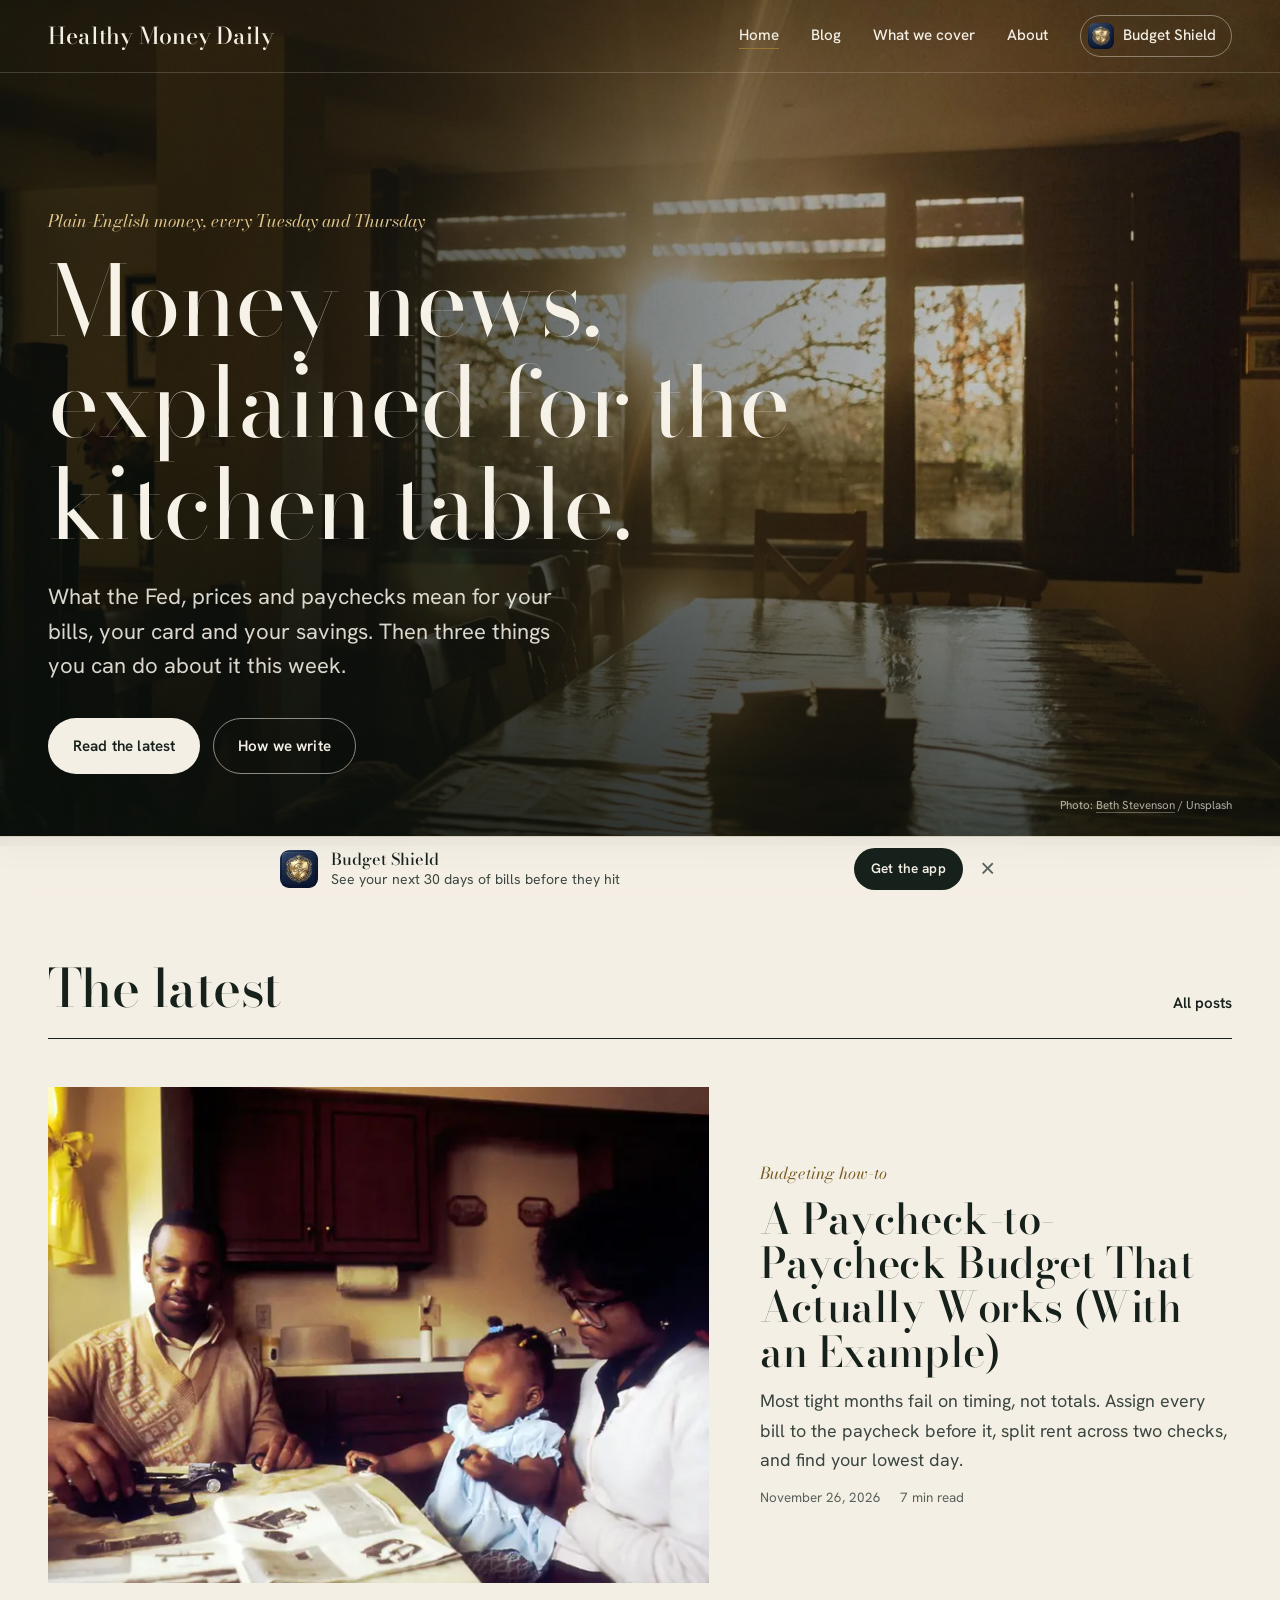
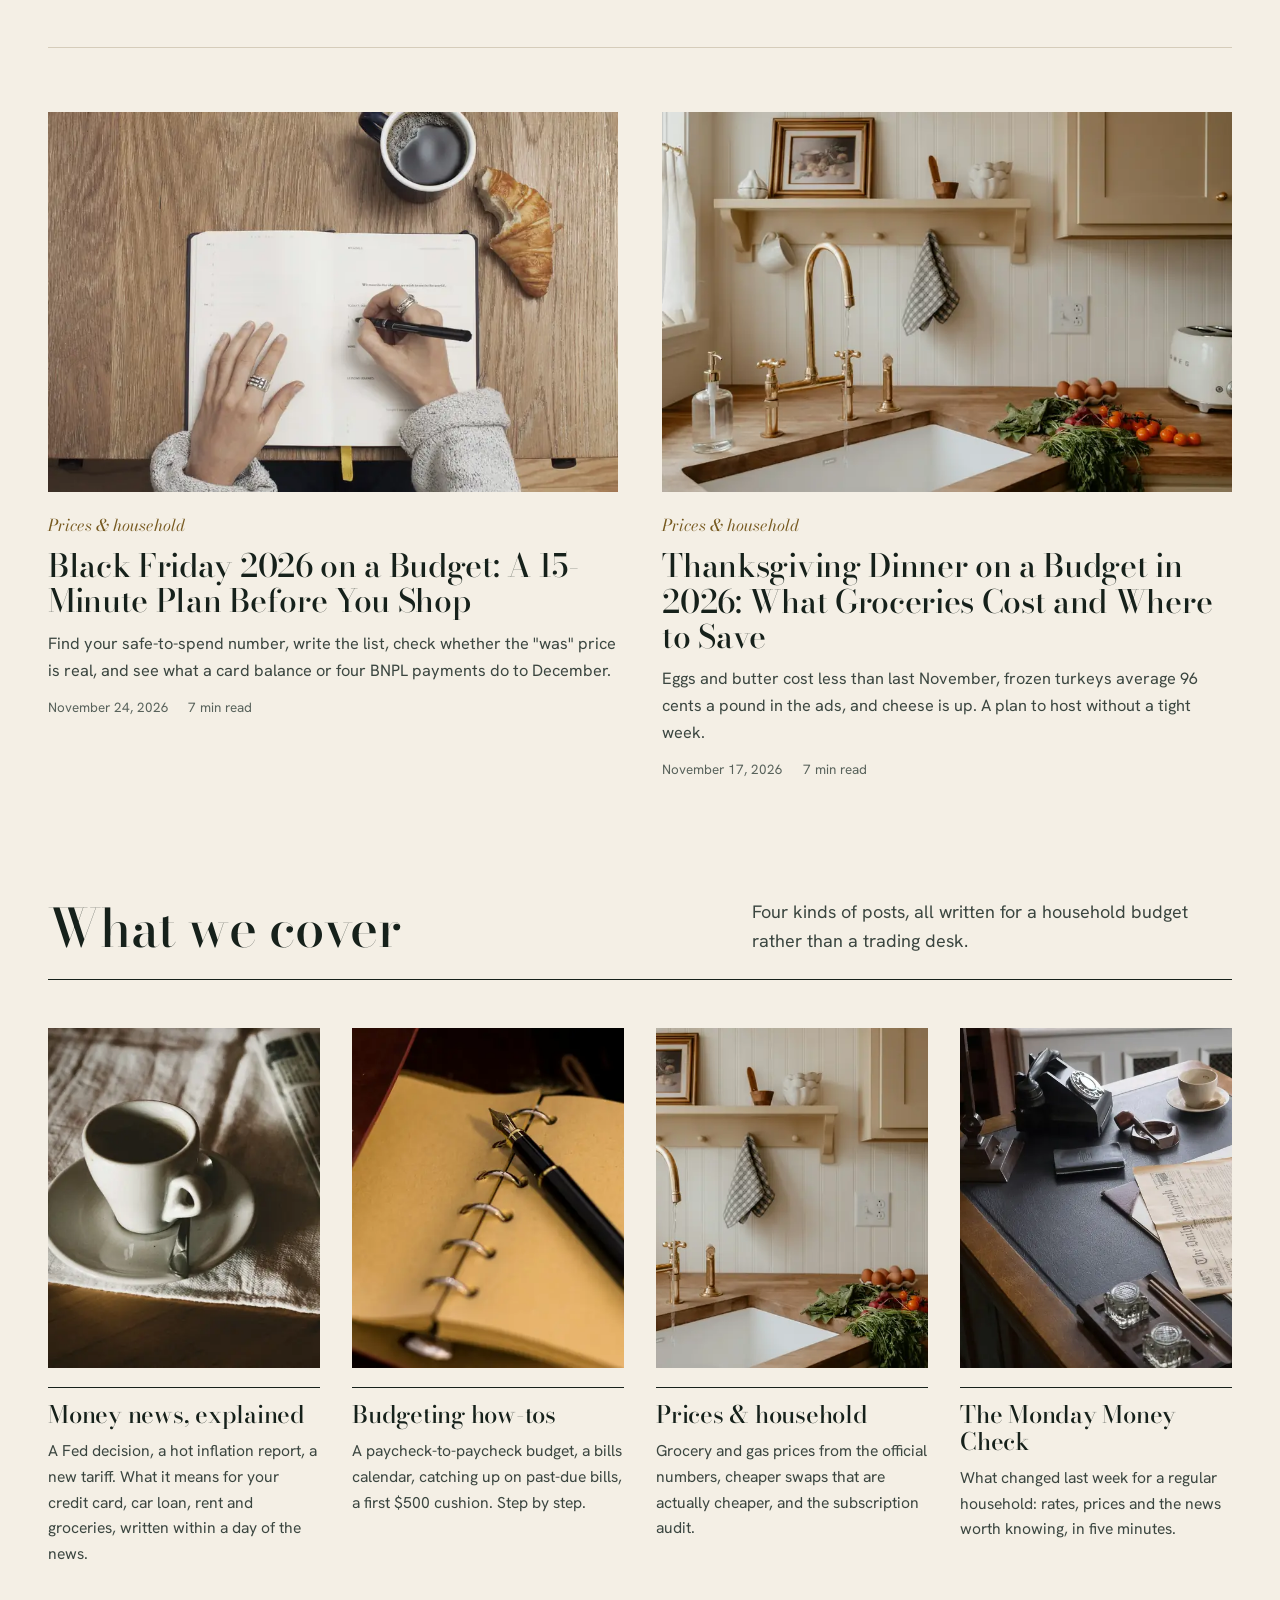
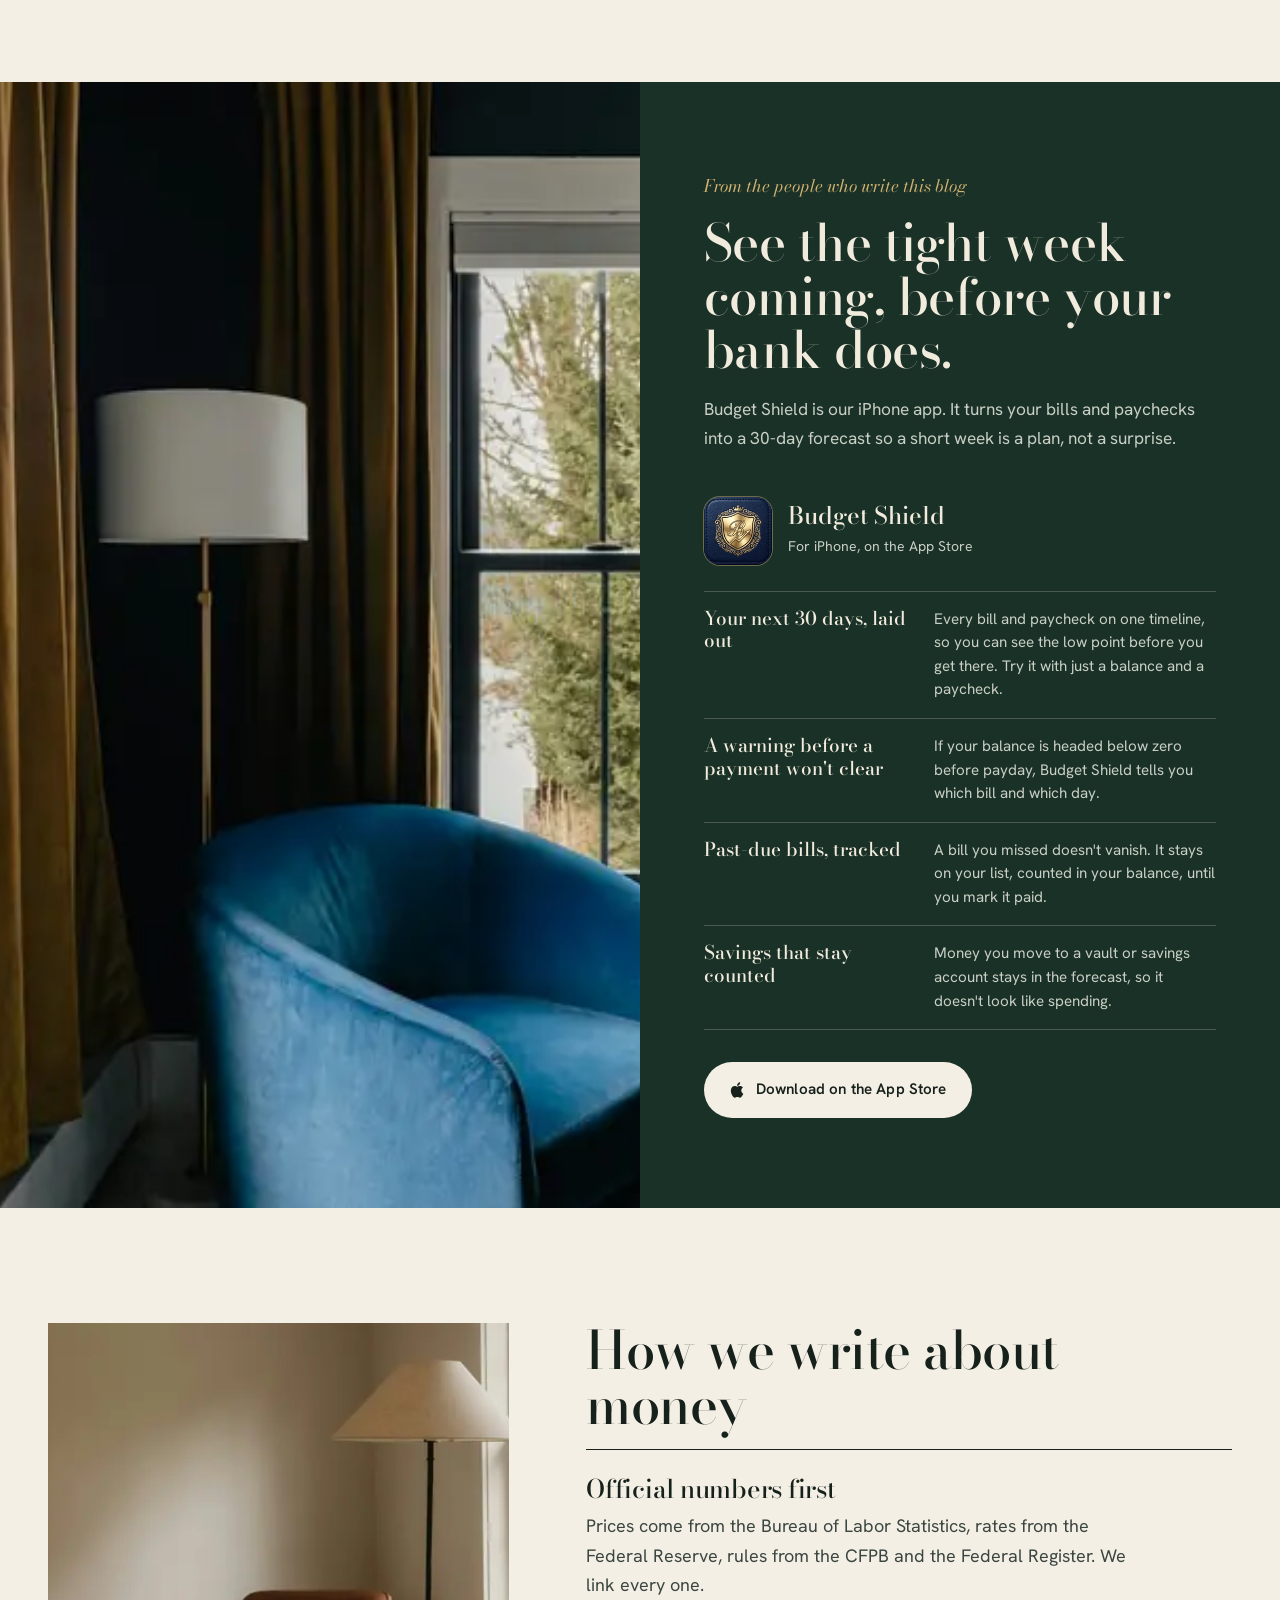
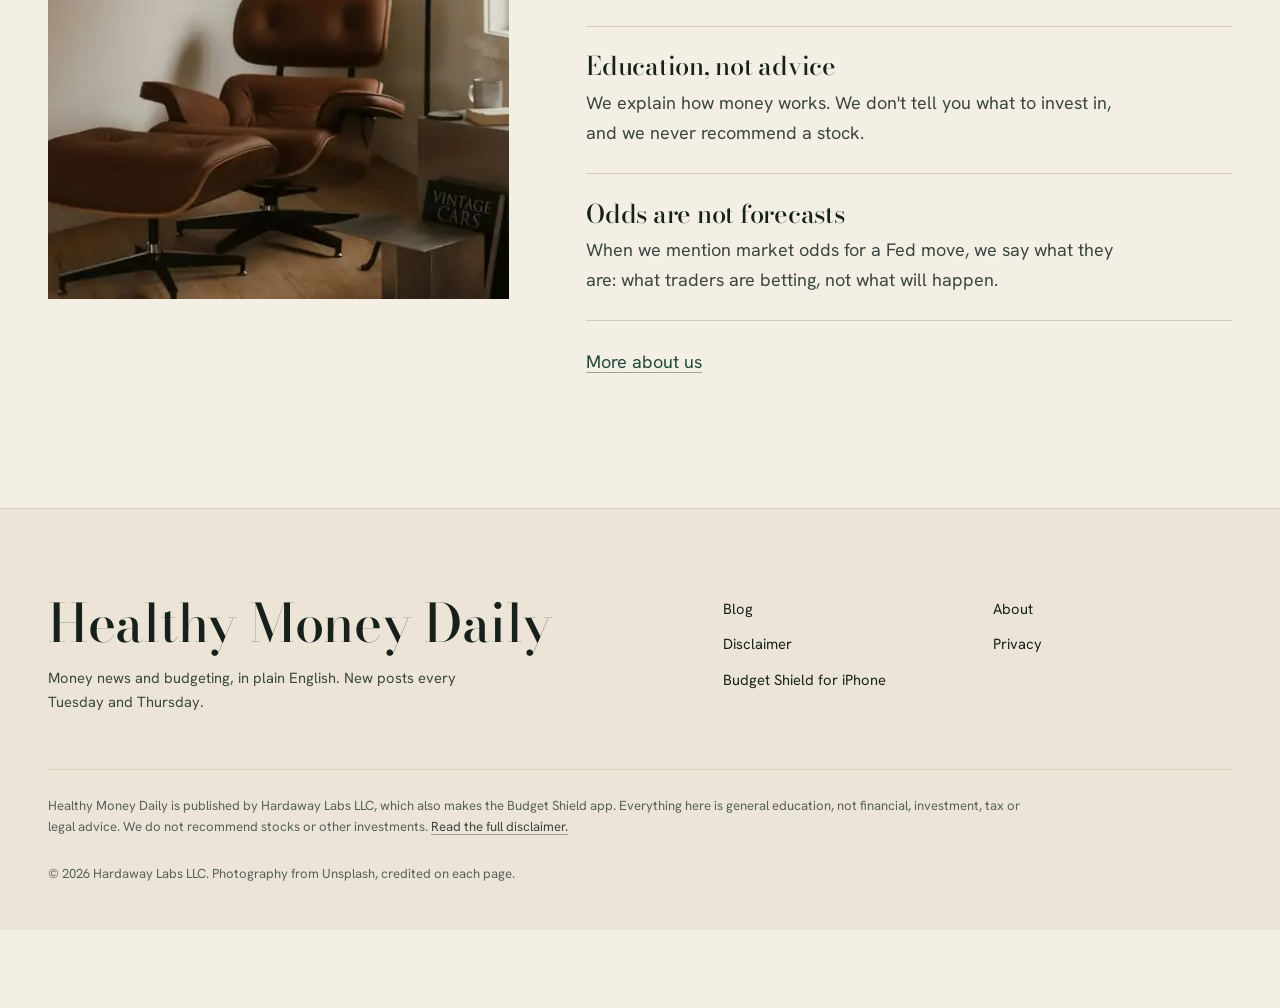
==== commit 30dc5731: "Blog: A Paycheck-to-Paycheck Budget That Actually Works (With an Example) Co-Authored-By: Claude Opu" ====
--- a/index.html
+++ b/index.html
@@ -65,6 +65,15 @@
       <div class="sec-head" data-reveal><h2 id="latest-h">The latest</h2><a href="/blog">All posts</a></div>
       <div class="posts" id="latest-posts" data-reveal>
       <!--LATEST:START-->
+      <article class="post" data-slug="paycheck-to-paycheck-budget">
+        <a class="thumb" href="/blog/paycheck-to-paycheck-budget" tabindex="-1" aria-hidden="true"><img src="/assets/photos/family-table-1600.webp" srcset="/assets/photos/family-table-800.webp 800w, /assets/photos/family-table-1600.webp 1600w" sizes="(min-width: 760px) 50vw, 100vw" alt="" width="1600" height="1066" loading="lazy" decoding="async"></a>
+        <div class="post-text">
+          <p class="tag">Budgeting how-to</p>
+          <h3><a href="/blog/paycheck-to-paycheck-budget">A Paycheck-to-Paycheck Budget That Actually Works (With an Example)</a></h3>
+          <p class="excerpt">Most tight months fail on timing, not totals. Assign every bill to the paycheck before it, split rent across two checks, and find your lowest day.</p>
+          <p class="meta"><time datetime="2026-11-26">November 26, 2026</time><span>7 min read</span></p>
+        </div>
+      </article>
       <article class="post" data-slug="black-friday-budget-plan-2026">
         <a class="thumb" href="/blog/black-friday-budget-plan-2026" tabindex="-1" aria-hidden="true"><img src="/assets/photos/hands-light-1600.webp" srcset="/assets/photos/hands-light-800.webp 800w, /assets/photos/hands-light-1600.webp 1600w" sizes="(min-width: 760px) 50vw, 100vw" alt="" width="1600" height="1066" loading="lazy" decoding="async"></a>
         <div class="post-text">
@@ -81,15 +90,6 @@
           <h3><a href="/blog/thanksgiving-dinner-on-a-budget-2026">Thanksgiving Dinner on a Budget in 2026: What Groceries Cost and Where to Save</a></h3>
           <p class="excerpt">Eggs and butter cost less than last November, frozen turkeys average 96 cents a pound in the ads, and cheese is up. A plan to host without a tight week.</p>
           <p class="meta"><time datetime="2026-11-17">November 17, 2026</time><span>7 min read</span></p>
-        </div>
-      </article>
-      <article class="post" data-slug="december-fed-rate-hike-what-it-means">
-        <a class="thumb" href="/blog/december-fed-rate-hike-what-it-means" tabindex="-1" aria-hidden="true"><img src="/assets/photos/colonnade-1600.webp" srcset="/assets/photos/colonnade-800.webp 800w, /assets/photos/colonnade-1600.webp 1600w" sizes="(min-width: 760px) 50vw, 100vw" alt="" width="1600" height="1066" loading="lazy" decoding="async"></a>
-        <div class="post-text">
-          <p class="tag">Money news, explained</p>
-          <h3><a href="/blog/december-fed-rate-hike-what-it-means">What a December Fed Rate Hike Would Mean for Your Credit Card, Car Loan and Savings</a></h3>
-          <p class="excerpt">Traders put the odds of a December hike near 87 percent. What a quarter point would actually do to a card balance, a car loan and your savings.</p>
-          <p class="meta"><time datetime="2026-11-12">November 12, 2026</time><span>7 min read</span></p>
         </div>
       </article>
       <!--LATEST:END-->
